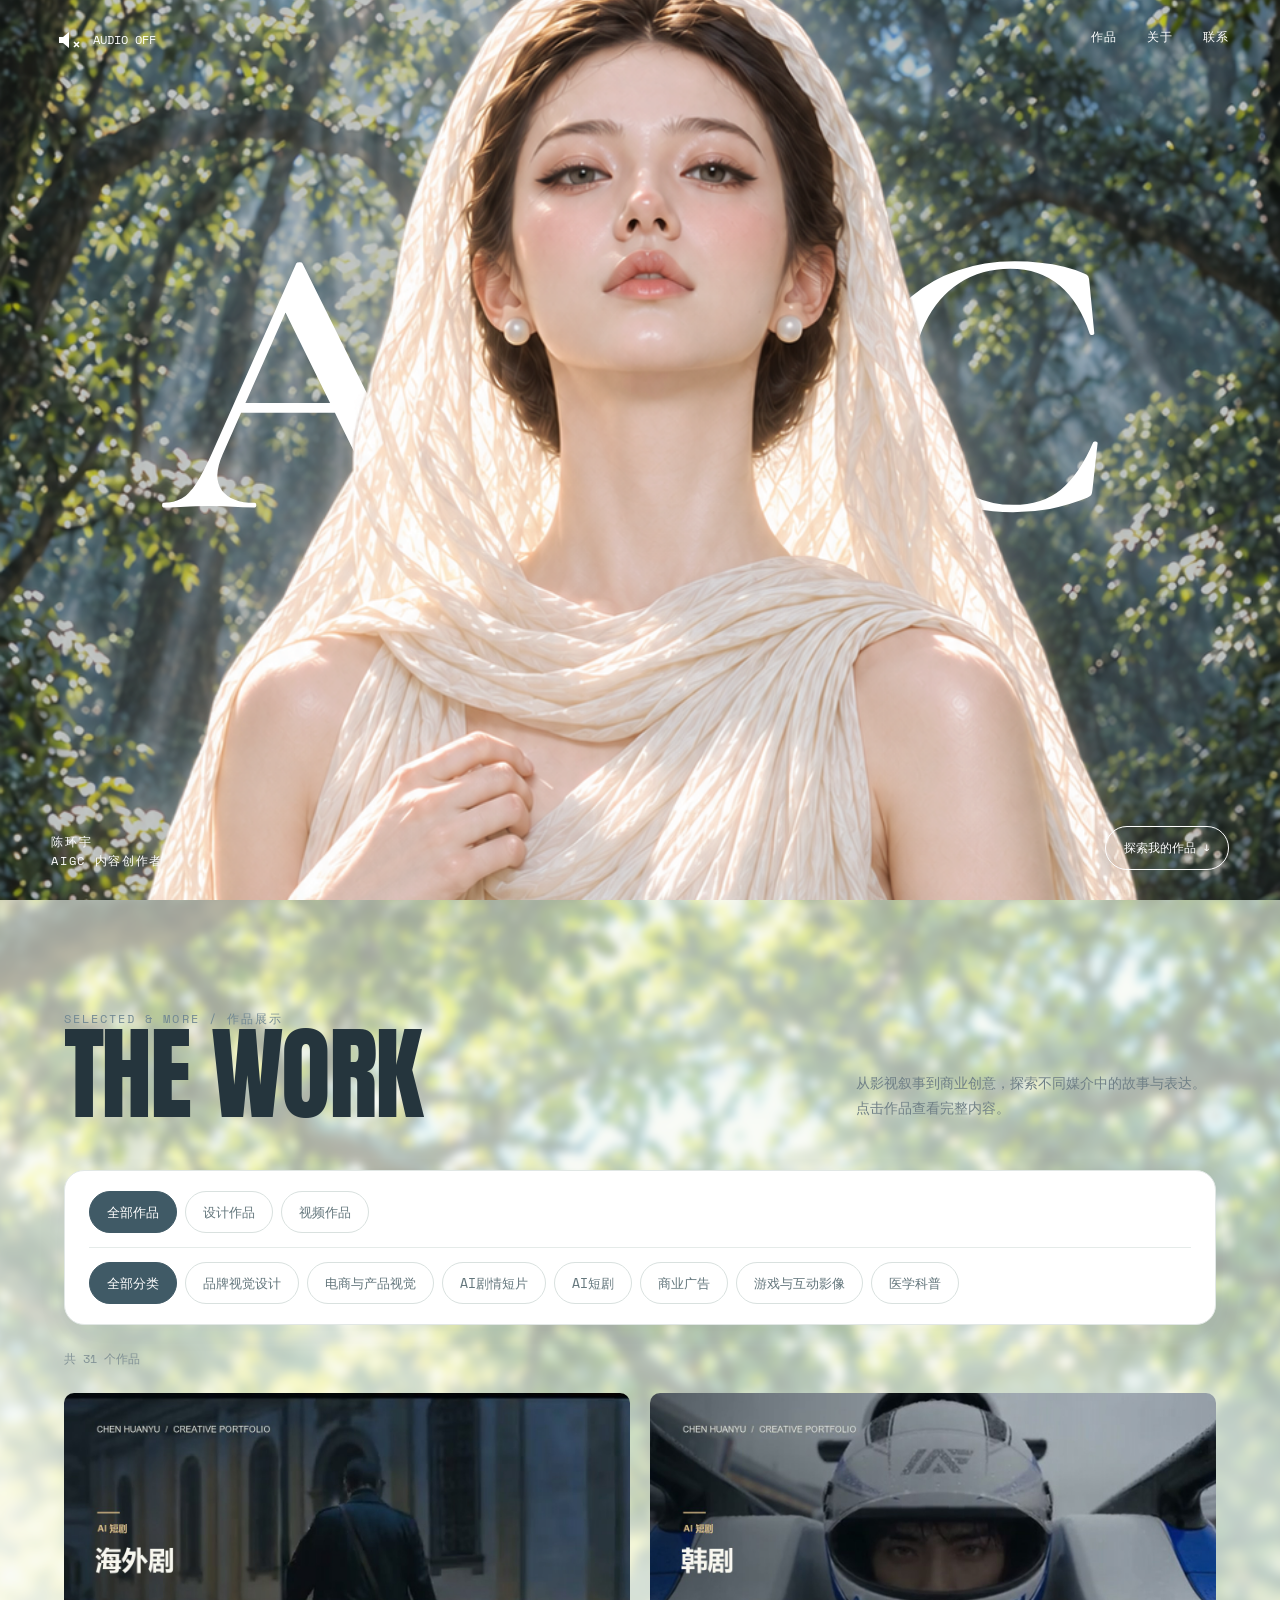
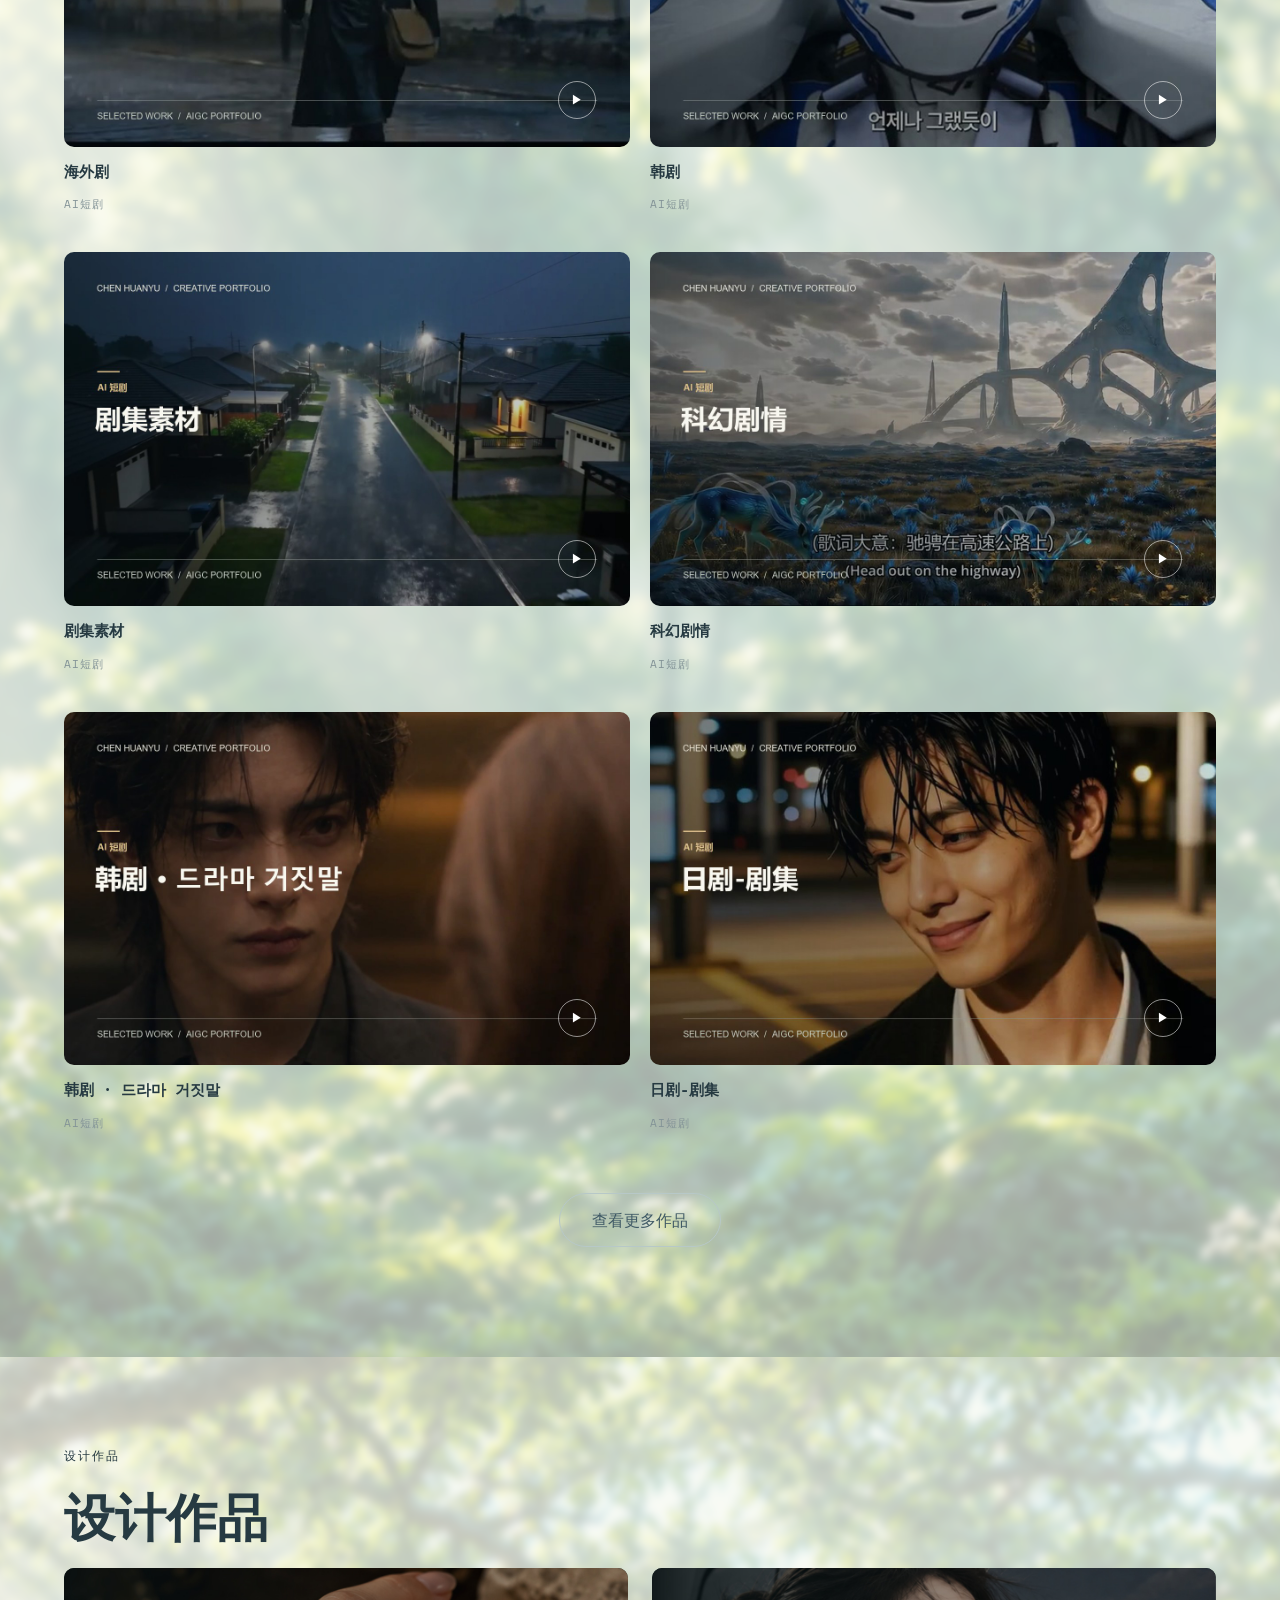
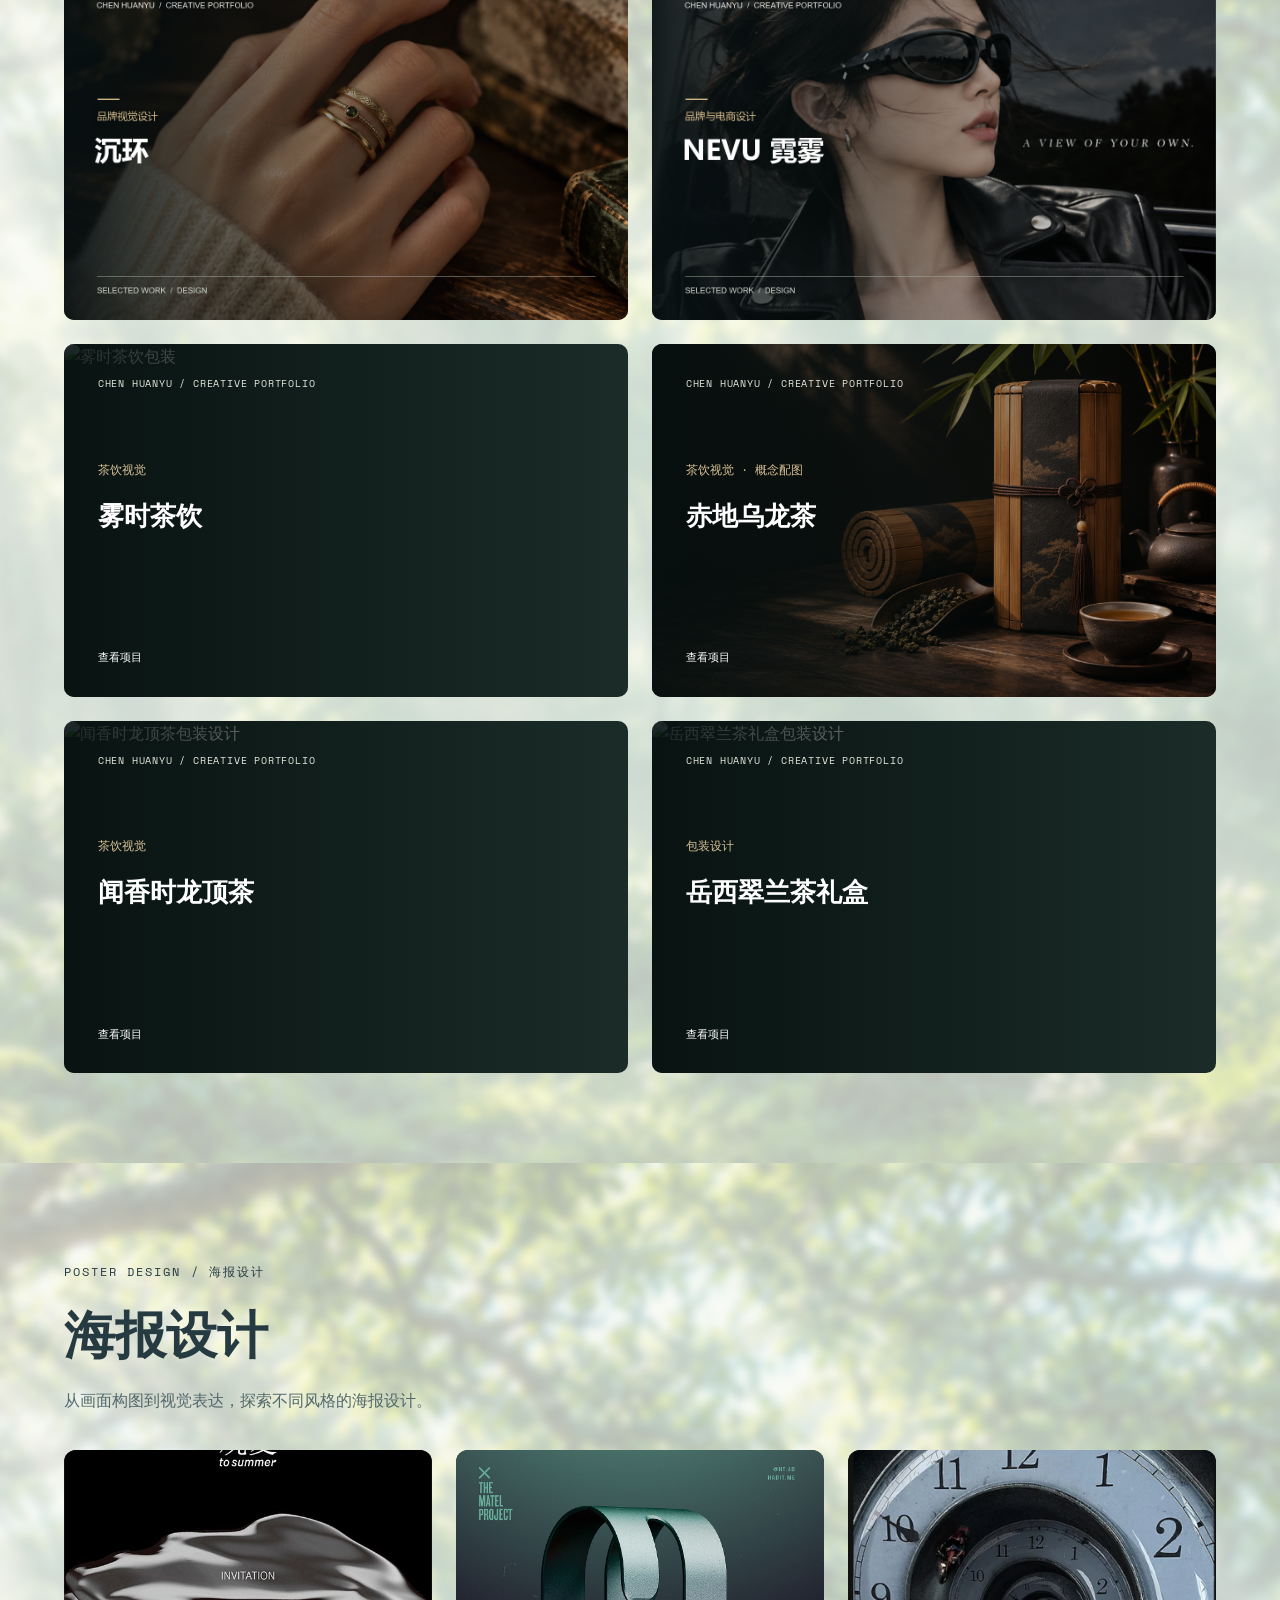
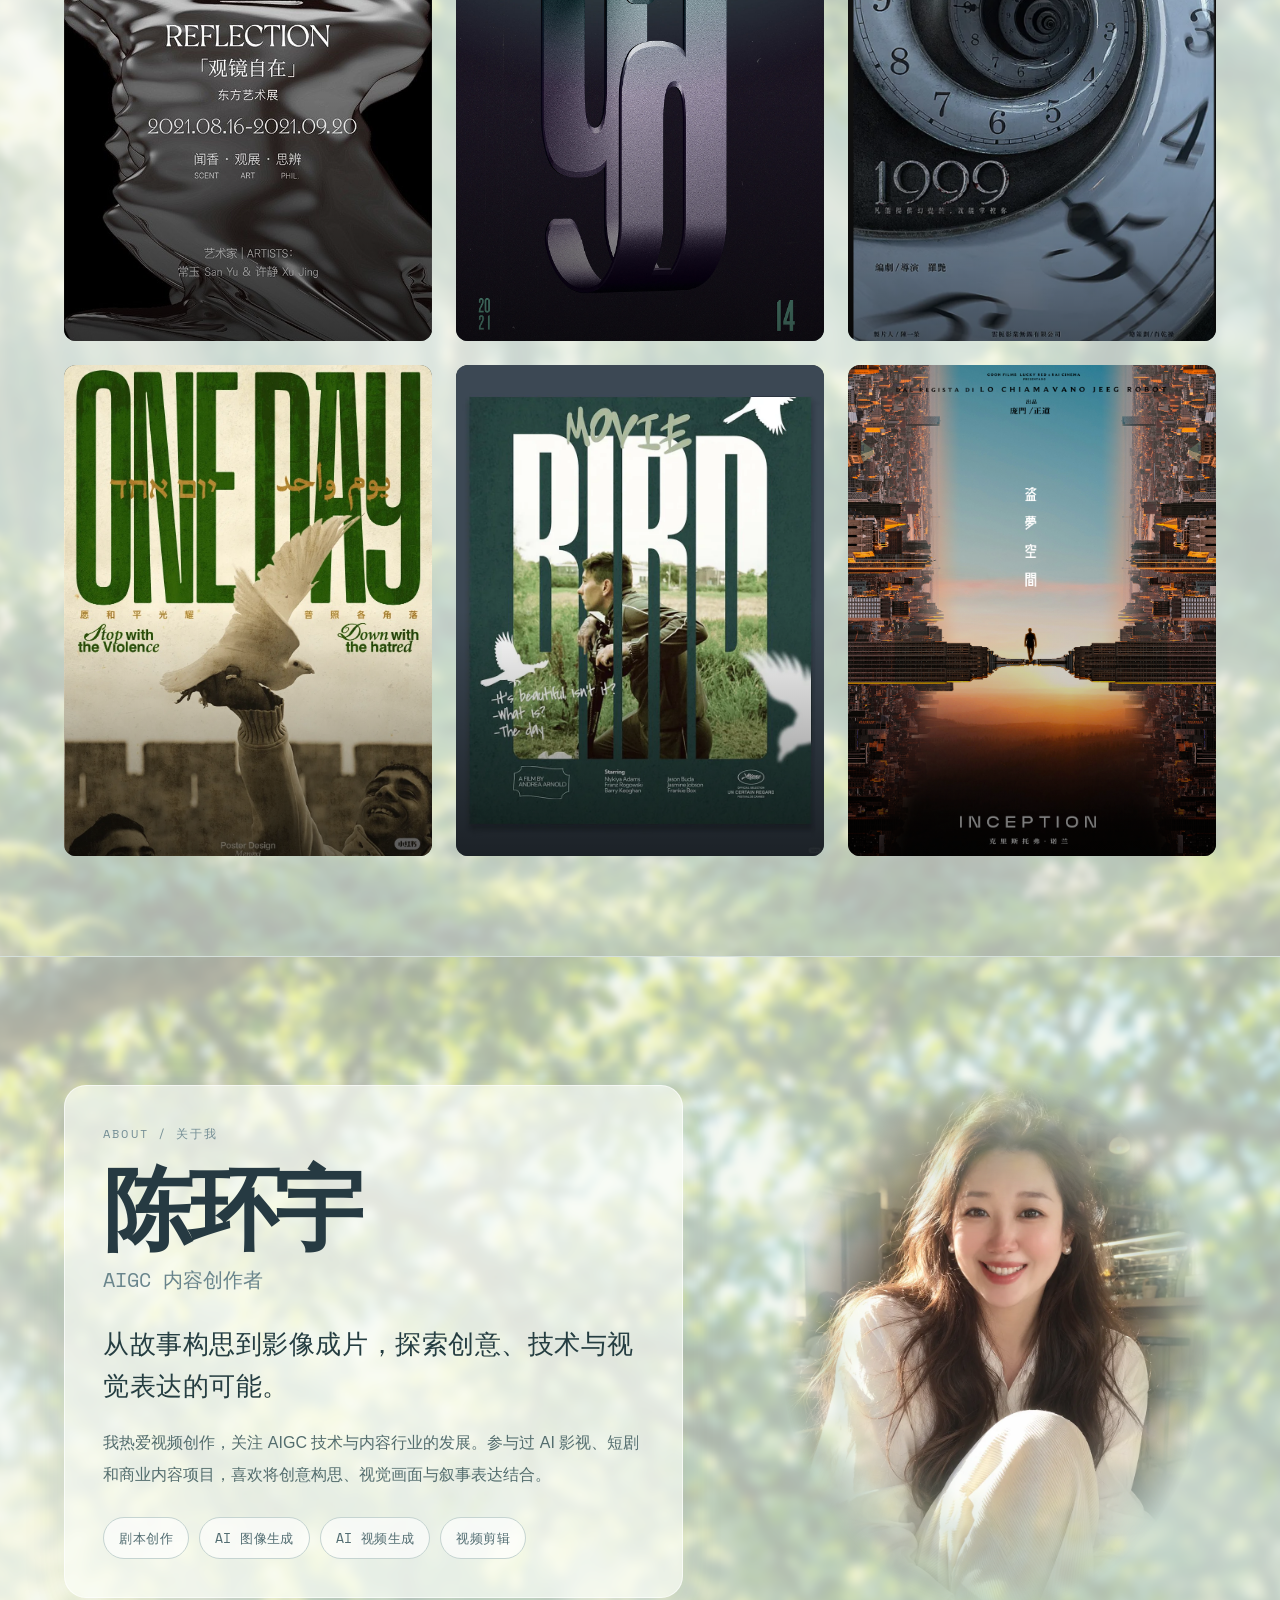
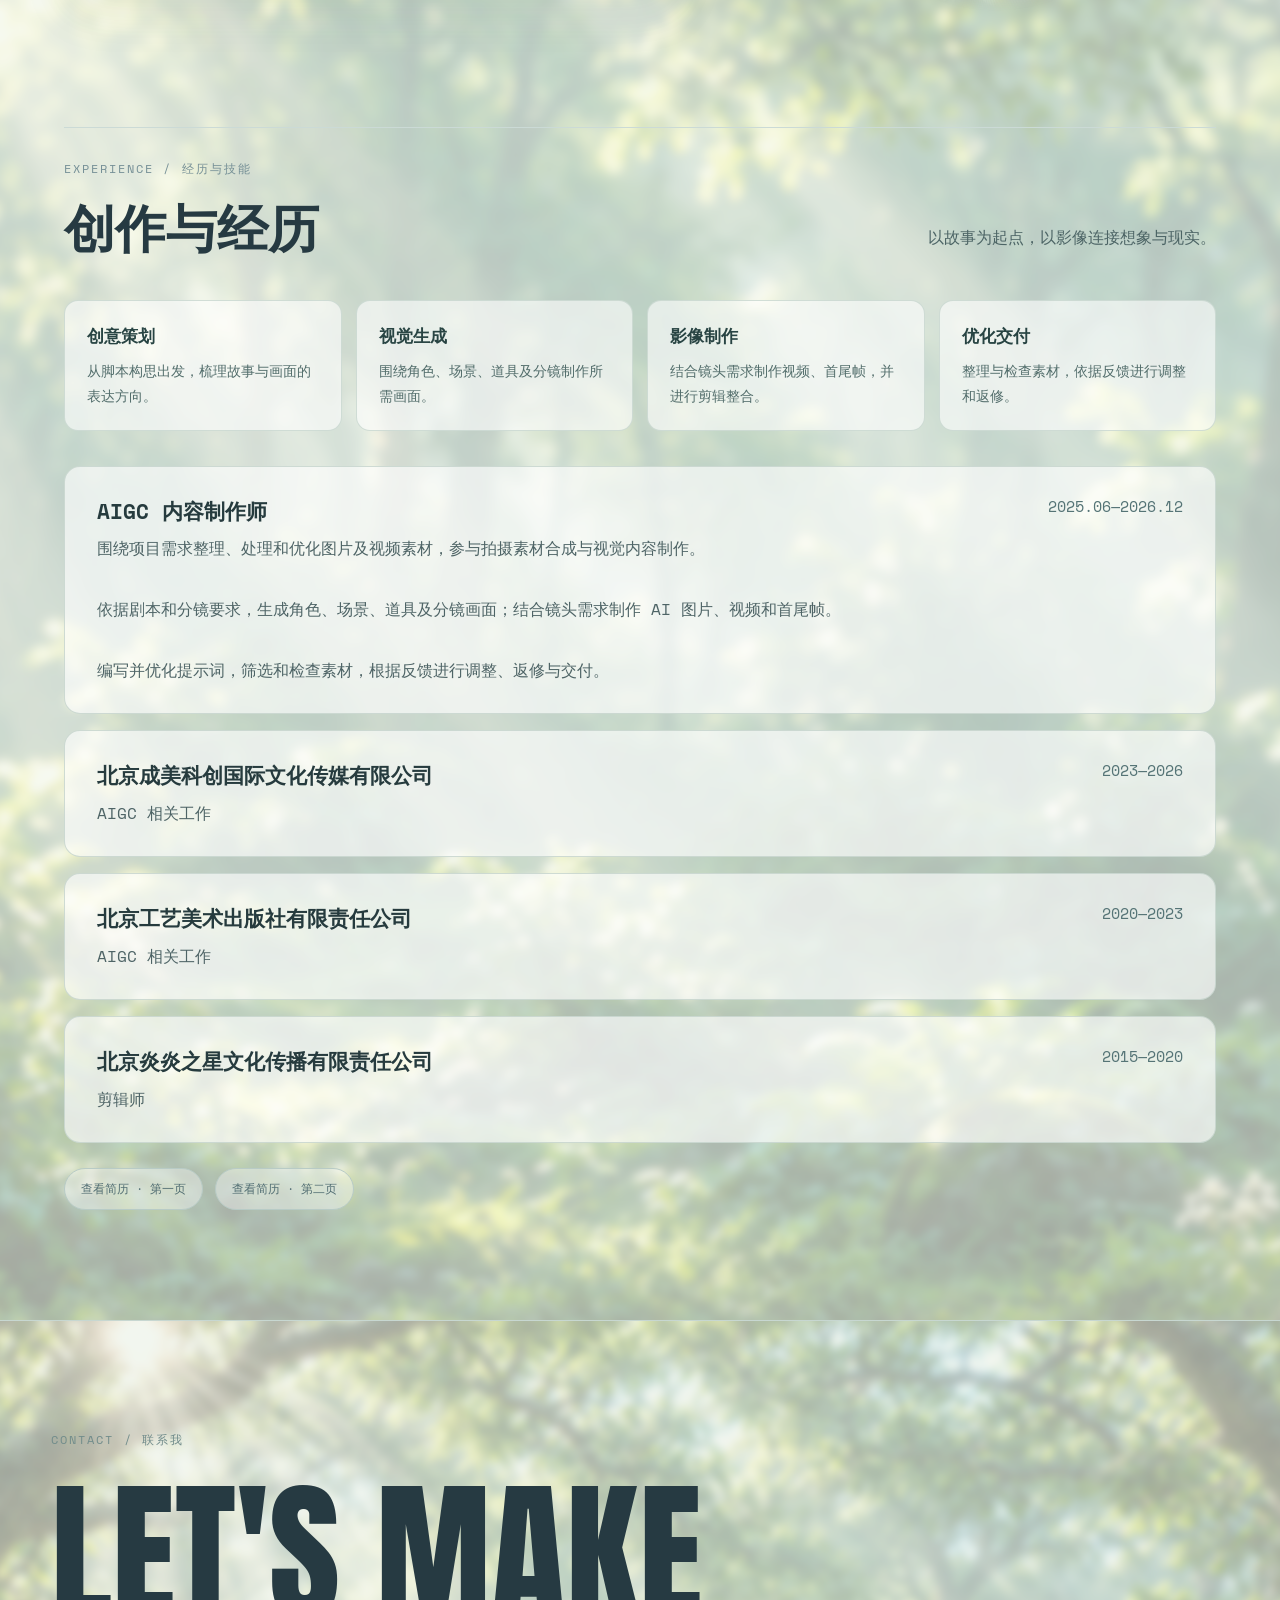
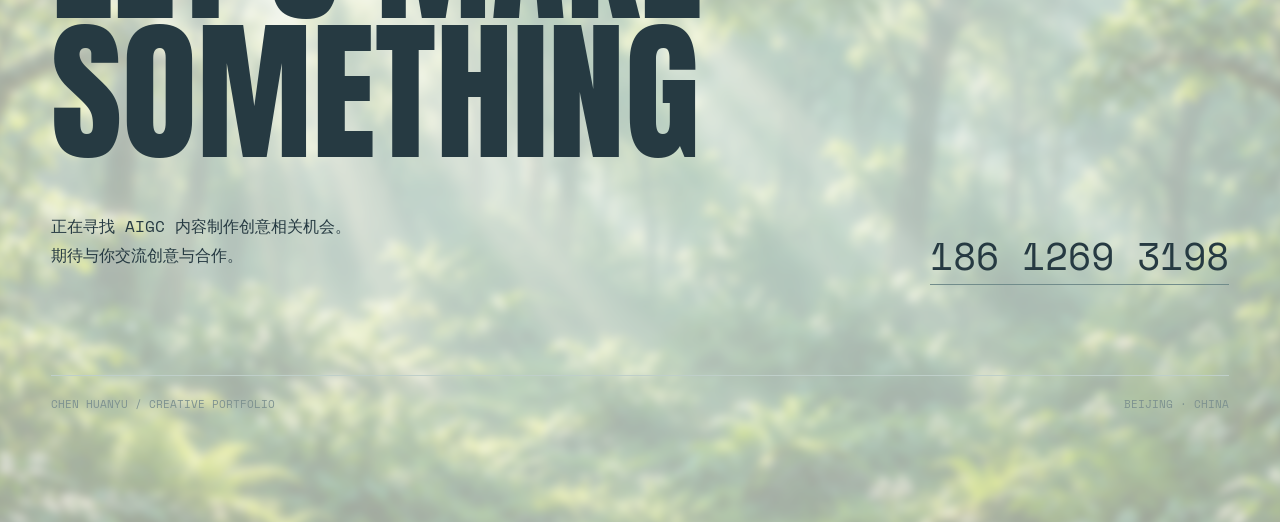
==== index.html @ ea01a71b "Publish portfolio" ====
<!doctype html><html lang="zh-CN"><head><meta charset="utf-8"><meta name="viewport" content="width=device-width, initial-scale=1"><title>陈环宇 — AIGC 创意作品集</title><meta name="description" content="陈环宇的 AIGC 内容创作作品集，涵盖 AI 影视、广告与创意影像。"><link rel="preconnect" href="https://fonts.googleapis.com"><link rel="preconnect" href="https://fonts.gstatic.com" crossorigin><link href="https://fonts.googleapis.com/css2?family=Anton&family=Space+Mono:wght@400;700&display=swap" rel="stylesheet"><style>
:root{--blue:#30251e;--pink:#ff0a8c;--white:#fff;--ink:#102a3b}*{box-sizing:border-box}html{scroll-behavior:smooth}body{margin:0;background:var(--blue);color:white;font-family:"Space Mono","Microsoft YaHei",sans-serif}a{color:inherit;text-decoration:none}button{font:inherit}nav{position:absolute;z-index:3;top:0;left:0;right:0;display:flex;justify-content:space-between;align-items:center;padding:28px 4vw;font-size:12px;letter-spacing:.08em}nav .links{display:flex;gap:30px}nav a:hover{text-decoration:underline}.hero{min-height:100svh;position:relative;overflow:hidden;display:flex;flex-direction:column;justify-content:center;padding:120px 4vw 80px}.hero:after{content:"";position:absolute;width:48vw;height:48vw;right:-9vw;top:12%;border-radius:50%;background:var(--pink);filter:blur(1px);transition:transform .3s ease;transform:translate(var(--mx,0px),var(--my,0px));pointer-events:none}.eyebrow,.label{font-size:12px;letter-spacing:.17em;text-transform:uppercase}.hero h1{font:400 clamp(85px,15.6vw,250px)/.84 Anton,Impact,sans-serif;letter-spacing:-.035em;margin:20px 0;position:relative;z-index:1}.hero h1 span{display:block}.hero-bottom{display:flex;justify-content:space-between;align-items:end;gap:30px;position:relative;z-index:1;margin-top:30px}.hero-bottom p{font-size:clamp(17px,2vw,25px);line-height:1.7;max-width:530px;margin:0}.outline{display:inline-block;border:1px solid white;border-radius:50px;padding:15px 22px;white-space:nowrap;font-size:13px}.outline:hover{background:white;color:var(--blue)}section{padding:110px 4vw}.section-top{display:flex;justify-content:space-between;align-items:start;gap:25px;border-top:1px solid currentColor;padding-top:20px}.section-top h2{font:400 clamp(60px,9vw,140px)/.9 Anton,Impact,sans-serif;margin:0;letter-spacing:-.025em}.section-top p{max-width:360px;line-height:1.8;margin:0;font-size:14px}.work{background:#f5f5ef;color:var(--ink)}.filters{display:flex;flex-wrap:wrap;gap:8px;margin:50px 0 28px}.filters button{border:1px solid #aab7b9;background:transparent;padding:10px 15px;border-radius:30px;cursor:pointer;color:inherit;font-size:13px}.filters button.active,.filters button:hover{background:var(--ink);color:white;border-color:var(--ink)}.grid{display:grid;grid-template-columns:repeat(3,minmax(0,1fr));gap:38px 16px}.card{cursor:pointer;min-width:0}.thumb{position:relative;overflow:hidden;background:#c8d9dc;aspect-ratio:4/3}.thumb video,.thumb img{width:100%;height:100%;object-fit:cover;display:block;transition:transform .5s}.card:hover .thumb video,.card:hover .thumb img{transform:scale(1.04)}.play{position:absolute;right:15px;bottom:15px;width:44px;height:44px;border-radius:50%;background:white;color:var(--ink);display:grid;place-items:center}.card h3{font-size:16px;font-weight:500;margin:13px 0 6px;overflow-wrap:anywhere}.card small{font-size:11px;letter-spacing:.09em;color:#607580}.about{background:var(--pink)}.about-body{display:grid;grid-template-columns:1fr 1fr;gap:10%;margin-top:70px}.about-body h3{font-size:clamp(26px,4vw,58px);line-height:1.35;margin:0;font-weight:500}.about-body p{line-height:2;margin:0 0 30px}.skills{border-top:1px solid #ffffff80}.skill{display:flex;justify-content:space-between;border-bottom:1px solid #ffffff80;padding:17px 0}.contact{background:var(--ink)}.contact h2{font:400 clamp(70px,12vw,180px)/.9 Anton,Impact,sans-serif;margin:35px 0}.contact-row{display:flex;justify-content:space-between;align-items:end;gap:30px}.contact p{line-height:1.8}.email{font-size:clamp(18px,3vw,38px);border-bottom:1px solid white}.footer{display:flex;justify-content:space-between;border-top:1px solid #ffffff55;margin-top:90px;padding-top:20px;font-size:11px}dialog{width:min(1000px,94vw);max-height:92vh;border:0;padding:0;background:#102a3b;color:white}dialog::backdrop{background:#061018df}.modal-head{display:flex;justify-content:space-between;gap:20px;padding:18px 22px;align-items:center}.modal-head h3{margin:0;font-size:16px}.close{background:none;color:white;border:1px solid white;border-radius:50%;width:36px;height:36px;cursor:pointer;font-size:20px}dialog video,dialog img{display:block;width:100%;max-height:75vh;object-fit:contain;background:#000}@media(max-width:700px){nav{padding:22px 5vw}nav .links{gap:14px;font-size:11px}.hero{padding:110px 5vw 60px}.hero:after{width:75vw;height:75vw;right:-25vw;top:20%}.hero h1{font-size:clamp(78px,19vw,135px)}.hero-bottom,.section-top,.contact-row{align-items:start;flex-direction:column}.hero-bottom p{font-size:17px}.hero-bottom{gap:25px}section{padding:75px 5vw}.grid{grid-template-columns:repeat(2,minmax(0,1fr));gap:28px 10px}.card h3{font-size:14px}.about-body{grid-template-columns:1fr;gap:40px;margin-top:45px}.section-top p{margin-top:20px}.footer{gap:20px;flex-wrap:wrap}}@media(prefers-reduced-motion:reduce){html{scroll-behavior:auto}*,*:before,*:after{transition:none!important}}
.hero{height:100svh;min-height:0;display:block;padding:0}.hero:after{display:none}.fox-stage{position:absolute;inset:0;overflow:hidden;touch-action:none;cursor:crosshair}.fox-stage canvas{position:absolute;inset:0;width:100%;height:100%;display:block}.sr-only{position:absolute;width:1px;height:1px;overflow:hidden;clip:rect(0 0 0 0);white-space:nowrap}.fox-ui{position:absolute;z-index:3;font-size:12px;line-height:1.6;letter-spacing:.14em;text-transform:uppercase}.fox-left{top:28px;left:4vw}.fox-bottom{bottom:30px;left:4vw}.sound{display:inline-flex;align-items:center;gap:10px;background:none;border:0;color:inherit;font:inherit;text-transform:uppercase;cursor:pointer}.sound svg{width:26px;height:22px}.sound .wave{display:none}.sound[aria-pressed="true"] .wave{display:block}.sound[aria-pressed="true"] .mute{display:none}.loader{position:absolute;inset:0;z-index:4;display:grid;place-items:center;background:#30251e;font-size:11px;letter-spacing:.3em;text-transform:uppercase;transition:opacity .8s,visibility .8s}.loader.done{opacity:0;visibility:hidden}.hero-next{position:absolute;z-index:5;right:4vw;bottom:30px;border:1px solid white;border-radius:30px;padding:12px 18px;font-size:12px}nav{left:auto;gap:35px;pointer-events:none}nav a{pointer-events:auto}nav>a{display:none}@media(max-width:700px){.fox-ui{font-size:10px}.fox-bottom{bottom:24px}.hero-next{bottom:24px}nav{padding:22px 5vw}}.portrait{width:min(100%,360px);aspect-ratio:1;object-fit:cover;display:block;margin-bottom:32px}.project-gallery{display:grid;gap:4px}.project-gallery img{width:100%;max-height:none;object-fit:contain;background:#fff}dialog:has(.project-gallery){overflow:auto}.project-gallery img{min-height:100px}.work{background:#f7f7f4;color:#182a36;padding:110px max(5vw,calc((100vw - 1320px)/2))}.work .section-top{align-items:end;border:0;padding:0}.work .section-top h2{font-size:clamp(64px,8vw,112px)}.work .section-top p{color:#62727b}.filters{margin:60px 0 38px;border-bottom:1px solid #d9e0e1;gap:6px}.filters button{border:0;border-radius:0;padding:15px 18px;background:none;color:#62727b}.filters button.active,.filters button:hover{background:none;color:#182a36;border-bottom:2px solid #182a36}.grid{grid-template-columns:repeat(2,minmax(0,1fr));gap:52px 24px}.thumb{aspect-ratio:16/10;background:#e6eded}.card h3{margin:18px 0 8px;font-size:18px;font-weight:600;line-height:1.5}.card small{font-size:12px;color:#75848a}.more-wrap{text-align:center;margin-top:60px}.more-button{background:transparent;border:1px solid #a2b1b5;border-radius:40px;padding:14px 32px;color:#182a36;cursor:pointer}.more-button:hover{background:#182a36;color:white}.more-button[hidden]{display:none}.about-body h3{font-size:clamp(24px,3vw,42px)}.portrait{width:min(100%,420px);aspect-ratio:4/5;object-position:center 30%;border-radius:2px}.about-body{align-items:start}.project-gallery{gap:16px;padding:16px}.modal-head{position:sticky;top:0;background:#102a3b;z-index:2}@media(max-width:700px){.work{padding:75px 5vw}.grid{grid-template-columns:1fr;gap:38px}.filters{margin:36px 0 28px}.filters button{padding:12px 10px;font-size:12px}.card h3{font-size:16px}.about-body{gap:35px}.portrait{width:100%;max-width:380px}}.about{position:relative;isolation:isolate;overflow:hidden;background:#33271f;color:#faf5ec;padding:110px max(5vw,calc((100vw - 1320px)/2))}.about:before{content:"";position:absolute;inset:0;z-index:-2;background-image:linear-gradient(90deg,rgba(39,30,25,.20) 0%,rgba(39,30,25,.28) 29%,rgba(39,30,25,.90) 57%,#30251e 100%),linear-gradient(0deg,#30251e,transparent 32%),url('assets/369e65880515d667.webp');background-position:center,center,left 25%;background-size:cover,cover,auto 100%;background-repeat:no-repeat}.about .section-top{border-color:#ffffff55}.about .section-top h2{font-size:clamp(60px,7vw,112px)}.about .section-top p{color:#e6d9c9}.about-body{grid-template-columns:minmax(0,1fr) minmax(0,1fr);gap:10%;margin-top:95px}.about-body h3{align-self:end;font-size:clamp(27px,3.1vw,45px);line-height:1.5;text-shadow:0 2px 18px #1e1712}.about-body h3 .portrait{display:none}.about-body>div{background:rgba(40,30,24,.36);padding:28px 32px}.about-body p{line-height:1.9}.about .skills,.about .skill{border-color:#ffffff45}.about .skill{gap:20px;line-height:1.6}.about .skill span:last-child{flex-shrink:0}.about .outline{margin:5px 4px 5px 0}.thumb:after{content:"";position:absolute;inset:0;background:linear-gradient(180deg,rgba(8,20,26,.05) 38%,rgba(8,20,26,.82) 100%);pointer-events:none}.thumb .cover-text{position:absolute;z-index:1;left:6%;right:6%;bottom:8%;color:white;display:flex;flex-direction:column;gap:8px;text-shadow:0 1px 8px #0008}.cover-text span{font-size:11px;letter-spacing:.15em}.cover-text strong{font-size:clamp(17px,2vw,27px);line-height:1.3;font-weight:600}.thumb .play{z-index:2;bottom:auto;top:15px;right:15px;width:38px;height:38px;font-size:12px}.card h3{font-size:16px}.card small{font-size:12px}@media(max-width:700px){.about{padding:75px 5vw}.about:before{background-image:linear-gradient(0deg,#30251e 22%,rgba(48,37,30,.85) 48%,rgba(48,37,30,.23) 100%),url('assets/369e65880515d667.webp');background-size:cover,100% auto;background-position:center,top center}.about .section-top{min-height:430px}.about-body{margin-top:0;gap:20px}.about-body>div{padding:20px 0;background:none}.about-body h3{font-size:26px}.about .skill span:last-child{font-size:11px}.cover-text strong{font-size:20px}}/* Keep the portrait unobstructed and place all copy alongside it. */
.about{background:#30251e}.about:before{background-image:linear-gradient(90deg,rgba(39,30,25,0) 0%,rgba(39,30,25,.05) 32%,rgba(39,30,25,.80) 52%,#30251e 68%),linear-gradient(0deg,#30251e,transparent 20%),url('assets/369e65880515d667.webp');background-position:center,center,left top;background-size:cover,cover,auto 100%}.about .section-top{margin-left:52%;display:block}.about .section-top p{margin-top:22px}.about-body{display:block;width:48%;margin:70px 0 0 52%}.about-body h3{text-shadow:none;margin:0 0 30px}.about-body>div{background:none;padding:0}.about .section-top h2{font-size:clamp(55px,6.4vw,100px)}@media(max-width:700px){.about{padding-top:0}.about:before{background-image:linear-gradient(0deg,#30251e 0%,#30251e 49%,rgba(48,37,30,.05) 73%,transparent 100%),url('assets/369e65880515d667.webp');background-size:cover,100% auto;background-position:center,center top}.about .section-top{margin-left:0;padding-top: min(105vw, 560px);min-height:0}.about-body{width:auto;margin:45px 0 0}.about-body>div{padding:0}.about-body h3{margin-bottom:24px}}/* Portrait has its own column; text never covers the face. */
@media(min-width:701px){.about:before{background-image:linear-gradient(90deg,transparent 0%,transparent 38%,#30251e 50%,#30251e 100%),url('assets/369e65880515d667.webp');background-size:100% 100%,48% auto;background-position:center,left top;background-repeat:no-repeat}.about .section-top{margin-left:54%}.about-body{width:46%;margin-left:54%}}
@media(max-width:700px){.about:before{background-image:linear-gradient(0deg,#30251e 0%,#30251e 45%,transparent 65%),url('assets/369e65880515d667.webp');background-size:100% 100%,100% auto;background-position:center,center top;background-repeat:no-repeat}.about .section-top{padding-top:min(115vw,650px)}}@media(min-width:701px){.about:before{-webkit-mask-image:linear-gradient(to bottom,#000 0,#000 max(0px,calc(58.5vw - 170px)),transparent 58.5vw);mask-image:linear-gradient(to bottom,#000 0,#000 max(0px,calc(58.5vw - 170px)),transparent 58.5vw)}}@media(max-width:700px){.about:before{-webkit-mask-image:linear-gradient(to bottom,#000 0,#000 max(0px,calc(122vw - 140px)),transparent 122vw);mask-image:linear-gradient(to bottom,#000 0,#000 max(0px,calc(122vw - 140px)),transparent 122vw)}}.filters-panel{background:#fff;border:1px solid #e0e5e8;border-radius:20px;padding:20px 24px;margin-top:50px}.filters-panel .filters{margin:0;gap:8px;display:flex;flex-wrap:wrap;border:0}.filters-panel .type-filters{border-bottom:1px solid #e4e8ea;padding-bottom:14px;margin-bottom:14px}.filters-panel .filters button{border:1px solid #dbe2e5;border-radius:40px;padding:10px 17px;color:#546a77;background:transparent}.filters-panel .filters button.active,.filters-panel .filters button:hover{background:#172c37;color:white;border-color:#172c37}.work-count{font-size:12px;color:#73848b;margin:25px 0}.grid{grid-template-columns:repeat(3,minmax(0,1fr));gap:38px 20px}.thumb{aspect-ratio:1.6;border-radius:10px;overflow:hidden;background:#152320}.thumb:after{background:linear-gradient(90deg,rgba(5,12,13,.94),rgba(5,12,13,.45) 55%,rgba(5,12,13,.18)),linear-gradient(0deg,rgba(5,12,13,.8),transparent 55%)}.thumb:before{content:'AIGC PORTFOLIO';position:absolute;z-index:2;top:8%;left:6%;color:#e4dbcc;letter-spacing:.18em;font-size:9px}.thumb .cover-text{left:6%;right:8%;bottom:auto;top:38%;gap:10px}.cover-text span{color:#d6b98e;letter-spacing:.14em;font-size:10px}.cover-text strong{font-size:clamp(16px,1.65vw,25px);line-height:1.25}.thumb .play{top:auto;bottom:8%;right:6%;background:transparent;color:white;border:1px solid #ffffff8a}.card h3{font-size:15px;margin-top:13px}.card small{font-size:11px}.thumb img,.thumb video{object-position:center} @media(max-width:900px){.grid{grid-template-columns:repeat(2,minmax(0,1fr))}}@media(max-width:600px){.grid{grid-template-columns:1fr}.filters-panel{padding:16px;margin-top:30px}.filters-panel .filters button{font-size:12px;padding:9px 12px}.cover-text strong{font-size:21px}}.about{isolation:isolate;padding:110px max(5vw,calc((100vw - 1320px)/2));background:#30251e;color:#f9f4ec}.about:before{display:none}.profile-intro{display:grid;grid-template-columns:minmax(0,1fr) minmax(300px,.75fr);gap:8%;align-items:center}.profile-copy{max-width:670px}.profile-copy .label,.detail-heading .label{color:#d6b991}.profile-copy h2{font:600 clamp(58px,7vw,104px)/1.1 'Microsoft YaHei',sans-serif;letter-spacing:-.05em;margin:22px 0 8px}.profile-copy h2 span{color:#d5b48c}.profile-role{font-size:20px;color:#d6b991;margin:0 0 40px}.profile-lead{font-size:clamp(21px,2.2vw,30px);line-height:1.6;margin:0 0 22px}.profile-description{font-size:15px;line-height:2;color:#d9cbc0;max-width:590px}.profile-tags{display:flex;flex-wrap:wrap;gap:8px;margin-top:30px}.profile-tags span{border:1px solid #ffffff4a;border-radius:30px;padding:9px 14px;font-size:12px;color:#eee3d7}.profile-photo{position:relative;max-width:440px;justify-self:end;width:100%;border-radius:8px;overflow:hidden;line-height:0}.profile-photo:after{content:'';position:absolute;inset:0;background:linear-gradient(to bottom,transparent 72%,rgba(48,37,30,.65));pointer-events:none}.profile-photo img{width:100%;aspect-ratio:4/5;object-fit:cover;object-position:center 30%;display:block}.profile-details{border-top:1px solid #ffffff38;margin-top:110px;padding-top:32px}.detail-heading{display:flex;justify-content:space-between;align-items:end;gap:20px}.detail-heading h3{font-size:32px;font-weight:500;margin:12px 0 0}.detail-heading p{color:#c9b8a9;font-size:13px}.detail-grid{display:grid;grid-template-columns:2fr 1fr;gap:55px;margin-top:35px}.experience-row{display:flex;justify-content:space-between;gap:20px;border-bottom:1px solid #ffffff35;padding:23px 0}.experience-row strong,.experience-row span{display:block;line-height:1.6}.experience-row strong{font-size:15px;font-weight:500}.experience-row span{font-size:13px;color:#c8b8a9;margin-top:5px}.experience-row time{font-size:12px;color:#d6b991;white-space:nowrap}.tool-card{background:#ffffff0c;border:1px solid #ffffff20;border-radius:12px;padding:26px}.tool-card p{line-height:1.9;color:#eaded2;font-size:14px}.resume-links{display:flex;flex-direction:column;gap:12px;margin-top:24px}.resume-links a{font-size:12px;text-decoration:underline;text-underline-offset:4px;color:#ead6bb}@media(max-width:700px){.about{padding:75px 5vw}.profile-intro{grid-template-columns:1fr;gap:35px}.profile-copy h2{font-size:58px}.profile-role{margin-bottom:24px}.profile-photo{justify-self:start;max-width:100%}.profile-photo img{aspect-ratio:4/4.2}.profile-details{margin-top:75px}.detail-heading{align-items:start;flex-direction:column}.detail-grid{grid-template-columns:1fr;gap:28px}.experience-row{align-items:start}.experience-row strong{font-size:14px}.tool-card{padding:22px}}.profile-photo{border-radius:0;overflow:visible;-webkit-mask-image:radial-gradient(ellipse 72% 70% at 50% 48%,#000 52%,transparent 100%);mask-image:radial-gradient(ellipse 72% 70% at 50% 48%,#000 52%,transparent 100%)}.profile-photo:after{display:none}body{background:#30251e;color:#f9f4ec}.work{background:#30251e;color:#f9f4ec}.work .section-top p{color:#d0c2b5}.work .label{color:#d6b991}.filters-panel{background:#3b2d25;border-color:#ffffff1c}.filters-panel .type-filters{border-color:#ffffff25}.filters-panel .filters button{border-color:#ffffff35;color:#eadfd3;background:transparent}.filters-panel .filters button.active,.filters-panel .filters button:hover{background:#eee2d4;color:#30251e;border-color:#eee2d4}.work-count,.card small{color:#c5b4a4}.card h3{color:#f9f4ec}.more-button{border-color:#ffffff60;color:#f9f4ec}.more-button:hover{background:#f9f4ec;color:#30251e}.contact{background:#30251e;border-top:1px solid #ffffff30}.contact .label{color:#d6b991}.footer{color:#c9b8a9}.about{border-top:1px solid #ffffff25}.hero-next:hover{background:#f9f4ec;color:#30251e}/* A warm, sunlit palette inspired by the portrait. */
body{background:#f7f0e5;color:#49372d}.hero,.fox-stage,.loader{background:#a96e45;color:#fffaf3}.hero-next:hover{background:#fff8ed;color:#70492f}.work{background:#f8f2e9;color:#49372d}.work .section-top p{color:#806d60}.work .label,.about .label,.contact .label{color:#a06c40}.filters-panel{background:#fffaf3;border-color:#eadbc8;box-shadow:0 12px 40px #84633d0a}.filters-panel .type-filters{border-color:#eadfd2}.filters-panel .filters button{border-color:#e4d3bf;color:#786454;background:transparent}.filters-panel .filters button.active,.filters-panel .filters button:hover{background:#80583d;color:#fffaf5;border-color:#80583d}.work-count,.card small{color:#8d7867}.card h3{color:#4a382e}.more-button{border-color:#c8b39b;color:#5d4738}.more-button:hover{background:#80583d;color:#fff}.about{background:#f1e6d6;color:#49372d;border-color:#deceba}.profile-copy .label,.detail-heading .label{color:#a16d41}.profile-copy h2 span{color:#c18c55}.profile-role{color:#a16d41}.profile-description{color:#776658}.profile-tags span{border-color:#d0bca6;color:#755b49;background:#fff8ed80}.profile-details{border-color:#d8c6b2}.detail-heading p,.experience-row span{color:#8b7766}.experience-row{border-color:#d8c6b2}.experience-row time{color:#a16d41}.tool-card{background:#fff9f0;border-color:#e4d5c2}.tool-card p{color:#6f5948}.resume-links a{color:#956437}.contact{background:#e8d9c5;color:#49372d;border-color:#d4c1ab}.contact .label{color:#a16d41}.contact .email{border-color:#7e6755}.footer{border-color:#c7b49d;color:#887361}.profile-photo{filter:drop-shadow(0 18px 35px #9c714325)}nav{color:#fffaf3}body{background:#f2f4f3;color:#25353d}.hero,.fox-stage,.loader{background:#637988;color:#fff}.hero-next:hover{background:#fff;color:#526b79}nav{color:#fff}.work{background:#f5f6f4;color:#25353d}.work .section-top p{color:#708087}.work .label,.about .label,.contact .label{color:#728993}.filters-panel{background:#fff;border-color:#e1e7e5;box-shadow:0 12px 40px #2b465008}.filters-panel .type-filters{border-color:#e5ebe9}.filters-panel .filters button{border-color:#d9e1df;color:#63767c;background:transparent}.filters-panel .filters button.active,.filters-panel .filters button:hover{background:#405a66;color:white;border-color:#405a66}.work-count,.card small{color:#839397}.card h3{color:#263a42}.more-button{border-color:#b7c8c8;color:#405a66}.more-button:hover{background:#405a66;color:#fff}.about{background:#e8eeec;color:#263a42;border-color:#d5e0dc}.profile-copy .label,.detail-heading .label{color:#758f96}.profile-copy h2 span{color:#8ca8a6}.profile-role{color:#69858c}.profile-description{color:#667c80}.profile-tags span{border-color:#c5d4d1;color:#526d72;background:#ffffff80}.profile-details{border-color:#cbdad6;margin-top:95px}.detail-heading p,.experience-row span{color:#788c8e}.experience-row{border-color:#ccdbd6}.experience-row time{color:#718e94}.detail-grid{display:block;margin-top:24px}.experience{max-width:100%}.experience-row{padding:22px 0}.tool-card{background:transparent;border:0;padding:0;margin-top:25px}.resume-links{flex-direction:row;flex-wrap:wrap;margin:0;gap:12px}.resume-links a{display:inline-block;border:1px solid #b8cbc6;border-radius:30px;text-decoration:none;padding:11px 16px;color:#526e73;background:#ffffff60}.resume-links a:hover{background:#405a66;color:white}.contact{background:#d9e3df;color:#263a42;border-color:#c7d7d1}.contact .label{color:#718c8b}.contact .email{border-color:#718c8b}.footer{border-color:#bfcfca;color:#7e9290}.profile-photo{filter:none;-webkit-mask-image:radial-gradient(ellipse 65% 66% at 50% 45%,#000 35%,transparent 100%);mask-image:radial-gradient(ellipse 65% 66% at 50% 45%,#000 35%,transparent 100%)}.profile-photo:after{display:none}@media(max-width:700px){.profile-details{margin-top:65px}.tool-card{padding:0}.profile-photo{width:100%}}.work,.about,.contact{position:relative;isolation:isolate;overflow:hidden;background:#eaf0e7}.work:before,.about:before,.contact:before{content:"";display:block;position:absolute;inset:-30px;z-index:-2;background:url('forest-background.png') center/cover no-repeat;filter:blur(18px);mask-image:none;-webkit-mask-image:none}.work:after,.about:after,.contact:after{content:"";position:absolute;inset:0;z-index:-1;background:rgba(247,250,242,.84);pointer-events:none}.about:after{background:rgba(242,247,237,.86)}.contact:after{background:rgba(236,243,232,.86)}.work:before,.about:before,.contact:before{filter:blur(5px)}.work:after{background:rgba(247,250,242,.60)}.about:after{background:rgba(242,247,237,.64)}.contact:after{background:rgba(236,243,232,.64)}.profile-photo{-webkit-mask-image:radial-gradient(ellipse 53% 56% at 50% 44%,#000 25%,rgba(0,0,0,.9) 40%,transparent 100%);mask-image:radial-gradient(ellipse 53% 56% at 50% 44%,#000 25%,rgba(0,0,0,.9) 40%,transparent 100%)}.grid{grid-template-columns:repeat(2,minmax(0,1fr))}@media(max-width:600px){.grid{grid-template-columns:1fr}}.profile-photo{-webkit-mask-image:radial-gradient(ellipse 49% 49% at 50% 50%,#000 37%,rgba(0,0,0,.92) 53%,transparent 100%);mask-image:radial-gradient(ellipse 49% 49% at 50% 50%,#000 37%,rgba(0,0,0,.92) 53%,transparent 100%)}.thumb.finished-cover:before,.thumb.finished-cover:after,.thumb.finished-cover .cover-text{display:none}.thumb.finished-cover img{object-fit:cover}.external-projects{position:relative;isolation:isolate;overflow:hidden;background:#eaf0e7;color:#263a42;padding:90px max(5vw,calc((100vw - 1320px)/2))}.external-projects:before{content:"";position:absolute;inset:-30px;z-index:-2;background:url('forest-background.png') center/cover;filter:blur(5px)}.external-projects:after{content:"";position:absolute;inset:0;z-index:-1;background:rgba(247,250,242,.72)}.external-projects h2{font-size:clamp(32px,4vw,52px);margin:14px 0}.external-projects p{color:#61767b;margin-bottom:35px}.external-grid{display:grid;grid-template-columns:repeat(2,minmax(0,1fr));gap:18px}.external-grid a{min-height:180px;padding:28px;display:flex;flex-direction:column;justify-content:space-between;background:#253b37;color:#f7f5e9;border-radius:10px}.external-grid a:hover{background:#3b5950}.external-grid span,.external-grid small{font-size:12px;color:#cdd9cb}.external-grid strong{font-size:24px;font-weight:500}@media(max-width:600px){.external-grid{grid-template-columns:1fr}.external-projects{padding:65px 5vw}}.design-feature{position:relative;display:block;min-height:220px;overflow:hidden;border:0;border-radius:10px;cursor:pointer;background:#20342f;color:white;text-align:left;padding:0}.design-feature img{width:100%;height:100%;min-height:220px;object-fit:cover;display:block}.design-feature span{position:absolute;left:22px;bottom:20px;font-size:18px;font-weight:600;text-shadow:0 1px 8px #000}.design-feature:after{content:"";position:absolute;inset:50% 0 0;background:linear-gradient(transparent,#0008);pointer-events:none}.design-feature span{z-index:1}.external-grid a{position:relative;overflow:hidden}.external-grid a>img{position:absolute;inset:0 0 0 auto;width:47%;height:100%;object-fit:cover;opacity:.84}.external-grid a>span,.external-grid a>strong,.external-grid a>small{position:relative;z-index:1;max-width:55%}.external-grid a:has(img):after{content:"";position:absolute;inset:0;background:linear-gradient(90deg,#253b37 38%,transparent 100%);pointer-events:none}.external-grid{gap:24px}.external-grid .design-feature,.external-grid a{position:relative;display:block;min-height:0;aspect-ratio:1.6;overflow:hidden;border:0;border-radius:10px;background:#1e302c;color:white;text-align:left;padding:0}.external-grid .design-feature img,.external-grid a>img{position:absolute;inset:0;width:100%;height:100%;object-fit:cover;opacity:1}.external-grid .design-feature span{position:absolute;width:1px;height:1px;overflow:hidden;clip:rect(0 0 0 0)}.external-grid .design-feature:after{display:none}.external-grid a:after,.external-grid a:has(img):after{content:"";position:absolute;inset:0;background:linear-gradient(90deg,rgba(6,16,15,.9),rgba(6,16,15,.48) 55%,rgba(6,16,15,.12));pointer-events:none}.external-grid a>span,.external-grid a>strong,.external-grid a>small{position:absolute;z-index:1;left:6%;max-width:80%;color:#fff}.external-grid a>span{top:33%;font-size:12px;color:#dac196}.external-grid a>strong{top:43%;font-size:clamp(18px,2vw,28px);font-weight:600}.external-grid a>small{bottom:9%;font-size:11px}.external-grid a:before{content:"CHEN HUANYU / CREATIVE PORTFOLIO";position:absolute;z-index:1;top:9%;left:6%;color:#e5e9de;font-size:10px;letter-spacing:.08em}@media(max-width:600px){.external-grid a>strong{font-size:20px}}.profile-copy h2 span{display:none}.design-feature[data-project="海报设计精选"] span{position:absolute;clip:auto;width:auto;height:auto;overflow:visible;left:22px;bottom:20px;z-index:2;font-size:18px}.design-feature[data-project="海报设计精选"] img{object-position:center 30%}.poster-section{position:relative;isolation:isolate;overflow:hidden;padding:100px max(5vw,calc((100vw - 1320px)/2));background:#eaf0e7;color:#263a42}.poster-section:before{content:"";position:absolute;inset:-30px;z-index:-2;background:url('forest-background.png') center/cover;filter:blur(5px)}.poster-section:after{content:"";position:absolute;inset:0;z-index:-1;background:rgba(247,250,242,.68)}.poster-section h2{font-size:clamp(36px,4vw,56px);margin:15px 0}.poster-section p{font-size:16px;line-height:1.8;color:#52686b;margin:0 0 35px}.poster-preview{display:grid;grid-template-columns:repeat(3,minmax(0,1fr));gap:18px;align-items:stretch}.poster-preview>img,.poster-preview>button{width:100%;aspect-ratio:3/4;object-fit:cover;border-radius:10px}.poster-preview .design-feature img{height:100%;object-fit:cover}.poster-preview .design-feature span{clip:auto;width:auto;height:auto;position:absolute;bottom:20px;left:20px;font-size:16px}.profile-details{margin-top:110px}.detail-heading h3{font-size:clamp(36px,4vw,54px);font-weight:600}.detail-heading p{font-size:16px;color:#4c6465}.experience-row{background:rgba(255,255,255,.64);border:1px solid rgba(195,211,203,.8);border-radius:16px;padding:28px 32px;margin-bottom:16px;gap:30px}.experience-row strong{font-size:21px;font-weight:600;color:#263b3e}.experience-row span{font-size:16px;line-height:1.9;color:#4e6466;max-width:850px}.experience-row time{font-size:15px;color:#557476}.detail-grid{margin-top:35px}@media(max-width:700px){.poster-section{padding:70px 5vw}.poster-preview{grid-template-columns:1fr 1fr}.poster-preview>img:last-child{display:none}.experience-row{padding:22px 20px;flex-direction:column;gap:12px}.experience-row strong{font-size:18px}.experience-row span{font-size:15px}.experience-row time{order:-1}}.profile-intro{gap:6%;align-items:center}.profile-copy{background:rgba(250,252,246,.67);border:1px solid rgba(255,255,255,.62);border-radius:22px;padding:clamp(26px,3vw,48px);box-shadow:0 16px 50px rgba(50,70,55,.07)}.profile-copy h2{margin:18px 0 6px}.profile-role{margin:0 0 28px}.profile-lead{font-size:clamp(21px,2vw,28px);line-height:1.65;letter-spacing:.02em;margin-bottom:20px;color:#243d41}.profile-description{font-family:"Microsoft YaHei",sans-serif;color:#536d6e;font-size:16px;line-height:2;max-width:40em}.profile-tags{gap:10px;margin-top:26px}.profile-tags span{font-size:13px;letter-spacing:.03em;padding:10px 15px;background:rgba(255,255,255,.65)}.poster-preview{grid-template-columns:repeat(3,minmax(0,1fr));gap:24px}.poster-preview .design-feature{aspect-ratio:3/4;background:rgba(255,255,255,.35);border-radius:12px;overflow:hidden}.poster-preview .design-feature img{width:100%;height:100%;object-fit:contain;background:rgba(20,32,30,.86);transition:transform .4s}.poster-preview .design-feature:hover img{transform:scale(1.025)}.poster-preview .design-feature span{font-size:13px;padding:8px 12px;background:rgba(15,25,23,.7);border-radius:30px;opacity:0;transition:opacity .2s}.poster-preview .design-feature:hover span,.poster-preview .design-feature:focus-visible span{opacity:1}.process-summary{display:grid;grid-template-columns:repeat(4,minmax(0,1fr));gap:14px;margin:35px 0 25px}.process-summary div{background:rgba(255,255,255,.6);border:1px solid rgba(195,211,203,.75);border-radius:14px;padding:22px}.process-summary strong,.process-summary span{display:block}.process-summary strong{font-size:17px;color:#284443;margin-bottom:10px}.process-summary span{font-size:14px;line-height:1.8;color:#526d6b}@media(max-width:900px){.process-summary{grid-template-columns:repeat(2,minmax(0,1fr))}}@media(max-width:700px){.profile-copy{padding:25px}.poster-preview{grid-template-columns:repeat(2,minmax(0,1fr));gap:12px}.poster-preview .design-feature{min-height:0}.poster-preview .design-feature span{opacity:1;font-size:11px}.process-summary{gap:10px}.process-summary div{padding:17px}.process-summary strong{font-size:16px}}.poster-preview .design-feature img{object-fit:cover}.poster-preview .design-feature{min-height:0}dialog:has(.poster-full){width:100vw;max-width:100vw;height:100vh;max-height:100vh;background:#101716}dialog .poster-full{height:calc(100vh - 70px);width:100%;max-height:none;object-fit:contain}</style><link href="https://fonts.googleapis.com/css2?family=Cormorant+Garamond:wght@500;600&display=swap" rel="stylesheet"></head><body><nav><a href="#top">CHEN HUANYU<br>CREATIVE PORTFOLIO</a><div class="links"><a href="#work">作品</a><a href="#about">关于</a><a href="#contact">联系</a></div></nav><main><header class="hero" id="top"><div id="hero" class="fox-stage"><h1 class="sr-only">陈环宇 · AIGC 创意作品集</h1><canvas id="view" role="img" aria-label="阳光森林中的人物，鼠标划过时画面呈现另一种色彩"></canvas><div class="fox-ui fox-left"><button class="sound" id="sound" type="button" aria-pressed="false"><svg viewBox="0 0 26 22" fill="none" aria-hidden="true"><path d="M2 8h4l6-5v16l-6-5H2z" fill="currentColor"/><g class="mute" stroke="currentColor" stroke-width="1.6"><path d="M17 13l5 5M22 13l-5 5"/></g><g class="wave" stroke="currentColor" stroke-width="1.6"><path d="M16 7.5a5 5 0 0 1 0 7"/><path d="M19 4.5a9 9 0 0 1 0 13"/></g></svg><span id="soundLabel">Audio off</span></button></div><div class="fox-ui fox-bottom">陈环宇<br>AIGC 内容创作者</div><div class="loader" id="loader">Opening</div></div><a class="hero-next" href="#work">探索我的作品 ↓</a></header><section class="work" id="work"><div class="section-top"><div><div class="label">SELECTED &amp; MORE / 作品展示</div><h2>THE WORK</h2></div><p>从影视叙事到商业创意，探索不同媒介中的故事与表达。点击作品查看完整内容。</p></div><div class="filters-panel"><div class="filters type-filters" role="group" aria-label="作品类型"><button class="active" data-type="all">全部作品</button><button data-type="design">设计作品</button><button data-type="video">视频作品</button></div><div class="filters category-filters" role="group" aria-label="作品分类"></div></div><p class="work-count" id="workCount"></p><div class="grid" id="grid"></div><div class="more-wrap"><button id="more" class="more-button" type="button">查看更多作品</button></div></section><section class="external-projects" id="tea-projects"><div class="external-inner"><div class="label">设计作品</div><h2>设计作品</h2><div class="external-grid"><button class="design-feature" data-project="沉环 · 品牌视觉设计" type="button"><img src="project-covers/879b1b5a3da9.jpg" alt=""><span>沉环 · 品牌视觉设计</span></button><button class="design-feature" data-project="NEVU 霓雾 · 品牌与电商设计" type="button"><img src="project-covers/73710dd93c59.jpg" alt=""><span>NEVU 霓雾 · 品牌与电商设计</span></button><a href="https://www.behance.net/gallery/235328289/-LOGO" target="_blank" rel="noopener noreferrer"><img src="https://k.sinaimg.cn/n/sinakd20120/400/w1280h720/20240717/9cd5-692b46c4fddeaeaf66e59dcf5a5cb3e4.jpg/w700d1q75cms.jpg" alt="雾时茶饮包装" loading="lazy"><span>茶饮视觉</span><strong>雾时茶饮</strong><small>查看项目</small></a><a href="https://www.behance.net/gallery/240734943/_" target="_blank" rel="noopener noreferrer"><img src="tea-concept.png" alt="赤地乌龙茶概念配图" loading="lazy"><span>茶饮视觉 · 概念配图</span><strong>赤地乌龙茶</strong><small>查看项目</small></a><a href="https://www.behance.net/gallery/148298533/_" target="_blank" rel="noopener noreferrer"><img src="https://mir-s3-cdn-cf.behance.net/project_modules/1400_webp/00aa1b148298533.62d2f3f0892cf.png" alt="闻香时龙顶茶包装设计" loading="lazy"><span>茶饮视觉</span><strong>闻香时龙顶茶</strong><small>查看项目</small></a><a href="https://www.behance.net/gallery/175755973/-Tea-gift-box-packaging-design" target="_blank" rel="noopener noreferrer"><img src="https://mir-s3-cdn-cf.behance.net/project_modules/max_1200/343264175755973.64b8f812a79d5.jpg" alt="岳西翠兰茶礼盒包装设计" loading="lazy"><span>包装设计</span><strong>岳西翠兰茶礼盒</strong><small>查看项目</small></a></div></div></section><section class="poster-section"><div class="label">POSTER DESIGN / 海报设计</div><h2>海报设计</h2><p>从画面构图到视觉表达，探索不同风格的海报设计。</p><div class="poster-preview"><button class="design-feature" data-project="海报设计精选" type="button"><img src="posters/poster1.jpg" alt="海报作品一"><span>查看海报设计精选</span></button><button class="design-feature" data-project="海报设计精选" type="button"><img src="posters/poster2.jpg" alt="海报作品二"><span>查看海报设计精选</span></button><button class="design-feature" data-project="海报设计精选" type="button"><img src="posters/poster3.jpg" alt="海报作品三"><span>查看海报设计精选</span></button><button class="design-feature" data-project="海报设计精选" type="button"><img src="posters/poster4.png" alt="海报作品四"><span>查看海报设计精选</span></button><button class="design-feature" data-project="海报设计精选" type="button"><img src="posters/poster5.png" alt="海报作品五"><span>查看海报设计精选</span></button><button class="design-feature" data-project="海报设计精选" type="button"><img src="posters/poster6.png" alt="海报作品六"><span>查看海报设计精选</span></button></div></section><section class="about" id="about"><div class="profile-intro"><div class="profile-copy"><div class="label">ABOUT / 关于我</div><h2>陈环宇</h2><p class="profile-role">AIGC 内容创作者</p><p class="profile-lead">从故事构思到影像成片，探索创意、技术与视觉表达的可能。</p><p class="profile-description">我热爱视频创作，关注 AIGC 技术与内容行业的发展。参与过 AI 影视、短剧和商业内容项目，喜欢将创意构思、视觉画面与叙事表达结合。</p><div class="profile-tags"><span>剧本创作</span><span>AI 图像生成</span><span>AI 视频生成</span><span>视频剪辑</span></div></div><div class="profile-photo"><img src="assets/369e65880515d667.webp" alt="陈环宇个人写真" loading="lazy"></div></div><div class="profile-details"><div class="detail-heading"><div><div class="label">EXPERIENCE / 经历与技能</div><h3>创作与经历</h3></div><p>以故事为起点，以影像连接想象与现实。</p></div><div class="process-summary"><div><strong>创意策划</strong><span>从脚本构思出发，梳理故事与画面的表达方向。</span></div><div><strong>视觉生成</strong><span>围绕角色、场景、道具及分镜制作所需画面。</span></div><div><strong>影像制作</strong><span>结合镜头需求制作视频、首尾帧，并进行剪辑整合。</span></div><div><strong>优化交付</strong><span>整理与检查素材，依据反馈进行调整和返修。</span></div></div><div class="detail-grid"><div class="experience"><div class="experience-row"><div><strong>AIGC 内容制作师</strong><span>围绕项目需求整理、处理和优化图片及视频素材，参与拍摄素材合成与视觉内容制作。<br><br>依据剧本和分镜要求，生成角色、场景、道具及分镜画面；结合镜头需求制作 AI 图片、视频和首尾帧。<br><br>编写并优化提示词，筛选和检查素材，根据反馈进行调整、返修与交付。</span></div><time>2025.06—2026.12</time></div><div class="experience-row"><div><strong>北京成美科创国际文化传媒有限公司</strong><span>AIGC 相关工作</span></div><time>2023—2026</time></div><div class="experience-row"><div><strong>北京工艺美术出版社有限责任公司</strong><span>AIGC 相关工作</span></div><time>2020—2023</time></div><div class="experience-row"><div><strong>北京炎炎之星文化传播有限责任公司</strong><span>剪辑师</span></div><time>2015—2020</time></div></div><aside class="tool-card"><div class="resume-links"><a href="assets/d0cd027a8c58f975.webp" target="_blank">查看简历 · 第一页</a><a href="assets/00a33c70d6a53a76.webp" target="_blank">查看简历 · 第二页</a></div></aside></div></div></section><section class="contact" id="contact"><div class="label">CONTACT / 联系我</div><h2>LET'S MAKE<br>SOMETHING</h2><div class="contact-row"><p>正在寻找 AIGC 内容制作创意相关机会。<br>期待与你交流创意与合作。</p><a class="email" href="tel:18612693198">186 1269 3198</a></div><div class="footer"><span>CHEN HUANYU / CREATIVE PORTFOLIO</span><span>BEIJING · CHINA</span></div></section></main><dialog id="modal"><div class="modal-head"><h3 id="modalTitle"></h3><button class="close" aria-label="关闭">×</button></div><div id="media"></div></dialog><script>(()=>{"use strict";const works=[
  {
    "title": "ChatGPT Image 2026年11月17日 18 58 28",
    "category": "visual",
    "src": "assets/d0cd027a8c58f975.webp",
    "image": true
  },
  {
    "title": "ChatGPT Image 2026年11月17日 19 23 00",
    "category": "visual",
    "src": "assets/00a33c70d6a53a76.webp",
    "image": true
  },
  {
    "title": "海外剧 22分21秒",
    "category": "film",
    "src": "../作品集/01_剧集_待确认/横屏_海外剧_22分21秒.mp4",
    "image": false
  },
  {
    "title": "韩剧 8分12秒",
    "category": "film",
    "src": "../作品集/01_剧集_待确认/横屏_韩剧_8分12秒_待确认.mp4",
    "image": false
  },
  {
    "title": "剧集素材 23分52秒 ",
    "category": "film",
    "src": "../作品集/01_剧集_待确认/横屏_剧集素材_23分52秒_.mp4",
    "image": false
  },
  {
    "title": "科幻剧情14分09秒",
    "category": "film",
    "src": "../作品集/01_剧集_待确认/横屏_科幻剧情候选_14分09秒.mp4",
    "image": false
  },
  {
    "title": "韩剧-AI 드라마] 거짓말 Been 닿는 거리 EP.2",
    "category": "film",
    "src": "../作品集/01_剧集_待确认/横屏-韩剧-AI 드라마] 거짓말 Been 닿는 거리 EP.2.mp4",
    "image": false
  },
  {
    "title": "日剧-剧集",
    "category": "film",
    "src": "../作品集/01_剧集_待确认/日剧-竖屏-剧集-确定.mp4",
    "image": false
  },
  {
    "title": "黑手党公主回归 41分15秒",
    "category": "film",
    "src": "../作品集/01_剧集_待确认/竖屏_黑手党公主回归_41分15秒_待确认.mp4",
    "image": false
  },
  {
    "title": "日剧 婚姻届を出し日剧 たら、彼にはまだ「妻」がいた。",
    "category": "film",
    "src": "../作品集/01_剧集_待确认/竖屏_日剧_婚姻届を出し竖屏_日剧_たら、彼にはまだ「妻」がいた。.mp4",
    "image": false
  },
  {
    "title": "失踪女孩到黑手党公主 16分58秒",
    "category": "film",
    "src": "../作品集/01_剧集_待确认/竖屏_失踪女孩到黑手党公主_16分58秒.mp4",
    "image": false
  },
  {
    "title": "Bet on Love-泰剧",
    "category": "film",
    "src": "../作品集/01_剧集_待确认/Bet on Love-竖版-泰剧.mp4",
    "image": false
  },
  {
    "title": "互动界面剧情 13分53秒",
    "category": "film",
    "src": "../作品集/02_短片_待确认/横屏_互动界面剧情_13分53秒.mp4",
    "image": false
  },
  {
    "title": "台湾AI悬疑微电影 开口 43分29秒",
    "category": "film",
    "src": "../作品集/02_短片_待确认/横屏_台湾AI悬疑微电影_开口_43分29秒_待确认.mp4",
    "image": false
  },
  {
    "title": "出海 -短剧",
    "category": "film",
    "src": "../作品集/02_短片_待确认/竖版-出海 -短剧-确定.mp4",
    "image": false
  },
  {
    "title": "The Girl From the Sea 美人鱼的奇幻爱情故事  出海",
    "category": "film",
    "src": "../作品集/02_短片_待确认/The Girl From the Sea 横屏_美人鱼的奇幻爱情故事_ 出海-确定.mp4",
    "image": false
  },
  {
    "title": "电动车广告 30秒",
    "category": "ad",
    "src": "../作品集/03_TVC广告_待确认/横屏_电动车广告_30秒_待确认.mp4",
    "image": false
  },
  {
    "title": "汽车广告26秒",
    "category": "ad",
    "src": "../作品集/03_TVC广告_待确认/横屏_汽车广告候选_26秒.mp4",
    "image": false
  },
  {
    "title": "生物科技广告51秒",
    "category": "ad",
    "src": "../作品集/03_TVC广告_待确认/横屏_生物科技广告候选_51秒.mp4",
    "image": false
  },
  {
    "title": "香水广告25秒",
    "category": "ad",
    "src": "../作品集/03_TVC广告_待确认/横屏_香水广告候选_25秒.mp4",
    "image": false
  },
  {
    "title": "广告 耳机广告",
    "category": "ad",
    "src": "../作品集/03_TVC广告_待确认/竖屏_广告_耳机广告-确定.mp4",
    "image": false
  },
  {
    "title": "竖屏录屏 梦幻场景 45秒",
    "category": "ad",
    "src": "../作品集/03_TVC广告_待确认/竖屏录屏_梦幻场景_45秒_待确认.mp4",
    "image": false
  },
  {
    "title": "益生菌广告",
    "category": "ad",
    "src": "../作品集/03_TVC广告_待确认/益生菌广告-确定.webm",
    "image": false
  },
  {
    "title": "悦悦戒指-广告",
    "category": "ad",
    "src": "../作品集/03_TVC广告_待确认/悦悦戒指-竖屏-广告-确定.webm",
    "image": false
  },
  {
    "title": "颈纹霜 广告",
    "category": "marketing",
    "src": "../作品集/04_带货种草/颈纹霜 广告.MP4",
    "image": false
  },
  {
    "title": "带货水 23秒",
    "category": "marketing",
    "src": "../作品集/04_带货种草/竖屏_带货水_23秒_待确认.MP4",
    "image": false
  },
  {
    "title": "带货洗发水 57秒",
    "category": "marketing",
    "src": "../作品集/04_带货种草/竖屏_带货洗发水_57秒.MP4",
    "image": false
  },
  {
    "title": "游戏广告 55秒",
    "category": "marketing",
    "src": "../作品集/05_游戏推广_待确认/竖屏_游戏广告_55秒_待确认.MP4",
    "image": false
  },
  {
    "title": "录屏 29秒 内容待确认",
    "category": "marketing",
    "src": "../作品集/06_影视互动_待确认/竖屏_录屏_29秒_内容待确认.MP4",
    "image": false
  },
  {
    "title": "医学情景科普 1分33秒",
    "category": "marketing",
    "src": "../作品集/07_医学参考/横屏_医学情景科普_1分33秒.mp4",
    "image": false
  },
  {
    "title": "心脏医学画面 5分13秒",
    "category": "marketing",
    "src": "../作品集/07_医学参考/竖屏_心脏医学画面_5分13秒.mp4",
    "image": false
  }
]
;works.push(...[{"title":"耳机产品 · 电商视觉","category":"visual","src":"assets/4b69e626699b08a4.webp","image":true,"gallery":["assets/4b69e626699b08a4.webp","assets/178a35ddbcc24af2.webp","assets/5f78bc827c17d0a7.webp","assets/3413505db84e5959.webp","assets/9a4ec0fe8b367ea4.webp","assets/284fdcc0c4e02d21.webp","assets/4cd225c1255e05e3.webp","assets/1b3fd639cafffceb.webp","assets/1769c45094df7aa5.webp","assets/e5a148b50c0419b7.webp","assets/4060ccacda90a0bd.webp","assets/e1214d7819ec7b05.webp","assets/3113475901775143.webp","assets/802ff09370bef577.webp","assets/7149f794cfc15373.webp","assets/08b5441ecb1dc445.webp","assets/279b25e27ce2e0a4.webp","assets/f9447c8957f0b1cd.webp","assets/55818f83081400ad.webp","assets/efea422fb5652bd9.webp","assets/f4b9ac0e5b061d14.webp","assets/2eefa65b686826e9.webp","assets/161e3dd1995b2b8e.webp","assets/d38c97ee7f4de671.webp","assets/2bbdce8881bb657c.webp","assets/20cee4f24c37c788.webp","assets/2aa9999f01273eae.webp","assets/12d8a02e06b83ac6.webp","assets/c2ef046650ba7dba.webp","assets/c1c3de27ba967240.webp","assets/f83973af2a02abc7.webp","assets/a7ae23b857df50dc.webp","assets/bb2e51c37cc7e559.webp","assets/47f70fc996637cb1.webp","assets/cd8396bca796085b.webp","assets/006759c22724f607.webp","assets/cc9f31a942585944.webp","assets/4d7bf7d32c242cd7.webp","assets/b943077bc7435b65.webp","assets/3d054df666f087af.webp","assets/ca4aa7aee8204524.webp","assets/8fa14e4e27ae6a9f.webp","assets/64c1dcac12886f30.webp","assets/d90284fc841ebac3.webp","assets/80d3b25eb2f0fe32.webp","assets/15bc7b368b368283.webp","assets/95f6d0138da9a5d5.webp","assets/386c686ff21b19d1.webp","assets/0daca68086d677b4.webp","assets/179e02cbd013110c.webp"]},{"title":"薄荷糖 · 电商视觉","category":"visual","src":"assets/32f03db629aaf7c6.webp","image":true,"gallery":["assets/32f03db629aaf7c6.webp","assets/9cc499ac20a41294.webp","assets/2f434eba2b872164.webp","assets/06d7d3b38890a2e3.webp","assets/0841cf46e5764987.webp","assets/97c93ec255f5105e.webp","assets/737c9c376bfa0908.webp","assets/1bd1ee2d58dcd0dc.webp","assets/ddcfa0834c939d53.webp","assets/86bade44cd8ae425.webp","assets/8f9ecc9d9f599699.webp","assets/216ded8ea5b10330.webp","assets/0611730222da716a.webp","assets/8bdb21a9be463fa6.webp","assets/73e1486153a7615e.webp","assets/acad478d0dc3ed2f.webp","assets/87adcdf75b4a4744.webp","assets/f6fc70e2d8255989.webp","assets/f65efb73a3154735.webp","assets/f1b6dda466adfa94.webp","assets/068a64546ce1339e.webp","assets/051a25d8f41b5985.webp","assets/e7a22c3fbfee367f.webp","assets/f46d52fcb5869c5d.webp","assets/6e0394d022823847.webp","assets/a483b99cbc705140.webp","assets/ab22736b09e342bc.webp","assets/e2293a959ffaa1ac.webp","assets/d3aceb2e636fd2e4.webp","assets/d83ab29d84fb3422.webp","assets/0bce422f137f345a.webp","assets/3abb059ff1a7cbca.webp","assets/d56cd9769fe7a9b4.webp","assets/bc1c8aff07e6c455.webp","assets/98d8dc42a6829eb9.webp","assets/ba2b6c0916f05933.webp","assets/cde6680129a24346.webp","assets/3b676ad0c8cc1819.webp","assets/c59d92e992d8641c.webp","assets/467f4072470ad290.webp","assets/bca7ba2f2f07e1ca.webp","assets/d25dcbe455946b78.webp","assets/0237dc3d8de21d4f.webp","assets/8dd74fefdd076c72.webp","assets/5d6bc38e050515f0.webp","assets/21f28c2278b8ac92.webp","assets/2774585c192c7a92.webp","assets/7264e0136108dcaf.webp","assets/e708789ab5a65211.webp","assets/2c4baa486c35bcdd.webp","assets/97ef3189c8590ad6.webp","assets/57b05fcb03e307d9.webp","assets/89c24aa7b4935be9.webp","assets/7d806c9f58ab4e43.webp","assets/64d13e0e382f0c8c.webp","assets/fc42e2133c5a980e.webp"]},{"title":"沉环 · 品牌视觉设计","category":"visual","src":"assets/879b1b5a3da90023.webp","image":true,"gallery":["assets/879b1b5a3da90023.webp","assets/24f1ebfeba89faff.webp","assets/49bdde42f01029f0.webp","assets/4e1d55f740ce7b6c.webp","assets/2e45819eb1136295.webp","assets/fea631dd6fe609aa.webp","assets/0c054a007ad98491.webp","assets/18f4b683b672251d.webp","assets/e43874ec470617ba.webp","assets/4ab042ee4475f057.webp","assets/5be09cd8e41e35d0.webp","assets/3708f396a769a81a.webp","assets/19a5f72460df9114.webp","assets/7e3e092a99b3c04f.webp","assets/b913862b53ae4c4f.webp","assets/56723352bcbe45f5.webp","assets/a5352d9180e204f5.webp","assets/c49b0d79a3fe6ac5.webp","assets/f531bc15934ffec5.webp","assets/3bd3104559963d4f.webp","assets/6c9881da63920d23.webp","assets/ad6aabe9c8560259.webp","assets/8687d4aec94bf5ad.webp","assets/881ab3602c1482f1.webp","assets/d08d8eb8bb803ab4.webp","assets/02ae8af7fb1588ed.webp","assets/35eb4335d5a60f42.webp","assets/a571abf67f019b8c.webp","assets/cc84216fd2b8027d.webp","assets/7e1ff2c75e580e0a.webp","assets/97628b8bef6e3461.webp","assets/81509de0efaef46d.webp","assets/136765bcfc024cc3.webp","assets/d186b8768d229856.webp","assets/cb459c511a5a073b.webp","assets/0f40931decd4db97.webp","assets/8340cf925e6b3408.webp","assets/bd6a46242924219c.webp","assets/56a6b5411cbee81c.webp","assets/228a3e0a5ec995ce.webp","assets/720f12b93866ecf6.webp","assets/bd96766e5f23c26d.webp","assets/96e331020b0f8fed.webp","assets/1472c7b0bcfe024e.webp","assets/601a0ae562c1ec04.webp","assets/fb9aed665e47ae12.webp","assets/dd3b43dc0eb2f3a7.webp","assets/1c6785bf8f598efe.webp","assets/013bda3e5e9ad74f.webp","assets/209b966b39a91640.webp","assets/8b911627130fcc4c.webp","assets/eb0aabe84630555c.webp","assets/12437e0f30980a17.webp","assets/c099c0d67b27c354.webp","assets/7edce156b82f9468.webp","assets/940f0f4b42ecd4fe.webp","assets/cca917fd51c6c0a6.webp","assets/ee22e123d9ecf89e.webp","assets/b6e21293a2d591f6.webp","assets/f950f38f915f6d15.webp","assets/a831f497d25a6c50.webp","assets/30b65520caaa2267.webp","assets/d034e37f4f592573.webp","assets/4be9b5334366c2f1.webp","assets/5b5020aa878a5826.webp","assets/7e9e615e0947ae59.webp","assets/2d48bf28361791b1.webp","assets/68937bfda44d7d71.webp","assets/928650006826bb4b.webp","assets/77c01047867281e8.webp","assets/7148a5dd303889ab.webp","assets/9efb80edb038dce7.webp","assets/58f74f17a2ff140c.webp","assets/d3726709c4b2b1f3.webp","assets/5fe4b3964a69d67d.webp","assets/faabfdcf243ac406.webp"]},{"title":"NEVU 霓雾 · 品牌与电商设计","category":"visual","src":"assets/73710dd93c592c32.webp","image":true,"gallery":["assets/73710dd93c592c32.webp","assets/7c73c131fb567681.webp","assets/8d0fcb24b95718a1.webp","assets/703a21209c40da42.webp","assets/64e34dcb0b7d5a8a.webp","assets/3ed0ef5d6aa0d4a7.webp","assets/0c762787a2e99201.webp","assets/d5a8fa2ac4075ee2.webp","assets/6603dd6976baded6.webp","assets/c09e163e92b83a8f.webp","assets/17a54dbbcb4af7f8.webp","assets/a48e6214cbef4b44.webp","assets/925836fbaac047bb.webp","assets/42ecc067cecdd0fe.webp","assets/8939746de6ddc0d9.webp","assets/55367db0798f0267.webp","assets/a07c2ce41eecf09a.webp","assets/837fe9a105964321.webp","assets/d82ef1e6d23027fd.webp","assets/7f17715d71aa2507.webp","assets/7775ad5eb0262edf.webp","assets/8044124f7e92eb95.webp","assets/b6f8d07bc96ca0ff.webp","assets/92f1cb5416d2c842.webp","assets/00573d5c566dc159.webp","assets/494690bb3a05644b.webp","assets/e559c22f9097376d.webp","assets/e677acb090e521e7.webp","assets/2421559bdffc7a32.webp","assets/69ec9cde448c16d9.webp","assets/ea60e51137980126.webp","assets/3e4c9443b36b20ef.webp","assets/81f54272e1d9eb4f.webp","assets/610b6ffb0ebc5a3b.webp","assets/da0786adf7f6ed30.webp","assets/5f9f746e148feead.webp","assets/3ab2f265bb10d511.webp","assets/0230e3f672079d0e.webp","assets/834a3bb828c2b55b.webp","assets/16a29a958d5dfa52.webp","assets/ab4bf4f9e8d6ba9f.webp","assets/6004e53f2cd441c8.webp","assets/e18511e803cd28fd.webp","assets/6b0e39b6ad062ffc.webp","assets/349553c2b2696657.webp","assets/b8b62de99f390f18.webp","assets/6069354bb2c1054a.webp","assets/a4d9fa1ba655acdf.webp","assets/44289bdc8bd0de07.webp","assets/7617692949a7fd84.webp","assets/d147057b1168afde.webp","assets/cfa7a5b36fa3214b.webp","assets/eb2e666ddc926e84.webp","assets/97621951f60e7d60.webp","assets/7c15822db396acd9.webp","assets/13c763124be34967.webp","assets/fb56f568521c0240.webp","assets/46a07699769fdd96.webp","assets/bcba538ecff4cd63.webp","assets/5de0bd940b5d93b5.webp","assets/03eb8e8c26c16659.webp","assets/c8568bdba4a4909d.webp","assets/85dd39c319cfa3f2.webp","assets/b578a4a273c67517.webp","assets/d2871e9e5ea6e965.webp","assets/04d587b83d75a7f6.webp","assets/fd18fceacc092b7e.webp","assets/621eeade22b83f0e.webp","assets/c44f208b1eb2fa8f.webp","assets/44ce2b7f33713e57.webp","assets/ad38144e29e941b5.webp","assets/d64fd4edc951ac1f.webp","assets/047a854e1b9861d1.webp","assets/0b55b7e47a55bac9.webp","assets/1309b92a302710a5.webp","assets/03d453a7c249b9b5.webp"]}]);works.push({title:"海报设计精选",category:"visual",src:"posters/poster1.jpg",image:true,gallery:["posters/poster1.jpg","posters/poster2.jpg","posters/poster3.jpg","posters/poster4.png","posters/poster5.png","posters/poster6.png"]});const names={film:'AI 影视与短剧',ad:'品牌与产品广告',marketing:'营销与互动内容',visual:'设计作品'};const mediaMap={
  "../作品集/01_剧集_待确认/横屏_海外剧_22分21秒.mp4": {
    "video": "web-media/52f607b22020.mp4",
    "cover": "covers/52f607b22020.jpg"
  },
  "../作品集/01_剧集_待确认/横屏_韩剧_8分12秒_待确认.mp4": {
    "video": "web-media/e4b4f7df8853.mp4",
    "cover": "covers/e4b4f7df8853.jpg"
  },
  "../作品集/01_剧集_待确认/横屏_剧集素材_23分52秒_.mp4": {
    "video": "web-media/dc11136776f3.mp4",
    "cover": "covers/dc11136776f3.jpg"
  },
  "../作品集/01_剧集_待确认/横屏_科幻剧情候选_14分09秒.mp4": {
    "video": "web-media/fef126bb7969.mp4",
    "cover": "covers/fef126bb7969.jpg"
  },
  "../作品集/01_剧集_待确认/横屏-韩剧-AI 드라마] 거짓말 Been 닿는 거리 EP.2.mp4": {
    "video": "web-media/1271702d5cf0.mp4",
    "cover": "covers/1271702d5cf0.jpg"
  },
  "../作品集/01_剧集_待确认/日剧-竖屏-剧集-确定.mp4": {
    "video": "web-media/c73c784cb5b0.mp4",
    "cover": "covers/c73c784cb5b0.jpg"
  },
  "../作品集/01_剧集_待确认/竖屏_黑手党公主回归_41分15秒_待确认.mp4": {
    "video": "web-media/6fe9afa53ae8.mp4",
    "cover": "covers/6fe9afa53ae8.jpg"
  },
  "../作品集/01_剧集_待确认/竖屏_日剧_婚姻届を出し竖屏_日剧_たら、彼にはまだ「妻」がいた。.mp4": {
    "video": "web-media/112e34437ea3.mp4",
    "cover": "covers/112e34437ea3.jpg"
  },
  "../作品集/01_剧集_待确认/竖屏_失踪女孩到黑手党公主_16分58秒.mp4": {
    "video": "web-media/e628a971e2f7.mp4",
    "cover": "covers/e628a971e2f7.jpg"
  },
  "../作品集/01_剧集_待确认/Bet on Love-竖版-泰剧.mp4": {
    "video": "web-media/28b5035e70f2.mp4",
    "cover": "covers/28b5035e70f2.jpg"
  },
  "../作品集/02_短片_待确认/横屏_互动界面剧情_13分53秒.mp4": {
    "video": "web-media/4018ccb650cf.mp4",
    "cover": "covers/4018ccb650cf.jpg"
  },
  "../作品集/02_短片_待确认/横屏_台湾AI悬疑微电影_开口_43分29秒_待确认.mp4": {
    "video": "web-media/3a4ae8b9c775.mp4",
    "cover": "covers/3a4ae8b9c775.jpg"
  },
  "../作品集/02_短片_待确认/竖版-出海 -短剧-确定.mp4": {
    "video": "web-media/226808754e9d.mp4",
    "cover": "covers/226808754e9d.jpg"
  },
  "../作品集/02_短片_待确认/The Girl From the Sea 横屏_美人鱼的奇幻爱情故事_ 出海-确定.mp4": {
    "video": "web-media/89ae550c3dca.mp4",
    "cover": "covers/89ae550c3dca.jpg"
  },
  "../作品集/03_TVC广告_待确认/横屏_电动车广告_30秒_待确认.mp4": {
    "video": "web-media/2c32f5b16dad.mp4",
    "cover": "covers/2c32f5b16dad.jpg"
  },
  "../作品集/03_TVC广告_待确认/横屏_汽车广告候选_26秒.mp4": {
    "video": "web-media/fe57915a09c8.mp4",
    "cover": "covers/fe57915a09c8.jpg"
  },
  "../作品集/03_TVC广告_待确认/横屏_生物科技广告候选_51秒.mp4": {
    "video": "web-media/df9de14ef919.mp4",
    "cover": "covers/df9de14ef919.jpg"
  },
  "../作品集/03_TVC广告_待确认/横屏_香水广告候选_25秒.mp4": {
    "video": "web-media/f7be42154e86.mp4",
    "cover": "covers/f7be42154e86.jpg"
  },
  "../作品集/03_TVC广告_待确认/竖屏_广告_耳机广告-确定.mp4": {
    "video": "web-media/287ba6907c66.mp4",
    "cover": "covers/287ba6907c66.jpg"
  },
  "../作品集/03_TVC广告_待确认/竖屏录屏_梦幻场景_45秒_待确认.mp4": {
    "video": "web-media/2c11833b597e.mp4",
    "cover": "covers/2c11833b597e.jpg"
  },
  "../作品集/03_TVC广告_待确认/益生菌广告-确定.webm": {
    "video": "web-media/79d527acebac.mp4",
    "cover": "covers/79d527acebac.jpg"
  },
  "../作品集/03_TVC广告_待确认/悦悦戒指-竖屏-广告-确定.webm": {
    "video": "web-media/6aa1bb323282.mp4",
    "cover": "covers/6aa1bb323282.jpg"
  },
  "../作品集/04_带货种草/颈纹霜 广告.MP4": {
    "video": "web-media/91bbc2bf5229.mp4",
    "cover": "covers/91bbc2bf5229.jpg"
  },
  "../作品集/04_带货种草/竖屏_带货水_23秒_待确认.MP4": {
    "video": "web-media/b5a9dbf55af8.mp4",
    "cover": "covers/b5a9dbf55af8.jpg"
  },
  "../作品集/04_带货种草/竖屏_带货洗发水_57秒.MP4": {
    "video": "web-media/fb2492496b09.mp4",
    "cover": "covers/fb2492496b09.jpg"
  },
  "../作品集/05_游戏推广_待确认/竖屏_游戏广告_55秒_待确认.MP4": {
    "video": "web-media/94d06cfef811.mp4",
    "cover": "covers/94d06cfef811.jpg"
  },
  "../作品集/06_影视互动_待确认/竖屏_录屏_29秒_内容待确认.MP4": {
    "video": "web-media/762f0e8f5036.mp4",
    "cover": "covers/762f0e8f5036.jpg"
  },
  "../作品集/07_医学参考/横屏_医学情景科普_1分33秒.mp4": {
    "video": "web-media/c576aa743124.mp4",
    "cover": "covers/c576aa743124.jpg"
  },
  "../作品集/07_医学参考/竖屏_心脏医学画面_5分13秒.mp4": {
    "video": "web-media/f071882e5d09.mp4",
    "cover": "covers/f071882e5d09.jpg"
  }
};const posterMap={
  "../作品集/01_剧集_待确认/横屏_海外剧_22分21秒.mp4": "project-covers/f254888794c7.jpg",
  "../作品集/01_剧集_待确认/横屏_韩剧_8分12秒_待确认.mp4": "project-covers/ff50cc04b7d4.jpg",
  "../作品集/01_剧集_待确认/横屏_剧集素材_23分52秒_.mp4": "project-covers/41182297d95f.jpg",
  "../作品集/01_剧集_待确认/横屏_科幻剧情候选_14分09秒.mp4": "project-covers/e2d32b7ac31a.jpg",
  "../作品集/01_剧集_待确认/横屏-韩剧-AI 드라마] 거짓말 Been 닿는 거리 EP.2.mp4": "project-covers/6819617315fa.jpg",
  "../作品集/01_剧集_待确认/日剧-竖屏-剧集-确定.mp4": "project-covers/27851f5aa186.jpg",
  "../作品集/01_剧集_待确认/竖屏_黑手党公主回归_41分15秒_待确认.mp4": "project-covers/ec0a76d023f4.jpg",
  "../作品集/01_剧集_待确认/竖屏_日剧_婚姻届を出し竖屏_日剧_たら、彼にはまだ「妻」がいた。.mp4": "project-covers/ff67b6c2646a.jpg",
  "../作品集/01_剧集_待确认/竖屏_失踪女孩到黑手党公主_16分58秒.mp4": "project-covers/7e0a39795fe0.jpg",
  "../作品集/01_剧集_待确认/Bet on Love-竖版-泰剧.mp4": "project-covers/32577af19b55.jpg",
  "../作品集/02_短片_待确认/横屏_互动界面剧情_13分53秒.mp4": "project-covers/1e7096411068.jpg",
  "../作品集/02_短片_待确认/横屏_台湾AI悬疑微电影_开口_43分29秒_待确认.mp4": "project-covers/64c3bb80bc9d.jpg",
  "../作品集/02_短片_待确认/竖版-出海 -短剧-确定.mp4": "project-covers/4bbac9f2f0b5.jpg",
  "../作品集/02_短片_待确认/The Girl From the Sea 横屏_美人鱼的奇幻爱情故事_ 出海-确定.mp4": "project-covers/870ca8b51783.jpg",
  "../作品集/03_TVC广告_待确认/横屏_电动车广告_30秒_待确认.mp4": "project-covers/e07e61b8ac9f.jpg",
  "../作品集/03_TVC广告_待确认/横屏_汽车广告候选_26秒.mp4": "project-covers/426952619ec4.jpg",
  "../作品集/03_TVC广告_待确认/横屏_生物科技广告候选_51秒.mp4": "project-covers/90f1cb5db1b3.jpg",
  "../作品集/03_TVC广告_待确认/横屏_香水广告候选_25秒.mp4": "project-covers/11eb9b496c8c.jpg",
  "../作品集/03_TVC广告_待确认/竖屏_广告_耳机广告-确定.mp4": "project-covers/6dff3493f9a6.jpg",
  "../作品集/03_TVC广告_待确认/竖屏录屏_梦幻场景_45秒_待确认.mp4": "project-covers/de56a70f9798.jpg",
  "../作品集/03_TVC广告_待确认/益生菌广告-确定.webm": "project-covers/b291d740c55a.jpg",
  "../作品集/03_TVC广告_待确认/悦悦戒指-竖屏-广告-确定.webm": "project-covers/46895988323a.jpg",
  "../作品集/04_带货种草/颈纹霜 广告.MP4": "project-covers/de7b58d59429.jpg",
  "../作品集/04_带货种草/竖屏_带货水_23秒_待确认.MP4": "project-covers/0ca9e7791db4.jpg",
  "../作品集/04_带货种草/竖屏_带货洗发水_57秒.MP4": "project-covers/28cbfdcf92bc.jpg",
  "../作品集/05_游戏推广_待确认/竖屏_游戏广告_55秒_待确认.MP4": "project-covers/30bf68531c60.jpg",
  "../作品集/06_影视互动_待确认/竖屏_录屏_29秒_内容待确认.MP4": "project-covers/ae9b3dd9532b.jpg",
  "../作品集/07_医学参考/横屏_医学情景科普_1分33秒.mp4": "project-covers/2606bb115ba2.jpg",
  "../作品集/07_医学参考/竖屏_心脏医学画面_5分13秒.mp4": "project-covers/d5007fb0c0d3.jpg",
  "assets/4b69e626699b08a4.webp": "project-covers/4b69e626699b.jpg",
  "assets/32f03db629aaf7c6.webp": "project-covers/32f03db629aa.jpg",
  "assets/879b1b5a3da90023.webp": "project-covers/879b1b5a3da9.jpg",
  "assets/73710dd93c592c32.webp": "project-covers/73710dd93c59.jpg"
};works.forEach(w=>{const prepared=mediaMap[w.src];if(prepared){w.playSrc=prepared.video;w.cover=prepared.cover}if(posterMap[w.src])w.cover=posterMap[w.src];if(w.title.includes('드라마'))w.title='韩剧 · 드라마 거짓말';w.title=w.title.replace(/\s*\d+分\d+秒|\s*\d+分|\s*\d+秒/g,'').trim();w.type=w.gallery?'design':'video';w.sub=w.gallery?(/品牌/.test(w.title)?'品牌视觉设计':'电商与产品视觉'):/01_剧集/.test(w.src)?'AI短剧':/02_短片/.test(w.src)?'AI剧情短片':/03_TVC|04_带货/.test(w.src)?'商业广告':/05_游戏|06_影视/.test(w.src)?'游戏与互动影像':'医学科普';});const categoryList=['品牌视觉设计','电商与产品视觉','AI剧情短片','AI短剧','商业广告','游戏与互动影像','医学科普'];let selectedType='all';const filterBar=document.querySelector('.category-filters');function buildFilters(){filterBar.replaceChildren();const values=['all',...categoryList.filter(c=>works.some(w=>w.sub===c&&(selectedType==='all'||w.type===selectedType)))];values.forEach(c=>{const b=document.createElement('button');b.type='button';b.dataset.category=c;b.textContent=c==='all'?'全部分类':c;b.classList.toggle('active',c==='all');b.onclick=()=>{filterBar.querySelectorAll('button').forEach(x=>x.classList.remove('active'));b.classList.add('active');limit=6;render(c)};filterBar.append(b)})}const grid=document.querySelector('#grid'),modal=document.querySelector('#modal'),media=document.querySelector('#media');let limit=6,currentFilter='all';function render(filter){currentFilter=filter;grid.replaceChildren();const filtered=works.filter(w=>!['沉环 · 品牌视觉设计','NEVU 霓雾 · 品牌与电商设计','海报设计精选'].includes(w.title)&&(!w.image||w.gallery)&&(selectedType==='all'||w.type===selectedType)&&(filter==='all'||w.sub===filter));const later=w=>/黑手党公主回归|婚姻届を出し/.test(w.src)?1:0;filtered.sort((a,b)=>later(a)-later(b));document.querySelector('#more').hidden=filtered.length<=limit;document.querySelector('#workCount').textContent='共 '+filtered.length+' 个作品';filtered.slice(0,limit).forEach(w=>{const card=document.createElement('article');card.className='card';card.tabIndex=0;card.setAttribute('role','button');card.setAttribute('aria-label','查看作品：'+w.title);const thumb=document.createElement('div');thumb.className='thumb'+(w.cover&&w.cover.startsWith('project-covers/')?' finished-cover':'');const img=document.createElement(w.image||w.cover?'img':'video');img.src=w.cover||w.src;if(w.image||w.cover){img.alt='';img.loading='lazy'}else{img.preload='metadata';img.muted=true;img.playsInline=true;img.src=w.src+'#t=1'}thumb.append(img);if(!w.image){const play=document.createElement('span');play.className='play';play.textContent='▶';thumb.append(play)}const title=document.createElement('h3');title.textContent=w.title;const label=document.createElement('small');label.textContent=w.sub;const coverText=document.createElement('div');coverText.className='cover-text';const coverLabel=document.createElement('span');coverLabel.textContent=w.sub;const coverTitle=document.createElement('strong');coverTitle.textContent=w.title;coverText.append(coverLabel,coverTitle);thumb.append(coverText);card.append(thumb,title,label);const open=()=>{document.querySelector('#modalTitle').textContent=w.title;if(w.gallery){const gallery=document.createElement('div');gallery.className='project-gallery';w.gallery.forEach((src,i)=>{const img=document.createElement('img');img.src=src;img.alt=w.title+' '+(i+1);img.loading='lazy';gallery.append(img)});media.replaceChildren(gallery)}else{const item=document.createElement(w.image?'img':'video');item.src=w.playSrc||w.src;if(w.image)item.alt=w.title;else{item.controls=true;item.autoplay=true;item.playsInline=true}media.replaceChildren(item)}modal.showModal()};card.addEventListener('click',open);card.addEventListener('keydown',e=>{if(e.key==='Enter'||e.key===' '){e.preventDefault();open()}});grid.append(card)})}document.querySelectorAll('[data-type]').forEach(b=>b.addEventListener('click',()=>{document.querySelectorAll('[data-type]').forEach(x=>x.classList.remove('active'));b.classList.add('active');selectedType=b.dataset.type;limit=6;buildFilters();render('all')}));buildFilters();document.querySelectorAll('.design-feature').forEach(btn=>btn.addEventListener('click',()=>{const w=works.find(x=>x.title===btn.dataset.project);if(!w)return;if(w.title==='海报设计精选'){const img=document.createElement('img');img.src=btn.querySelector('img').src;img.alt=btn.querySelector('img').alt;img.className='poster-full';document.querySelector('#modalTitle').textContent='海报设计';media.replaceChildren(img);modal.showModal();return}document.querySelector('#modalTitle').textContent=w.title;const gallery=document.createElement('div');gallery.className='project-gallery';w.gallery.forEach((src,i)=>{const img=document.createElement('img');img.src=src;img.alt=w.title+' '+(i+1);img.loading='lazy';gallery.append(img)});media.replaceChildren(gallery);modal.showModal()}));document.querySelector('#more').onclick=()=>{limit+=8;render(currentFilter)};document.querySelector('.close').onclick=()=>modal.close();modal.addEventListener('close',()=>media.replaceChildren());modal.addEventListener('click',e=>{if(e.target===modal)modal.close()});const hero=document.querySelector('.hero');hero.addEventListener('pointermove',e=>{if(e.pointerType==='mouse'){hero.style.setProperty('--mx',(e.clientX/innerWidth-.5)*40+'px');hero.style.setProperty('--my',(e.clientY/innerHeight-.5)*40+'px')}});hero.addEventListener('pointerleave',()=>{hero.style.setProperty('--mx','0px');hero.style.setProperty('--my','0px')});render('all')})();</script><script>(() => { "use strict";
const hero=document.getElementById('hero'),view=document.getElementById('view'),ctx=view.getContext('2d'),loader=document.getElementById('loader'),sound=document.getElementById('sound'); sound.onclick=()=>{const on=sound.getAttribute('aria-pressed')!=='true';sound.setAttribute('aria-pressed',on);document.getElementById('soundLabel').textContent=on?'Audio on':'Audio off'};
const make=()=>document.createElement('canvas'),back=make(),staticA=make(),textA=make(),textB=make(),mask=make(),glow=make(); let w,h,W,H,dpr,s,ix,iy,fs,portrait,cs,R,mw,mh,field,mi,gi,particles=[],active=[],slices=[],max=0,frontImg,backImg,darkImg,darkPerson,lastTime=0; const p={x:0,y:0,px:0,py:0,vx:0,vy:0,active:false,last:null};
function load(url){return new Promise((resolve,reject)=>{const im=new Image();im.decoding='async';im.onload=()=>resolve(im);im.onerror=reject;im.src=url})} function randFactory(){let a=7;return()=>{a|=0;a=a+0x6D2B79F5|0;let t=Math.imul(a^a>>>15,1|a);t=t+Math.imul(t^t>>>7,61|t)^t;return((t^t>>>14)>>>0)/4294967296}} let rand=randFactory();
function resize(){w=hero.clientWidth||innerWidth;h=hero.clientHeight||innerHeight;if(!w||!h){setTimeout(resize,100);return} dpr=Math.min(devicePixelRatio||1,2);const budget=w<760?2.4e6:3.4e6;if(w*h*dpr*dpr>budget)dpr=Math.sqrt(budget/(w*h));W=Math.round(w*dpr);H=Math.round(h*dpr);[view,back,staticA,textA,textB].forEach(c=>{c.width=W;c.height=H});portrait=h>w*1.1;const c=staticA.getContext('2d');c.font='600 100px Cormorant Garamond';const wg=c.measureText('AIGC').width/100;s=portrait?Math.min(w*1.18,h*.64):Math.min(h*1.02,w*.62);ix=(w-s)/2;iy=portrait?h-s:h-s*.98;fs=Math.min(w*.82/wg,h*(portrait?.22:.43));c.font=`600 ${fs*dpr}px Cormorant Garamond`;c.fillStyle='#fff';c.textBaseline='alphabetic';function word(t,x,y,align){c.textAlign=align;const m=c.measureText(t);c.fillText(t,x*dpr,y*dpr+(m.actualBoundingBoxAscent-m.actualBoundingBoxDescent)/2)}word('AIGC',w/2,h*(portrait?.36:.43),'center');cs=Math.max(3,Math.round(fs*dpr/46));R=fs*dpr*(portrait?.5:.42);particles=[];active=[];slices=[];rand=randFactory();const data=c.getImageData(0,0,W,H).data;for(let y=cs/2;y<H;y+=cs)for(let x=cs/2;x<W;x+=cs){if(data[(Math.floor(y)*W+Math.floor(x))*4+3]>110)particles.push({x,y,ox:0,oy:0,vx:0,vy:0,d:0,r:rand(),on:false})}mw=Math.ceil(w/5);mh=Math.ceil(h/5);mask.width=glow.width=mw;mask.height=glow.height=mh;field=new Float32Array(mw*mh);mi=mask.getContext('2d').createImageData(mw,mh);gi=glow.getContext('2d').createImageData(mw,mh);for(let i=0;i<field.length;i++){mi.data[i*4]=mi.data[i*4+1]=mi.data[i*4+2]=255;gi.data[i*4]=gi.data[i*4+1]=gi.data[i*4+2]=255}p.last=null}
function smooth(a,b,v){v=Math.max(0,Math.min(1,(v-a)/(b-a)));return v*v*(3-2*v)}
function updateMask(k,speed){if(p.active){const r=Math.min(w,h)*(portrait?.20:.14)*(1+Math.min(speed,40)/40*.55),last=p.last||{x:p.x,y:p.y},n=Math.min(40,Math.max(1,Math.ceil(Math.hypot(p.x-last.x,p.y-last.y)/(r*.22))));for(let j=1;j<=n;j++){const fx=(last.x+(p.x-last.x)*j/n)/5,fy=(last.y+(p.y-last.y)*j/n)/5,fr=r/5;for(let y=Math.max(0,Math.floor(fy-fr*1.4));y<Math.min(mh,Math.ceil(fy+fr*1.4));y++)for(let x=Math.max(0,Math.floor(fx-fr*1.4));x<Math.min(mw,Math.ceil(fx+fr*1.4));x++){const g=Math.exp(-((x-fx)**2+(y-fy)**2)/(fr*fr*.42));if(g>=.01){const i=y*mw+x;field[i]+=g*.28*(1.05-field[i])}}}p.last={x:p.x,y:p.y}}else p.last=null;max=0;for(let i=0;i<field.length;i++){const v=field[i]=Math.max(0,field[i]*Math.pow(.958,k)-.0035*k);max=Math.max(max,v);mi.data[i*4+3]=smooth(.10,.42,v)*255;gi.data[i*4+3]=smooth(.02,.12,v)*(1-smooth(.12,.38,v))*230}mask.getContext('2d').putImageData(mi,0,0);glow.getContext('2d').putImageData(gi,0,0)}
function updateParticles(dt,k,speed){const moving=p.active&&speed>.25,sp=Math.min(speed,35)/35,nvx=p.vx/(speed||1),nvy=p.vy/(speed||1),x=p.x*dpr,y=p.y*dpr;active=[];for(const q of particles){if(moving){const dx=q.x-x,dy=q.y-y,dist=Math.hypot(dx,dy);if(dist<R){const f=1-dist/R,imp=f*dpr*(.35+sp*1.4),t=(q.r-.5)*2;q.d=Math.min(1,Math.max(q.d,f*(.9+sp)));q.vx+=dx/(dist||1)*imp*2.2+nvx*imp*3.2+imp*.8+t*imp*2.4;q.vy+=dy/(dist||1)*imp*2.2+nvy*imp*3.2-imp*.6+(rand()-.5)*imp*3;q.on=true}}if(q.on){q.vx+=(rand()-.5)*q.d*.5*dpr*k;q.vy+=((rand()-.5)*.5-.05)*q.d*dpr*k;const spring=.075*(1-q.d)**2*k,damp=.9**k;q.vx=(q.vx-q.ox*spring)*damp;q.vy=(q.vy-q.oy*spring)*damp;q.ox+=q.vx*k;q.oy+=q.vy*k;q.d=Math.max(0,q.d-dt/.85);if(!q.d&&Math.abs(q.ox)<.35&&Math.abs(q.oy)<.35&&Math.abs(q.vx)<.08&&Math.abs(q.vy)<.08){q.on=false;q.ox=q.oy=q.vx=q.vy=0}else active.push(q)}}if(moving&&speed>6&&rand()<.6&&particles.some(q=>Math.abs(q.x-x)<R&&Math.abs(q.y-y)<R)){for(let i=0;i<(rand()<.5?1:2);i++)slices.push({y:y+(rand()-.5)*R*1.6,h:cs*(.5+rand()*3),x:x-R*1.4,w:R*2.8,shift:Math.sign(p.vx)*cs*(2+rand()*12),life:.08+rand()*.22})}slices=slices.filter(a=>(a.life-=dt)>0)}
function renderText(canvas,color){const c=canvas.getContext('2d');c.clearRect(0,0,W,H);c.drawImage(staticA,0,0);for(const q of active)c.clearRect(q.x-cs/2,q.y-cs/2,cs,cs);c.fillStyle=color;for(const q of active){if(q.d>.7&&q.r>.82)continue;const z=cs*(1-q.d*(.55-.45*q.r)),stretch=1+Math.min(Math.abs(q.vx)/dpr*.35,3.5)*(q.d+.15);c.globalAlpha=1-q.d*.5;c.fillRect(q.x+q.ox-z/2-(q.vx<0?z*(stretch-1):0),q.y+q.oy-z/2,z*stretch,z)}c.globalAlpha=1;for(const a of slices){c.clearRect(a.x,a.y,a.w,a.h);c.drawImage(staticA,a.x,a.y,a.w,a.h,a.x+a.shift,a.y,a.w,a.h)}}
function compose(t){function scene(c,alternate){const scale=Math.max(W/frontImg.width,H/frontImg.height),iw=frontImg.width*scale,ih=frontImg.height*scale;c.save();c.drawImage(alternate?darkImg:frontImg,(W-iw)/2,(H-ih)*.42,iw,ih);c.restore();c.fillStyle=alternate?'rgba(30,42,66,.18)':'rgba(15,28,24,.26)';c.fillRect(0,0,W,H)}function person(c,dark=false){const scale=Math.max(W/frontImg.width,H/frontImg.height),iw=frontImg.width*scale,ih=frontImg.height*scale;c.drawImage(dark?darkPerson:backImg,(W-iw)/2,(H-ih)*.42,iw,ih)}scene(ctx,false);ctx.drawImage(textA,0,0);person(ctx);if(max>.06){const b=back.getContext('2d');b.globalCompositeOperation='source-over';scene(b,true);b.drawImage(textB,0,0);person(b,true);b.globalCompositeOperation='destination-in';b.drawImage(mask,0,0,W,H);b.globalCompositeOperation='source-over';ctx.drawImage(back,0,0);ctx.save();ctx.globalCompositeOperation='screen';ctx.globalAlpha=.35;ctx.drawImage(glow,0,0,W,H);ctx.restore()}}
function frame(ms){const dt=Math.min(.05,(ms-(lastTime||ms-16.67))/1000),k=dt*60;lastTime=ms;p.vx+=((p.x-p.px)/k-p.vx)*.5;p.vy+=((p.y-p.py)/k-p.vy)*.5;p.px=p.x;p.py=p.y;const speed=Math.hypot(p.vx,p.vy);updateMask(k,speed);updateParticles(dt,k,speed);renderText(textA,'#fff');if(max>.06)renderText(textB,'#fff4f9');compose(ms/1000);requestAnimationFrame(frame)}function input(e,reset){const rect=hero.getBoundingClientRect();p.x=e.clientX-rect.left;p.y=e.clientY-rect.top;if(reset||!p.active){p.px=p.x;p.py=p.y;p.vx=p.vy=0;p.last=null}p.active=true}hero.addEventListener('pointermove',e=>input(e,false),{passive:true});hero.addEventListener('pointerdown',e=>input(e,true),{passive:true});hero.addEventListener('pointerleave',()=>p.active=false,{passive:true});hero.addEventListener('pointerup',e=>{if(e.pointerType!=='mouse')p.active=false},{passive:true});hero.addEventListener('pointercancel',()=>p.active=false,{passive:true});let timer;window.addEventListener('resize',()=>{clearTimeout(timer);timer=setTimeout(resize,120)});Promise.all([load('hero-forest.png'),load('hero-person.png'),load('hero-dark.png'),load('hero-dark-person.png'),document.fonts.load('600 100px Cormorant Garamond')]).then(([a,b,c,d])=>{frontImg=a;backImg=b;darkImg=c;darkPerson=d;resize();loader.classList.add('done');requestAnimationFrame(frame)}).catch(()=>{loader.textContent='Unable to fetch media'});
})();</script></body></html>
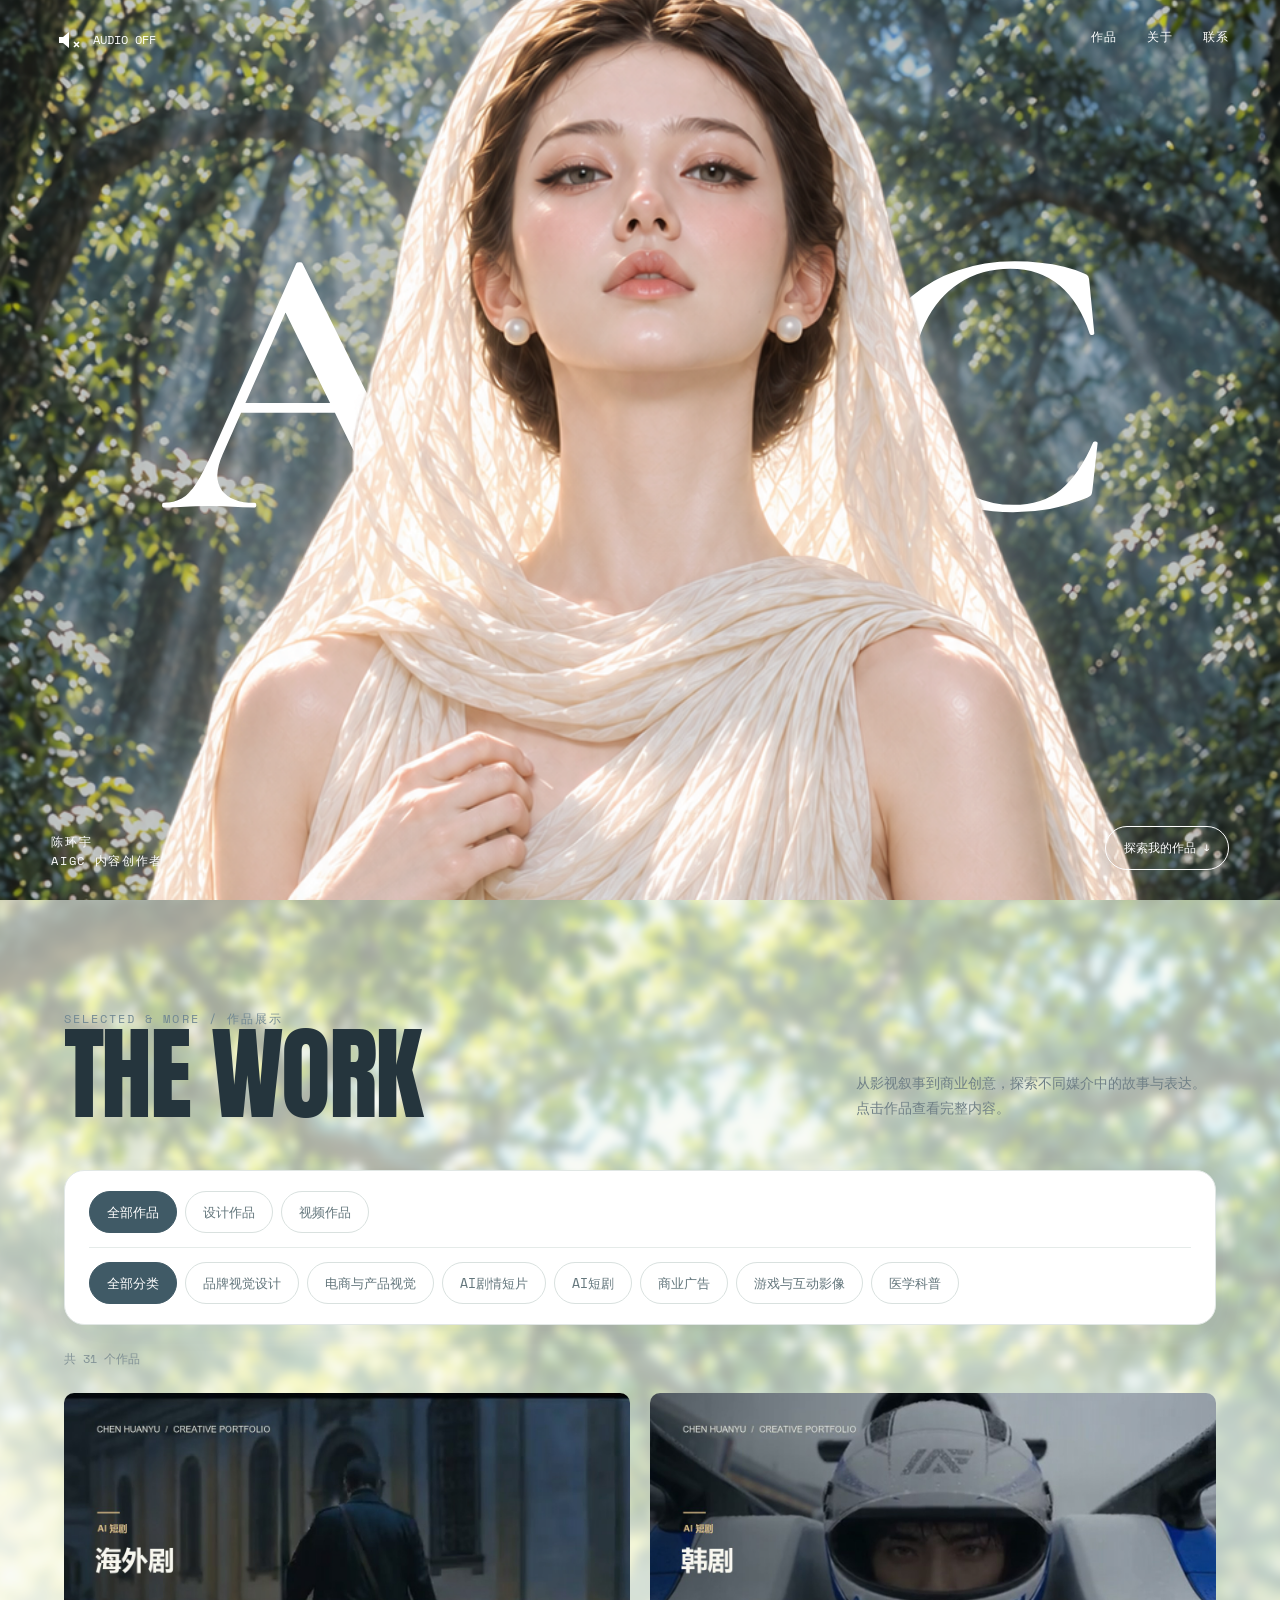
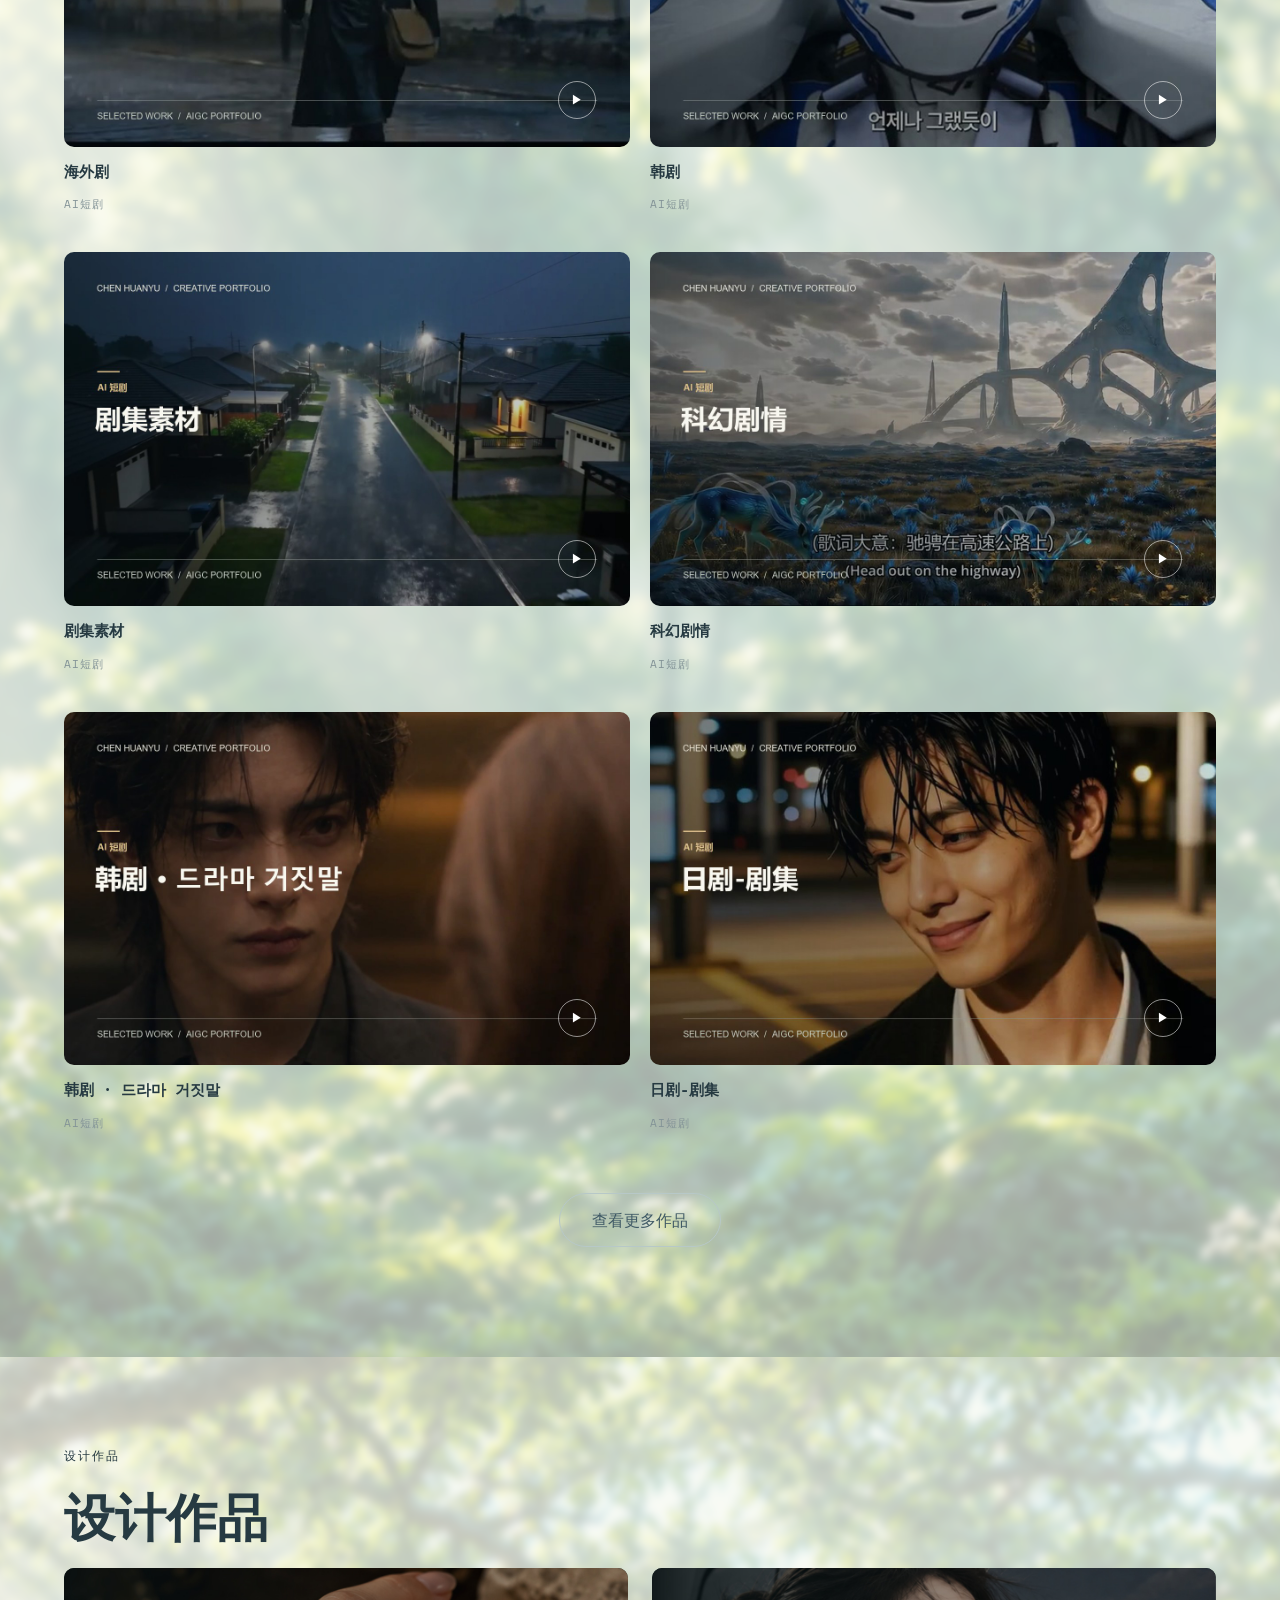
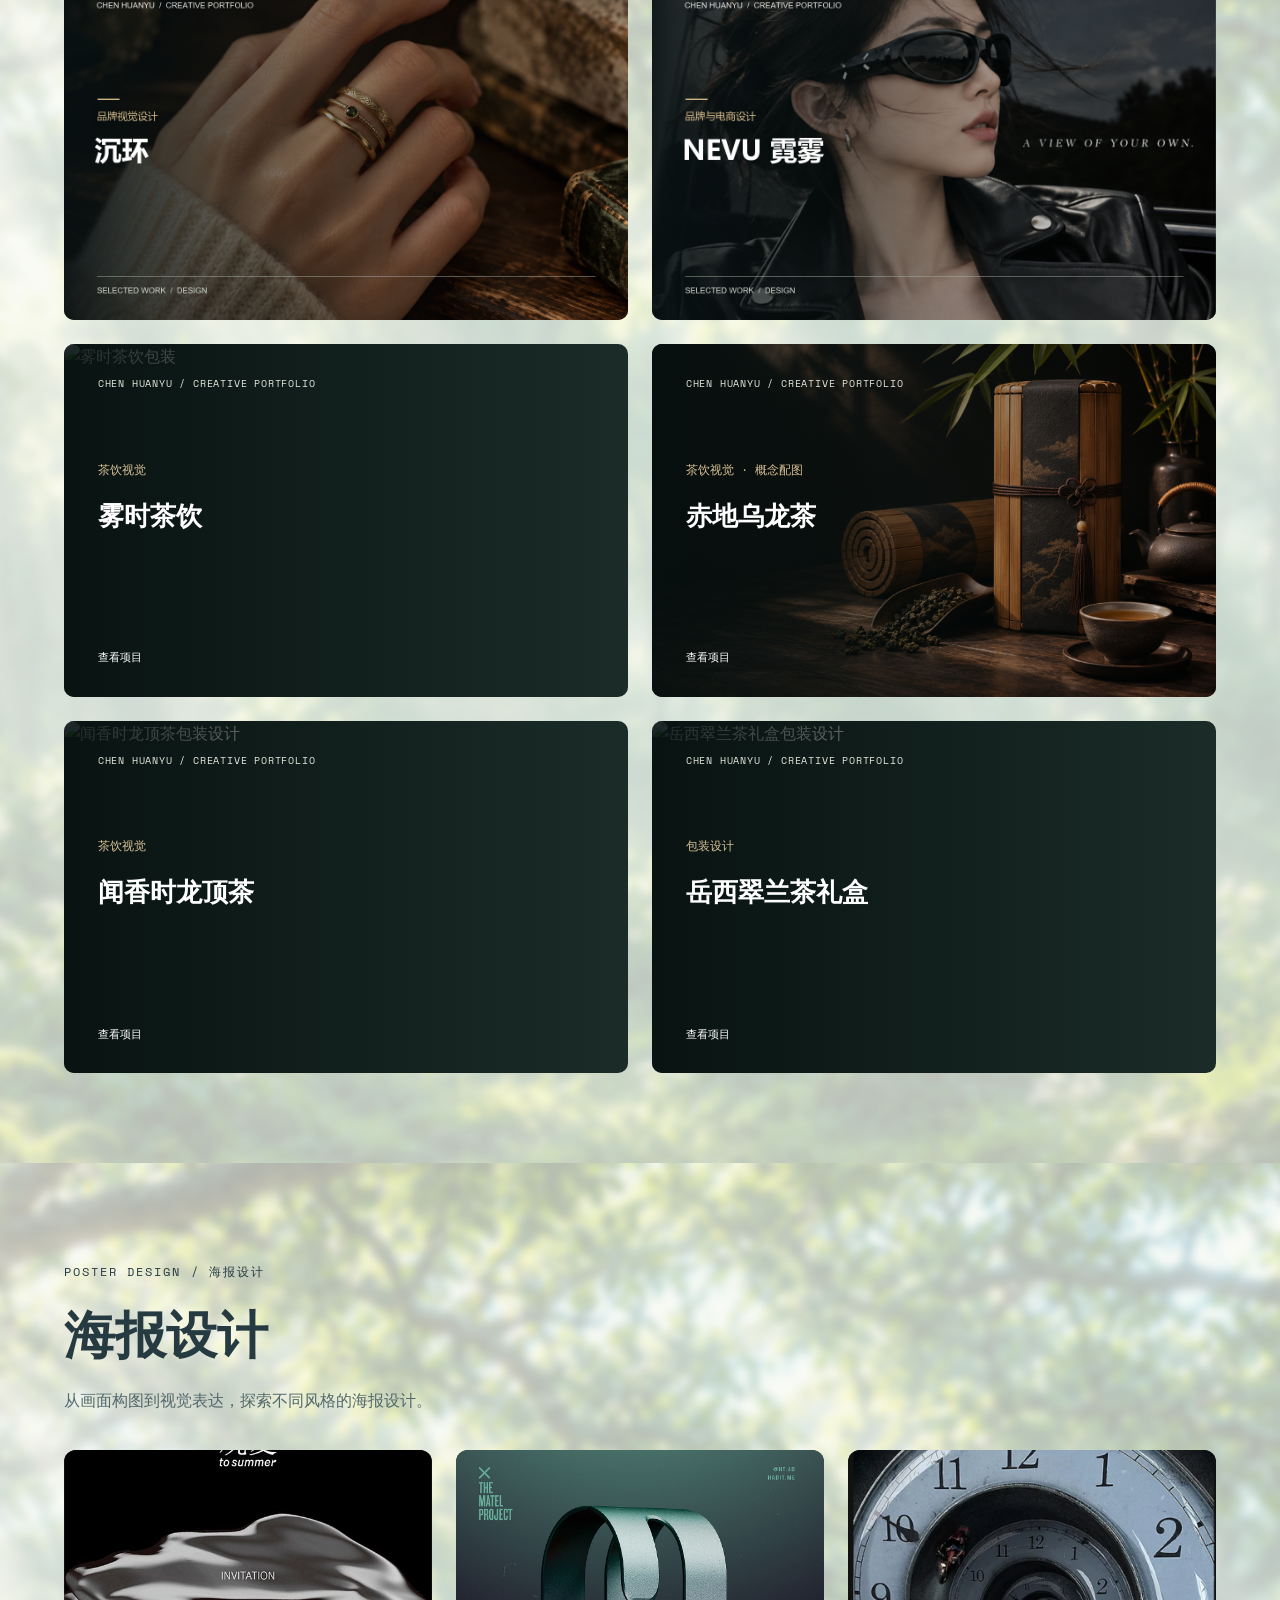
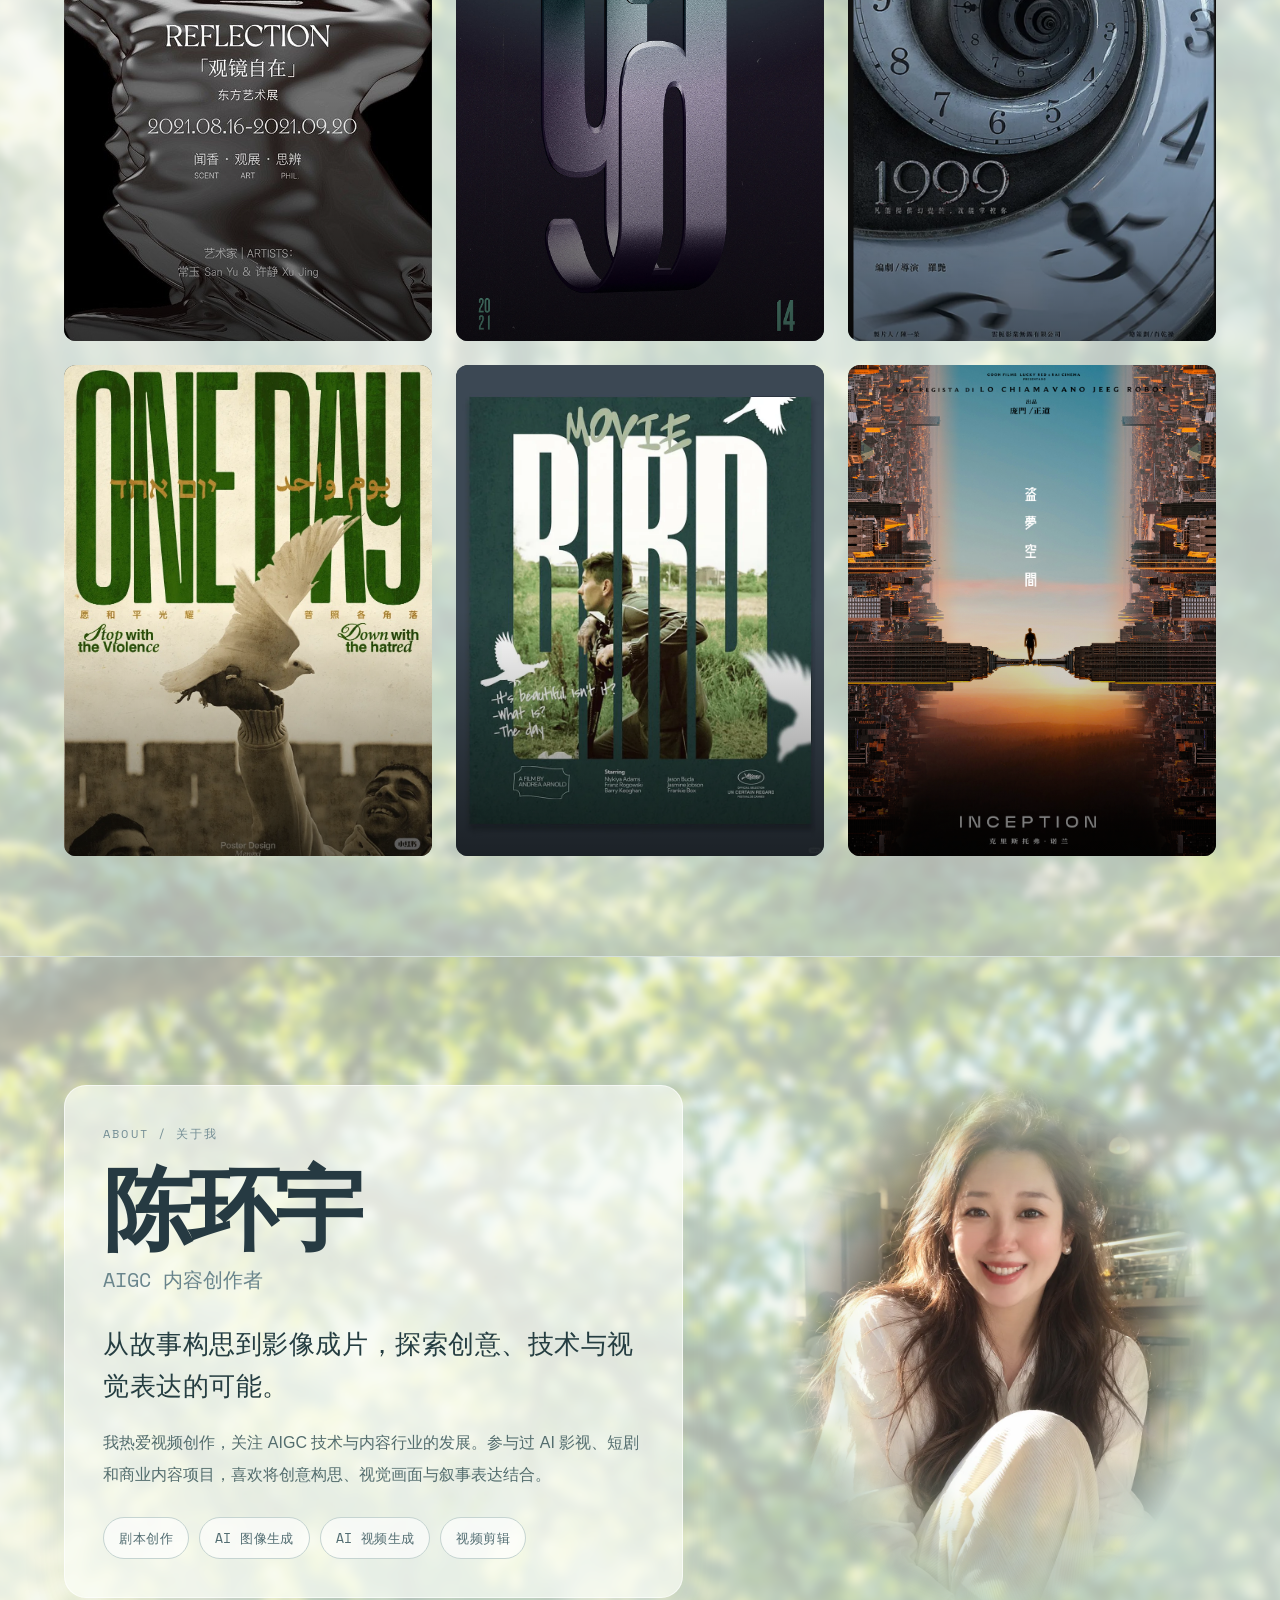
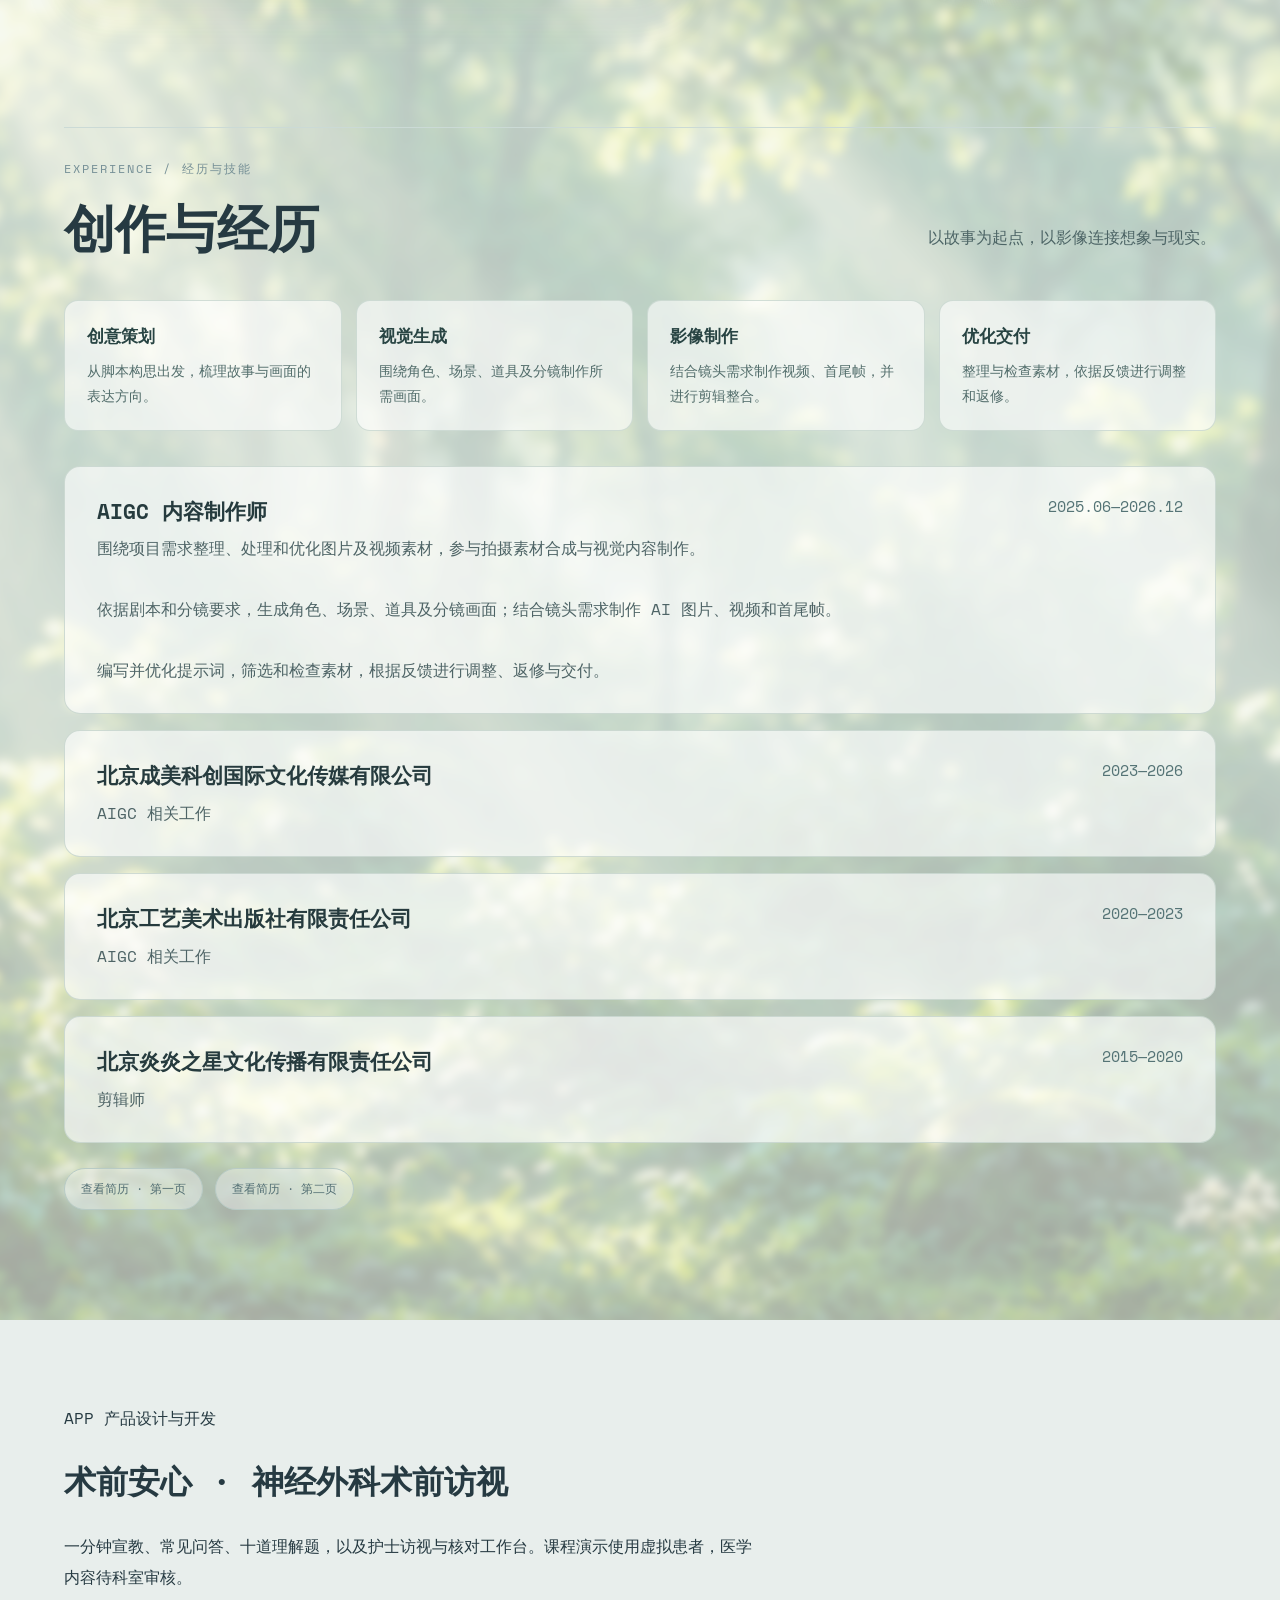
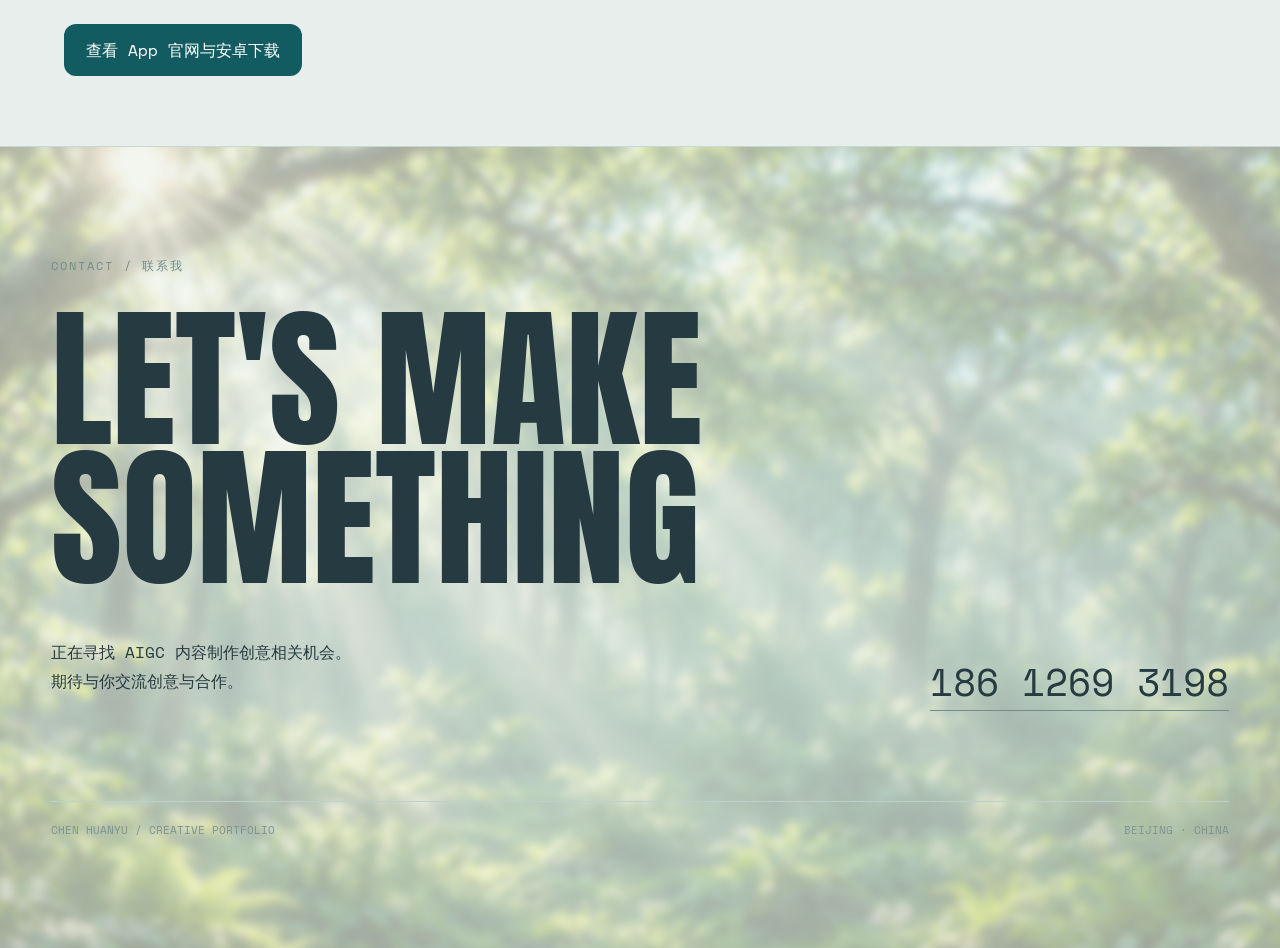
==== commit ac393da3: "Add previsit care demo, Android package and portfolio entry" ====
--- a/index.html
+++ b/index.html
@@ -4,7 +4,7 @@
 .about{background:#30251e}.about:before{background-image:linear-gradient(90deg,rgba(39,30,25,0) 0%,rgba(39,30,25,.05) 32%,rgba(39,30,25,.80) 52%,#30251e 68%),linear-gradient(0deg,#30251e,transparent 20%),url('assets/369e65880515d667.webp');background-position:center,center,left top;background-size:cover,cover,auto 100%}.about .section-top{margin-left:52%;display:block}.about .section-top p{margin-top:22px}.about-body{display:block;width:48%;margin:70px 0 0 52%}.about-body h3{text-shadow:none;margin:0 0 30px}.about-body>div{background:none;padding:0}.about .section-top h2{font-size:clamp(55px,6.4vw,100px)}@media(max-width:700px){.about{padding-top:0}.about:before{background-image:linear-gradient(0deg,#30251e 0%,#30251e 49%,rgba(48,37,30,.05) 73%,transparent 100%),url('assets/369e65880515d667.webp');background-size:cover,100% auto;background-position:center,center top}.about .section-top{margin-left:0;padding-top: min(105vw, 560px);min-height:0}.about-body{width:auto;margin:45px 0 0}.about-body>div{padding:0}.about-body h3{margin-bottom:24px}}/* Portrait has its own column; text never covers the face. */
 @media(min-width:701px){.about:before{background-image:linear-gradient(90deg,transparent 0%,transparent 38%,#30251e 50%,#30251e 100%),url('assets/369e65880515d667.webp');background-size:100% 100%,48% auto;background-position:center,left top;background-repeat:no-repeat}.about .section-top{margin-left:54%}.about-body{width:46%;margin-left:54%}}
 @media(max-width:700px){.about:before{background-image:linear-gradient(0deg,#30251e 0%,#30251e 45%,transparent 65%),url('assets/369e65880515d667.webp');background-size:100% 100%,100% auto;background-position:center,center top;background-repeat:no-repeat}.about .section-top{padding-top:min(115vw,650px)}}@media(min-width:701px){.about:before{-webkit-mask-image:linear-gradient(to bottom,#000 0,#000 max(0px,calc(58.5vw - 170px)),transparent 58.5vw);mask-image:linear-gradient(to bottom,#000 0,#000 max(0px,calc(58.5vw - 170px)),transparent 58.5vw)}}@media(max-width:700px){.about:before{-webkit-mask-image:linear-gradient(to bottom,#000 0,#000 max(0px,calc(122vw - 140px)),transparent 122vw);mask-image:linear-gradient(to bottom,#000 0,#000 max(0px,calc(122vw - 140px)),transparent 122vw)}}.filters-panel{background:#fff;border:1px solid #e0e5e8;border-radius:20px;padding:20px 24px;margin-top:50px}.filters-panel .filters{margin:0;gap:8px;display:flex;flex-wrap:wrap;border:0}.filters-panel .type-filters{border-bottom:1px solid #e4e8ea;padding-bottom:14px;margin-bottom:14px}.filters-panel .filters button{border:1px solid #dbe2e5;border-radius:40px;padding:10px 17px;color:#546a77;background:transparent}.filters-panel .filters button.active,.filters-panel .filters button:hover{background:#172c37;color:white;border-color:#172c37}.work-count{font-size:12px;color:#73848b;margin:25px 0}.grid{grid-template-columns:repeat(3,minmax(0,1fr));gap:38px 20px}.thumb{aspect-ratio:1.6;border-radius:10px;overflow:hidden;background:#152320}.thumb:after{background:linear-gradient(90deg,rgba(5,12,13,.94),rgba(5,12,13,.45) 55%,rgba(5,12,13,.18)),linear-gradient(0deg,rgba(5,12,13,.8),transparent 55%)}.thumb:before{content:'AIGC PORTFOLIO';position:absolute;z-index:2;top:8%;left:6%;color:#e4dbcc;letter-spacing:.18em;font-size:9px}.thumb .cover-text{left:6%;right:8%;bottom:auto;top:38%;gap:10px}.cover-text span{color:#d6b98e;letter-spacing:.14em;font-size:10px}.cover-text strong{font-size:clamp(16px,1.65vw,25px);line-height:1.25}.thumb .play{top:auto;bottom:8%;right:6%;background:transparent;color:white;border:1px solid #ffffff8a}.card h3{font-size:15px;margin-top:13px}.card small{font-size:11px}.thumb img,.thumb video{object-position:center} @media(max-width:900px){.grid{grid-template-columns:repeat(2,minmax(0,1fr))}}@media(max-width:600px){.grid{grid-template-columns:1fr}.filters-panel{padding:16px;margin-top:30px}.filters-panel .filters button{font-size:12px;padding:9px 12px}.cover-text strong{font-size:21px}}.about{isolation:isolate;padding:110px max(5vw,calc((100vw - 1320px)/2));background:#30251e;color:#f9f4ec}.about:before{display:none}.profile-intro{display:grid;grid-template-columns:minmax(0,1fr) minmax(300px,.75fr);gap:8%;align-items:center}.profile-copy{max-width:670px}.profile-copy .label,.detail-heading .label{color:#d6b991}.profile-copy h2{font:600 clamp(58px,7vw,104px)/1.1 'Microsoft YaHei',sans-serif;letter-spacing:-.05em;margin:22px 0 8px}.profile-copy h2 span{color:#d5b48c}.profile-role{font-size:20px;color:#d6b991;margin:0 0 40px}.profile-lead{font-size:clamp(21px,2.2vw,30px);line-height:1.6;margin:0 0 22px}.profile-description{font-size:15px;line-height:2;color:#d9cbc0;max-width:590px}.profile-tags{display:flex;flex-wrap:wrap;gap:8px;margin-top:30px}.profile-tags span{border:1px solid #ffffff4a;border-radius:30px;padding:9px 14px;font-size:12px;color:#eee3d7}.profile-photo{position:relative;max-width:440px;justify-self:end;width:100%;border-radius:8px;overflow:hidden;line-height:0}.profile-photo:after{content:'';position:absolute;inset:0;background:linear-gradient(to bottom,transparent 72%,rgba(48,37,30,.65));pointer-events:none}.profile-photo img{width:100%;aspect-ratio:4/5;object-fit:cover;object-position:center 30%;display:block}.profile-details{border-top:1px solid #ffffff38;margin-top:110px;padding-top:32px}.detail-heading{display:flex;justify-content:space-between;align-items:end;gap:20px}.detail-heading h3{font-size:32px;font-weight:500;margin:12px 0 0}.detail-heading p{color:#c9b8a9;font-size:13px}.detail-grid{display:grid;grid-template-columns:2fr 1fr;gap:55px;margin-top:35px}.experience-row{display:flex;justify-content:space-between;gap:20px;border-bottom:1px solid #ffffff35;padding:23px 0}.experience-row strong,.experience-row span{display:block;line-height:1.6}.experience-row strong{font-size:15px;font-weight:500}.experience-row span{font-size:13px;color:#c8b8a9;margin-top:5px}.experience-row time{font-size:12px;color:#d6b991;white-space:nowrap}.tool-card{background:#ffffff0c;border:1px solid #ffffff20;border-radius:12px;padding:26px}.tool-card p{line-height:1.9;color:#eaded2;font-size:14px}.resume-links{display:flex;flex-direction:column;gap:12px;margin-top:24px}.resume-links a{font-size:12px;text-decoration:underline;text-underline-offset:4px;color:#ead6bb}@media(max-width:700px){.about{padding:75px 5vw}.profile-intro{grid-template-columns:1fr;gap:35px}.profile-copy h2{font-size:58px}.profile-role{margin-bottom:24px}.profile-photo{justify-self:start;max-width:100%}.profile-photo img{aspect-ratio:4/4.2}.profile-details{margin-top:75px}.detail-heading{align-items:start;flex-direction:column}.detail-grid{grid-template-columns:1fr;gap:28px}.experience-row{align-items:start}.experience-row strong{font-size:14px}.tool-card{padding:22px}}.profile-photo{border-radius:0;overflow:visible;-webkit-mask-image:radial-gradient(ellipse 72% 70% at 50% 48%,#000 52%,transparent 100%);mask-image:radial-gradient(ellipse 72% 70% at 50% 48%,#000 52%,transparent 100%)}.profile-photo:after{display:none}body{background:#30251e;color:#f9f4ec}.work{background:#30251e;color:#f9f4ec}.work .section-top p{color:#d0c2b5}.work .label{color:#d6b991}.filters-panel{background:#3b2d25;border-color:#ffffff1c}.filters-panel .type-filters{border-color:#ffffff25}.filters-panel .filters button{border-color:#ffffff35;color:#eadfd3;background:transparent}.filters-panel .filters button.active,.filters-panel .filters button:hover{background:#eee2d4;color:#30251e;border-color:#eee2d4}.work-count,.card small{color:#c5b4a4}.card h3{color:#f9f4ec}.more-button{border-color:#ffffff60;color:#f9f4ec}.more-button:hover{background:#f9f4ec;color:#30251e}.contact{background:#30251e;border-top:1px solid #ffffff30}.contact .label{color:#d6b991}.footer{color:#c9b8a9}.about{border-top:1px solid #ffffff25}.hero-next:hover{background:#f9f4ec;color:#30251e}/* A warm, sunlit palette inspired by the portrait. */
-body{background:#f7f0e5;color:#49372d}.hero,.fox-stage,.loader{background:#a96e45;color:#fffaf3}.hero-next:hover{background:#fff8ed;color:#70492f}.work{background:#f8f2e9;color:#49372d}.work .section-top p{color:#806d60}.work .label,.about .label,.contact .label{color:#a06c40}.filters-panel{background:#fffaf3;border-color:#eadbc8;box-shadow:0 12px 40px #84633d0a}.filters-panel .type-filters{border-color:#eadfd2}.filters-panel .filters button{border-color:#e4d3bf;color:#786454;background:transparent}.filters-panel .filters button.active,.filters-panel .filters button:hover{background:#80583d;color:#fffaf5;border-color:#80583d}.work-count,.card small{color:#8d7867}.card h3{color:#4a382e}.more-button{border-color:#c8b39b;color:#5d4738}.more-button:hover{background:#80583d;color:#fff}.about{background:#f1e6d6;color:#49372d;border-color:#deceba}.profile-copy .label,.detail-heading .label{color:#a16d41}.profile-copy h2 span{color:#c18c55}.profile-role{color:#a16d41}.profile-description{color:#776658}.profile-tags span{border-color:#d0bca6;color:#755b49;background:#fff8ed80}.profile-details{border-color:#d8c6b2}.detail-heading p,.experience-row span{color:#8b7766}.experience-row{border-color:#d8c6b2}.experience-row time{color:#a16d41}.tool-card{background:#fff9f0;border-color:#e4d5c2}.tool-card p{color:#6f5948}.resume-links a{color:#956437}.contact{background:#e8d9c5;color:#49372d;border-color:#d4c1ab}.contact .label{color:#a16d41}.contact .email{border-color:#7e6755}.footer{border-color:#c7b49d;color:#887361}.profile-photo{filter:drop-shadow(0 18px 35px #9c714325)}nav{color:#fffaf3}body{background:#f2f4f3;color:#25353d}.hero,.fox-stage,.loader{background:#637988;color:#fff}.hero-next:hover{background:#fff;color:#526b79}nav{color:#fff}.work{background:#f5f6f4;color:#25353d}.work .section-top p{color:#708087}.work .label,.about .label,.contact .label{color:#728993}.filters-panel{background:#fff;border-color:#e1e7e5;box-shadow:0 12px 40px #2b465008}.filters-panel .type-filters{border-color:#e5ebe9}.filters-panel .filters button{border-color:#d9e1df;color:#63767c;background:transparent}.filters-panel .filters button.active,.filters-panel .filters button:hover{background:#405a66;color:white;border-color:#405a66}.work-count,.card small{color:#839397}.card h3{color:#263a42}.more-button{border-color:#b7c8c8;color:#405a66}.more-button:hover{background:#405a66;color:#fff}.about{background:#e8eeec;color:#263a42;border-color:#d5e0dc}.profile-copy .label,.detail-heading .label{color:#758f96}.profile-copy h2 span{color:#8ca8a6}.profile-role{color:#69858c}.profile-description{color:#667c80}.profile-tags span{border-color:#c5d4d1;color:#526d72;background:#ffffff80}.profile-details{border-color:#cbdad6;margin-top:95px}.detail-heading p,.experience-row span{color:#788c8e}.experience-row{border-color:#ccdbd6}.experience-row time{color:#718e94}.detail-grid{display:block;margin-top:24px}.experience{max-width:100%}.experience-row{padding:22px 0}.tool-card{background:transparent;border:0;padding:0;margin-top:25px}.resume-links{flex-direction:row;flex-wrap:wrap;margin:0;gap:12px}.resume-links a{display:inline-block;border:1px solid #b8cbc6;border-radius:30px;text-decoration:none;padding:11px 16px;color:#526e73;background:#ffffff60}.resume-links a:hover{background:#405a66;color:white}.contact{background:#d9e3df;color:#263a42;border-color:#c7d7d1}.contact .label{color:#718c8b}.contact .email{border-color:#718c8b}.footer{border-color:#bfcfca;color:#7e9290}.profile-photo{filter:none;-webkit-mask-image:radial-gradient(ellipse 65% 66% at 50% 45%,#000 35%,transparent 100%);mask-image:radial-gradient(ellipse 65% 66% at 50% 45%,#000 35%,transparent 100%)}.profile-photo:after{display:none}@media(max-width:700px){.profile-details{margin-top:65px}.tool-card{padding:0}.profile-photo{width:100%}}.work,.about,.contact{position:relative;isolation:isolate;overflow:hidden;background:#eaf0e7}.work:before,.about:before,.contact:before{content:"";display:block;position:absolute;inset:-30px;z-index:-2;background:url('forest-background.png') center/cover no-repeat;filter:blur(18px);mask-image:none;-webkit-mask-image:none}.work:after,.about:after,.contact:after{content:"";position:absolute;inset:0;z-index:-1;background:rgba(247,250,242,.84);pointer-events:none}.about:after{background:rgba(242,247,237,.86)}.contact:after{background:rgba(236,243,232,.86)}.work:before,.about:before,.contact:before{filter:blur(5px)}.work:after{background:rgba(247,250,242,.60)}.about:after{background:rgba(242,247,237,.64)}.contact:after{background:rgba(236,243,232,.64)}.profile-photo{-webkit-mask-image:radial-gradient(ellipse 53% 56% at 50% 44%,#000 25%,rgba(0,0,0,.9) 40%,transparent 100%);mask-image:radial-gradient(ellipse 53% 56% at 50% 44%,#000 25%,rgba(0,0,0,.9) 40%,transparent 100%)}.grid{grid-template-columns:repeat(2,minmax(0,1fr))}@media(max-width:600px){.grid{grid-template-columns:1fr}}.profile-photo{-webkit-mask-image:radial-gradient(ellipse 49% 49% at 50% 50%,#000 37%,rgba(0,0,0,.92) 53%,transparent 100%);mask-image:radial-gradient(ellipse 49% 49% at 50% 50%,#000 37%,rgba(0,0,0,.92) 53%,transparent 100%)}.thumb.finished-cover:before,.thumb.finished-cover:after,.thumb.finished-cover .cover-text{display:none}.thumb.finished-cover img{object-fit:cover}.external-projects{position:relative;isolation:isolate;overflow:hidden;background:#eaf0e7;color:#263a42;padding:90px max(5vw,calc((100vw - 1320px)/2))}.external-projects:before{content:"";position:absolute;inset:-30px;z-index:-2;background:url('forest-background.png') center/cover;filter:blur(5px)}.external-projects:after{content:"";position:absolute;inset:0;z-index:-1;background:rgba(247,250,242,.72)}.external-projects h2{font-size:clamp(32px,4vw,52px);margin:14px 0}.external-projects p{color:#61767b;margin-bottom:35px}.external-grid{display:grid;grid-template-columns:repeat(2,minmax(0,1fr));gap:18px}.external-grid a{min-height:180px;padding:28px;display:flex;flex-direction:column;justify-content:space-between;background:#253b37;color:#f7f5e9;border-radius:10px}.external-grid a:hover{background:#3b5950}.external-grid span,.external-grid small{font-size:12px;color:#cdd9cb}.external-grid strong{font-size:24px;font-weight:500}@media(max-width:600px){.external-grid{grid-template-columns:1fr}.external-projects{padding:65px 5vw}}.design-feature{position:relative;display:block;min-height:220px;overflow:hidden;border:0;border-radius:10px;cursor:pointer;background:#20342f;color:white;text-align:left;padding:0}.design-feature img{width:100%;height:100%;min-height:220px;object-fit:cover;display:block}.design-feature span{position:absolute;left:22px;bottom:20px;font-size:18px;font-weight:600;text-shadow:0 1px 8px #000}.design-feature:after{content:"";position:absolute;inset:50% 0 0;background:linear-gradient(transparent,#0008);pointer-events:none}.design-feature span{z-index:1}.external-grid a{position:relative;overflow:hidden}.external-grid a>img{position:absolute;inset:0 0 0 auto;width:47%;height:100%;object-fit:cover;opacity:.84}.external-grid a>span,.external-grid a>strong,.external-grid a>small{position:relative;z-index:1;max-width:55%}.external-grid a:has(img):after{content:"";position:absolute;inset:0;background:linear-gradient(90deg,#253b37 38%,transparent 100%);pointer-events:none}.external-grid{gap:24px}.external-grid .design-feature,.external-grid a{position:relative;display:block;min-height:0;aspect-ratio:1.6;overflow:hidden;border:0;border-radius:10px;background:#1e302c;color:white;text-align:left;padding:0}.external-grid .design-feature img,.external-grid a>img{position:absolute;inset:0;width:100%;height:100%;object-fit:cover;opacity:1}.external-grid .design-feature span{position:absolute;width:1px;height:1px;overflow:hidden;clip:rect(0 0 0 0)}.external-grid .design-feature:after{display:none}.external-grid a:after,.external-grid a:has(img):after{content:"";position:absolute;inset:0;background:linear-gradient(90deg,rgba(6,16,15,.9),rgba(6,16,15,.48) 55%,rgba(6,16,15,.12));pointer-events:none}.external-grid a>span,.external-grid a>strong,.external-grid a>small{position:absolute;z-index:1;left:6%;max-width:80%;color:#fff}.external-grid a>span{top:33%;font-size:12px;color:#dac196}.external-grid a>strong{top:43%;font-size:clamp(18px,2vw,28px);font-weight:600}.external-grid a>small{bottom:9%;font-size:11px}.external-grid a:before{content:"CHEN HUANYU / CREATIVE PORTFOLIO";position:absolute;z-index:1;top:9%;left:6%;color:#e5e9de;font-size:10px;letter-spacing:.08em}@media(max-width:600px){.external-grid a>strong{font-size:20px}}.profile-copy h2 span{display:none}.design-feature[data-project="海报设计精选"] span{position:absolute;clip:auto;width:auto;height:auto;overflow:visible;left:22px;bottom:20px;z-index:2;font-size:18px}.design-feature[data-project="海报设计精选"] img{object-position:center 30%}.poster-section{position:relative;isolation:isolate;overflow:hidden;padding:100px max(5vw,calc((100vw - 1320px)/2));background:#eaf0e7;color:#263a42}.poster-section:before{content:"";position:absolute;inset:-30px;z-index:-2;background:url('forest-background.png') center/cover;filter:blur(5px)}.poster-section:after{content:"";position:absolute;inset:0;z-index:-1;background:rgba(247,250,242,.68)}.poster-section h2{font-size:clamp(36px,4vw,56px);margin:15px 0}.poster-section p{font-size:16px;line-height:1.8;color:#52686b;margin:0 0 35px}.poster-preview{display:grid;grid-template-columns:repeat(3,minmax(0,1fr));gap:18px;align-items:stretch}.poster-preview>img,.poster-preview>button{width:100%;aspect-ratio:3/4;object-fit:cover;border-radius:10px}.poster-preview .design-feature img{height:100%;object-fit:cover}.poster-preview .design-feature span{clip:auto;width:auto;height:auto;position:absolute;bottom:20px;left:20px;font-size:16px}.profile-details{margin-top:110px}.detail-heading h3{font-size:clamp(36px,4vw,54px);font-weight:600}.detail-heading p{font-size:16px;color:#4c6465}.experience-row{background:rgba(255,255,255,.64);border:1px solid rgba(195,211,203,.8);border-radius:16px;padding:28px 32px;margin-bottom:16px;gap:30px}.experience-row strong{font-size:21px;font-weight:600;color:#263b3e}.experience-row span{font-size:16px;line-height:1.9;color:#4e6466;max-width:850px}.experience-row time{font-size:15px;color:#557476}.detail-grid{margin-top:35px}@media(max-width:700px){.poster-section{padding:70px 5vw}.poster-preview{grid-template-columns:1fr 1fr}.poster-preview>img:last-child{display:none}.experience-row{padding:22px 20px;flex-direction:column;gap:12px}.experience-row strong{font-size:18px}.experience-row span{font-size:15px}.experience-row time{order:-1}}.profile-intro{gap:6%;align-items:center}.profile-copy{background:rgba(250,252,246,.67);border:1px solid rgba(255,255,255,.62);border-radius:22px;padding:clamp(26px,3vw,48px);box-shadow:0 16px 50px rgba(50,70,55,.07)}.profile-copy h2{margin:18px 0 6px}.profile-role{margin:0 0 28px}.profile-lead{font-size:clamp(21px,2vw,28px);line-height:1.65;letter-spacing:.02em;margin-bottom:20px;color:#243d41}.profile-description{font-family:"Microsoft YaHei",sans-serif;color:#536d6e;font-size:16px;line-height:2;max-width:40em}.profile-tags{gap:10px;margin-top:26px}.profile-tags span{font-size:13px;letter-spacing:.03em;padding:10px 15px;background:rgba(255,255,255,.65)}.poster-preview{grid-template-columns:repeat(3,minmax(0,1fr));gap:24px}.poster-preview .design-feature{aspect-ratio:3/4;background:rgba(255,255,255,.35);border-radius:12px;overflow:hidden}.poster-preview .design-feature img{width:100%;height:100%;object-fit:contain;background:rgba(20,32,30,.86);transition:transform .4s}.poster-preview .design-feature:hover img{transform:scale(1.025)}.poster-preview .design-feature span{font-size:13px;padding:8px 12px;background:rgba(15,25,23,.7);border-radius:30px;opacity:0;transition:opacity .2s}.poster-preview .design-feature:hover span,.poster-preview .design-feature:focus-visible span{opacity:1}.process-summary{display:grid;grid-template-columns:repeat(4,minmax(0,1fr));gap:14px;margin:35px 0 25px}.process-summary div{background:rgba(255,255,255,.6);border:1px solid rgba(195,211,203,.75);border-radius:14px;padding:22px}.process-summary strong,.process-summary span{display:block}.process-summary strong{font-size:17px;color:#284443;margin-bottom:10px}.process-summary span{font-size:14px;line-height:1.8;color:#526d6b}@media(max-width:900px){.process-summary{grid-template-columns:repeat(2,minmax(0,1fr))}}@media(max-width:700px){.profile-copy{padding:25px}.poster-preview{grid-template-columns:repeat(2,minmax(0,1fr));gap:12px}.poster-preview .design-feature{min-height:0}.poster-preview .design-feature span{opacity:1;font-size:11px}.process-summary{gap:10px}.process-summary div{padding:17px}.process-summary strong{font-size:16px}}.poster-preview .design-feature img{object-fit:cover}.poster-preview .design-feature{min-height:0}dialog:has(.poster-full){width:100vw;max-width:100vw;height:100vh;max-height:100vh;background:#101716}dialog .poster-full{height:calc(100vh - 70px);width:100%;max-height:none;object-fit:contain}</style><link href="https://fonts.googleapis.com/css2?family=Cormorant+Garamond:wght@500;600&display=swap" rel="stylesheet"></head><body><nav><a href="#top">CHEN HUANYU<br>CREATIVE PORTFOLIO</a><div class="links"><a href="#work">作品</a><a href="#about">关于</a><a href="#contact">联系</a></div></nav><main><header class="hero" id="top"><div id="hero" class="fox-stage"><h1 class="sr-only">陈环宇 · AIGC 创意作品集</h1><canvas id="view" role="img" aria-label="阳光森林中的人物，鼠标划过时画面呈现另一种色彩"></canvas><div class="fox-ui fox-left"><button class="sound" id="sound" type="button" aria-pressed="false"><svg viewBox="0 0 26 22" fill="none" aria-hidden="true"><path d="M2 8h4l6-5v16l-6-5H2z" fill="currentColor"/><g class="mute" stroke="currentColor" stroke-width="1.6"><path d="M17 13l5 5M22 13l-5 5"/></g><g class="wave" stroke="currentColor" stroke-width="1.6"><path d="M16 7.5a5 5 0 0 1 0 7"/><path d="M19 4.5a9 9 0 0 1 0 13"/></g></svg><span id="soundLabel">Audio off</span></button></div><div class="fox-ui fox-bottom">陈环宇<br>AIGC 内容创作者</div><div class="loader" id="loader">Opening</div></div><a class="hero-next" href="#work">探索我的作品 ↓</a></header><section class="work" id="work"><div class="section-top"><div><div class="label">SELECTED &amp; MORE / 作品展示</div><h2>THE WORK</h2></div><p>从影视叙事到商业创意，探索不同媒介中的故事与表达。点击作品查看完整内容。</p></div><div class="filters-panel"><div class="filters type-filters" role="group" aria-label="作品类型"><button class="active" data-type="all">全部作品</button><button data-type="design">设计作品</button><button data-type="video">视频作品</button></div><div class="filters category-filters" role="group" aria-label="作品分类"></div></div><p class="work-count" id="workCount"></p><div class="grid" id="grid"></div><div class="more-wrap"><button id="more" class="more-button" type="button">查看更多作品</button></div></section><section class="external-projects" id="tea-projects"><div class="external-inner"><div class="label">设计作品</div><h2>设计作品</h2><div class="external-grid"><button class="design-feature" data-project="沉环 · 品牌视觉设计" type="button"><img src="project-covers/879b1b5a3da9.jpg" alt=""><span>沉环 · 品牌视觉设计</span></button><button class="design-feature" data-project="NEVU 霓雾 · 品牌与电商设计" type="button"><img src="project-covers/73710dd93c59.jpg" alt=""><span>NEVU 霓雾 · 品牌与电商设计</span></button><a href="https://www.behance.net/gallery/235328289/-LOGO" target="_blank" rel="noopener noreferrer"><img src="https://k.sinaimg.cn/n/sinakd20120/400/w1280h720/20240717/9cd5-692b46c4fddeaeaf66e59dcf5a5cb3e4.jpg/w700d1q75cms.jpg" alt="雾时茶饮包装" loading="lazy"><span>茶饮视觉</span><strong>雾时茶饮</strong><small>查看项目</small></a><a href="https://www.behance.net/gallery/240734943/_" target="_blank" rel="noopener noreferrer"><img src="tea-concept.png" alt="赤地乌龙茶概念配图" loading="lazy"><span>茶饮视觉 · 概念配图</span><strong>赤地乌龙茶</strong><small>查看项目</small></a><a href="https://www.behance.net/gallery/148298533/_" target="_blank" rel="noopener noreferrer"><img src="https://mir-s3-cdn-cf.behance.net/project_modules/1400_webp/00aa1b148298533.62d2f3f0892cf.png" alt="闻香时龙顶茶包装设计" loading="lazy"><span>茶饮视觉</span><strong>闻香时龙顶茶</strong><small>查看项目</small></a><a href="https://www.behance.net/gallery/175755973/-Tea-gift-box-packaging-design" target="_blank" rel="noopener noreferrer"><img src="https://mir-s3-cdn-cf.behance.net/project_modules/max_1200/343264175755973.64b8f812a79d5.jpg" alt="岳西翠兰茶礼盒包装设计" loading="lazy"><span>包装设计</span><strong>岳西翠兰茶礼盒</strong><small>查看项目</small></a></div></div></section><section class="poster-section"><div class="label">POSTER DESIGN / 海报设计</div><h2>海报设计</h2><p>从画面构图到视觉表达，探索不同风格的海报设计。</p><div class="poster-preview"><button class="design-feature" data-project="海报设计精选" type="button"><img src="posters/poster1.jpg" alt="海报作品一"><span>查看海报设计精选</span></button><button class="design-feature" data-project="海报设计精选" type="button"><img src="posters/poster2.jpg" alt="海报作品二"><span>查看海报设计精选</span></button><button class="design-feature" data-project="海报设计精选" type="button"><img src="posters/poster3.jpg" alt="海报作品三"><span>查看海报设计精选</span></button><button class="design-feature" data-project="海报设计精选" type="button"><img src="posters/poster4.png" alt="海报作品四"><span>查看海报设计精选</span></button><button class="design-feature" data-project="海报设计精选" type="button"><img src="posters/poster5.png" alt="海报作品五"><span>查看海报设计精选</span></button><button class="design-feature" data-project="海报设计精选" type="button"><img src="posters/poster6.png" alt="海报作品六"><span>查看海报设计精选</span></button></div></section><section class="about" id="about"><div class="profile-intro"><div class="profile-copy"><div class="label">ABOUT / 关于我</div><h2>陈环宇</h2><p class="profile-role">AIGC 内容创作者</p><p class="profile-lead">从故事构思到影像成片，探索创意、技术与视觉表达的可能。</p><p class="profile-description">我热爱视频创作，关注 AIGC 技术与内容行业的发展。参与过 AI 影视、短剧和商业内容项目，喜欢将创意构思、视觉画面与叙事表达结合。</p><div class="profile-tags"><span>剧本创作</span><span>AI 图像生成</span><span>AI 视频生成</span><span>视频剪辑</span></div></div><div class="profile-photo"><img src="assets/369e65880515d667.webp" alt="陈环宇个人写真" loading="lazy"></div></div><div class="profile-details"><div class="detail-heading"><div><div class="label">EXPERIENCE / 经历与技能</div><h3>创作与经历</h3></div><p>以故事为起点，以影像连接想象与现实。</p></div><div class="process-summary"><div><strong>创意策划</strong><span>从脚本构思出发，梳理故事与画面的表达方向。</span></div><div><strong>视觉生成</strong><span>围绕角色、场景、道具及分镜制作所需画面。</span></div><div><strong>影像制作</strong><span>结合镜头需求制作视频、首尾帧，并进行剪辑整合。</span></div><div><strong>优化交付</strong><span>整理与检查素材，依据反馈进行调整和返修。</span></div></div><div class="detail-grid"><div class="experience"><div class="experience-row"><div><strong>AIGC 内容制作师</strong><span>围绕项目需求整理、处理和优化图片及视频素材，参与拍摄素材合成与视觉内容制作。<br><br>依据剧本和分镜要求，生成角色、场景、道具及分镜画面；结合镜头需求制作 AI 图片、视频和首尾帧。<br><br>编写并优化提示词，筛选和检查素材，根据反馈进行调整、返修与交付。</span></div><time>2025.06—2026.12</time></div><div class="experience-row"><div><strong>北京成美科创国际文化传媒有限公司</strong><span>AIGC 相关工作</span></div><time>2023—2026</time></div><div class="experience-row"><div><strong>北京工艺美术出版社有限责任公司</strong><span>AIGC 相关工作</span></div><time>2020—2023</time></div><div class="experience-row"><div><strong>北京炎炎之星文化传播有限责任公司</strong><span>剪辑师</span></div><time>2015—2020</time></div></div><aside class="tool-card"><div class="resume-links"><a href="assets/d0cd027a8c58f975.webp" target="_blank">查看简历 · 第一页</a><a href="assets/00a33c70d6a53a76.webp" target="_blank">查看简历 · 第二页</a></div></aside></div></div></section><section class="contact" id="contact"><div class="label">CONTACT / 联系我</div><h2>LET'S MAKE<br>SOMETHING</h2><div class="contact-row"><p>正在寻找 AIGC 内容制作创意相关机会。<br>期待与你交流创意与合作。</p><a class="email" href="tel:18612693198">186 1269 3198</a></div><div class="footer"><span>CHEN HUANYU / CREATIVE PORTFOLIO</span><span>BEIJING · CHINA</span></div></section></main><dialog id="modal"><div class="modal-head"><h3 id="modalTitle"></h3><button class="close" aria-label="关闭">×</button></div><div id="media"></div></dialog><script>(()=>{"use strict";const works=[
+body{background:#f7f0e5;color:#49372d}.hero,.fox-stage,.loader{background:#a96e45;color:#fffaf3}.hero-next:hover{background:#fff8ed;color:#70492f}.work{background:#f8f2e9;color:#49372d}.work .section-top p{color:#806d60}.work .label,.about .label,.contact .label{color:#a06c40}.filters-panel{background:#fffaf3;border-color:#eadbc8;box-shadow:0 12px 40px #84633d0a}.filters-panel .type-filters{border-color:#eadfd2}.filters-panel .filters button{border-color:#e4d3bf;color:#786454;background:transparent}.filters-panel .filters button.active,.filters-panel .filters button:hover{background:#80583d;color:#fffaf5;border-color:#80583d}.work-count,.card small{color:#8d7867}.card h3{color:#4a382e}.more-button{border-color:#c8b39b;color:#5d4738}.more-button:hover{background:#80583d;color:#fff}.about{background:#f1e6d6;color:#49372d;border-color:#deceba}.profile-copy .label,.detail-heading .label{color:#a16d41}.profile-copy h2 span{color:#c18c55}.profile-role{color:#a16d41}.profile-description{color:#776658}.profile-tags span{border-color:#d0bca6;color:#755b49;background:#fff8ed80}.profile-details{border-color:#d8c6b2}.detail-heading p,.experience-row span{color:#8b7766}.experience-row{border-color:#d8c6b2}.experience-row time{color:#a16d41}.tool-card{background:#fff9f0;border-color:#e4d5c2}.tool-card p{color:#6f5948}.resume-links a{color:#956437}.contact{background:#e8d9c5;color:#49372d;border-color:#d4c1ab}.contact .label{color:#a16d41}.contact .email{border-color:#7e6755}.footer{border-color:#c7b49d;color:#887361}.profile-photo{filter:drop-shadow(0 18px 35px #9c714325)}nav{color:#fffaf3}body{background:#f2f4f3;color:#25353d}.hero,.fox-stage,.loader{background:#637988;color:#fff}.hero-next:hover{background:#fff;color:#526b79}nav{color:#fff}.work{background:#f5f6f4;color:#25353d}.work .section-top p{color:#708087}.work .label,.about .label,.contact .label{color:#728993}.filters-panel{background:#fff;border-color:#e1e7e5;box-shadow:0 12px 40px #2b465008}.filters-panel .type-filters{border-color:#e5ebe9}.filters-panel .filters button{border-color:#d9e1df;color:#63767c;background:transparent}.filters-panel .filters button.active,.filters-panel .filters button:hover{background:#405a66;color:white;border-color:#405a66}.work-count,.card small{color:#839397}.card h3{color:#263a42}.more-button{border-color:#b7c8c8;color:#405a66}.more-button:hover{background:#405a66;color:#fff}.about{background:#e8eeec;color:#263a42;border-color:#d5e0dc}.profile-copy .label,.detail-heading .label{color:#758f96}.profile-copy h2 span{color:#8ca8a6}.profile-role{color:#69858c}.profile-description{color:#667c80}.profile-tags span{border-color:#c5d4d1;color:#526d72;background:#ffffff80}.profile-details{border-color:#cbdad6;margin-top:95px}.detail-heading p,.experience-row span{color:#788c8e}.experience-row{border-color:#ccdbd6}.experience-row time{color:#718e94}.detail-grid{display:block;margin-top:24px}.experience{max-width:100%}.experience-row{padding:22px 0}.tool-card{background:transparent;border:0;padding:0;margin-top:25px}.resume-links{flex-direction:row;flex-wrap:wrap;margin:0;gap:12px}.resume-links a{display:inline-block;border:1px solid #b8cbc6;border-radius:30px;text-decoration:none;padding:11px 16px;color:#526e73;background:#ffffff60}.resume-links a:hover{background:#405a66;color:white}.contact{background:#d9e3df;color:#263a42;border-color:#c7d7d1}.contact .label{color:#718c8b}.contact .email{border-color:#718c8b}.footer{border-color:#bfcfca;color:#7e9290}.profile-photo{filter:none;-webkit-mask-image:radial-gradient(ellipse 65% 66% at 50% 45%,#000 35%,transparent 100%);mask-image:radial-gradient(ellipse 65% 66% at 50% 45%,#000 35%,transparent 100%)}.profile-photo:after{display:none}@media(max-width:700px){.profile-details{margin-top:65px}.tool-card{padding:0}.profile-photo{width:100%}}.work,.about,.contact{position:relative;isolation:isolate;overflow:hidden;background:#eaf0e7}.work:before,.about:before,.contact:before{content:"";display:block;position:absolute;inset:-30px;z-index:-2;background:url('forest-background.png') center/cover no-repeat;filter:blur(18px);mask-image:none;-webkit-mask-image:none}.work:after,.about:after,.contact:after{content:"";position:absolute;inset:0;z-index:-1;background:rgba(247,250,242,.84);pointer-events:none}.about:after{background:rgba(242,247,237,.86)}.contact:after{background:rgba(236,243,232,.86)}.work:before,.about:before,.contact:before{filter:blur(5px)}.work:after{background:rgba(247,250,242,.60)}.about:after{background:rgba(242,247,237,.64)}.contact:after{background:rgba(236,243,232,.64)}.profile-photo{-webkit-mask-image:radial-gradient(ellipse 53% 56% at 50% 44%,#000 25%,rgba(0,0,0,.9) 40%,transparent 100%);mask-image:radial-gradient(ellipse 53% 56% at 50% 44%,#000 25%,rgba(0,0,0,.9) 40%,transparent 100%)}.grid{grid-template-columns:repeat(2,minmax(0,1fr))}@media(max-width:600px){.grid{grid-template-columns:1fr}}.profile-photo{-webkit-mask-image:radial-gradient(ellipse 49% 49% at 50% 50%,#000 37%,rgba(0,0,0,.92) 53%,transparent 100%);mask-image:radial-gradient(ellipse 49% 49% at 50% 50%,#000 37%,rgba(0,0,0,.92) 53%,transparent 100%)}.thumb.finished-cover:before,.thumb.finished-cover:after,.thumb.finished-cover .cover-text{display:none}.thumb.finished-cover img{object-fit:cover}.external-projects{position:relative;isolation:isolate;overflow:hidden;background:#eaf0e7;color:#263a42;padding:90px max(5vw,calc((100vw - 1320px)/2))}.external-projects:before{content:"";position:absolute;inset:-30px;z-index:-2;background:url('forest-background.png') center/cover;filter:blur(5px)}.external-projects:after{content:"";position:absolute;inset:0;z-index:-1;background:rgba(247,250,242,.72)}.external-projects h2{font-size:clamp(32px,4vw,52px);margin:14px 0}.external-projects p{color:#61767b;margin-bottom:35px}.external-grid{display:grid;grid-template-columns:repeat(2,minmax(0,1fr));gap:18px}.external-grid a{min-height:180px;padding:28px;display:flex;flex-direction:column;justify-content:space-between;background:#253b37;color:#f7f5e9;border-radius:10px}.external-grid a:hover{background:#3b5950}.external-grid span,.external-grid small{font-size:12px;color:#cdd9cb}.external-grid strong{font-size:24px;font-weight:500}@media(max-width:600px){.external-grid{grid-template-columns:1fr}.external-projects{padding:65px 5vw}}.design-feature{position:relative;display:block;min-height:220px;overflow:hidden;border:0;border-radius:10px;cursor:pointer;background:#20342f;color:white;text-align:left;padding:0}.design-feature img{width:100%;height:100%;min-height:220px;object-fit:cover;display:block}.design-feature span{position:absolute;left:22px;bottom:20px;font-size:18px;font-weight:600;text-shadow:0 1px 8px #000}.design-feature:after{content:"";position:absolute;inset:50% 0 0;background:linear-gradient(transparent,#0008);pointer-events:none}.design-feature span{z-index:1}.external-grid a{position:relative;overflow:hidden}.external-grid a>img{position:absolute;inset:0 0 0 auto;width:47%;height:100%;object-fit:cover;opacity:.84}.external-grid a>span,.external-grid a>strong,.external-grid a>small{position:relative;z-index:1;max-width:55%}.external-grid a:has(img):after{content:"";position:absolute;inset:0;background:linear-gradient(90deg,#253b37 38%,transparent 100%);pointer-events:none}.external-grid{gap:24px}.external-grid .design-feature,.external-grid a{position:relative;display:block;min-height:0;aspect-ratio:1.6;overflow:hidden;border:0;border-radius:10px;background:#1e302c;color:white;text-align:left;padding:0}.external-grid .design-feature img,.external-grid a>img{position:absolute;inset:0;width:100%;height:100%;object-fit:cover;opacity:1}.external-grid .design-feature span{position:absolute;width:1px;height:1px;overflow:hidden;clip:rect(0 0 0 0)}.external-grid .design-feature:after{display:none}.external-grid a:after,.external-grid a:has(img):after{content:"";position:absolute;inset:0;background:linear-gradient(90deg,rgba(6,16,15,.9),rgba(6,16,15,.48) 55%,rgba(6,16,15,.12));pointer-events:none}.external-grid a>span,.external-grid a>strong,.external-grid a>small{position:absolute;z-index:1;left:6%;max-width:80%;color:#fff}.external-grid a>span{top:33%;font-size:12px;color:#dac196}.external-grid a>strong{top:43%;font-size:clamp(18px,2vw,28px);font-weight:600}.external-grid a>small{bottom:9%;font-size:11px}.external-grid a:before{content:"CHEN HUANYU / CREATIVE PORTFOLIO";position:absolute;z-index:1;top:9%;left:6%;color:#e5e9de;font-size:10px;letter-spacing:.08em}@media(max-width:600px){.external-grid a>strong{font-size:20px}}.profile-copy h2 span{display:none}.design-feature[data-project="海报设计精选"] span{position:absolute;clip:auto;width:auto;height:auto;overflow:visible;left:22px;bottom:20px;z-index:2;font-size:18px}.design-feature[data-project="海报设计精选"] img{object-position:center 30%}.poster-section{position:relative;isolation:isolate;overflow:hidden;padding:100px max(5vw,calc((100vw - 1320px)/2));background:#eaf0e7;color:#263a42}.poster-section:before{content:"";position:absolute;inset:-30px;z-index:-2;background:url('forest-background.png') center/cover;filter:blur(5px)}.poster-section:after{content:"";position:absolute;inset:0;z-index:-1;background:rgba(247,250,242,.68)}.poster-section h2{font-size:clamp(36px,4vw,56px);margin:15px 0}.poster-section p{font-size:16px;line-height:1.8;color:#52686b;margin:0 0 35px}.poster-preview{display:grid;grid-template-columns:repeat(3,minmax(0,1fr));gap:18px;align-items:stretch}.poster-preview>img,.poster-preview>button{width:100%;aspect-ratio:3/4;object-fit:cover;border-radius:10px}.poster-preview .design-feature img{height:100%;object-fit:cover}.poster-preview .design-feature span{clip:auto;width:auto;height:auto;position:absolute;bottom:20px;left:20px;font-size:16px}.profile-details{margin-top:110px}.detail-heading h3{font-size:clamp(36px,4vw,54px);font-weight:600}.detail-heading p{font-size:16px;color:#4c6465}.experience-row{background:rgba(255,255,255,.64);border:1px solid rgba(195,211,203,.8);border-radius:16px;padding:28px 32px;margin-bottom:16px;gap:30px}.experience-row strong{font-size:21px;font-weight:600;color:#263b3e}.experience-row span{font-size:16px;line-height:1.9;color:#4e6466;max-width:850px}.experience-row time{font-size:15px;color:#557476}.detail-grid{margin-top:35px}@media(max-width:700px){.poster-section{padding:70px 5vw}.poster-preview{grid-template-columns:1fr 1fr}.poster-preview>img:last-child{display:none}.experience-row{padding:22px 20px;flex-direction:column;gap:12px}.experience-row strong{font-size:18px}.experience-row span{font-size:15px}.experience-row time{order:-1}}.profile-intro{gap:6%;align-items:center}.profile-copy{background:rgba(250,252,246,.67);border:1px solid rgba(255,255,255,.62);border-radius:22px;padding:clamp(26px,3vw,48px);box-shadow:0 16px 50px rgba(50,70,55,.07)}.profile-copy h2{margin:18px 0 6px}.profile-role{margin:0 0 28px}.profile-lead{font-size:clamp(21px,2vw,28px);line-height:1.65;letter-spacing:.02em;margin-bottom:20px;color:#243d41}.profile-description{font-family:"Microsoft YaHei",sans-serif;color:#536d6e;font-size:16px;line-height:2;max-width:40em}.profile-tags{gap:10px;margin-top:26px}.profile-tags span{font-size:13px;letter-spacing:.03em;padding:10px 15px;background:rgba(255,255,255,.65)}.poster-preview{grid-template-columns:repeat(3,minmax(0,1fr));gap:24px}.poster-preview .design-feature{aspect-ratio:3/4;background:rgba(255,255,255,.35);border-radius:12px;overflow:hidden}.poster-preview .design-feature img{width:100%;height:100%;object-fit:contain;background:rgba(20,32,30,.86);transition:transform .4s}.poster-preview .design-feature:hover img{transform:scale(1.025)}.poster-preview .design-feature span{font-size:13px;padding:8px 12px;background:rgba(15,25,23,.7);border-radius:30px;opacity:0;transition:opacity .2s}.poster-preview .design-feature:hover span,.poster-preview .design-feature:focus-visible span{opacity:1}.process-summary{display:grid;grid-template-columns:repeat(4,minmax(0,1fr));gap:14px;margin:35px 0 25px}.process-summary div{background:rgba(255,255,255,.6);border:1px solid rgba(195,211,203,.75);border-radius:14px;padding:22px}.process-summary strong,.process-summary span{display:block}.process-summary strong{font-size:17px;color:#284443;margin-bottom:10px}.process-summary span{font-size:14px;line-height:1.8;color:#526d6b}@media(max-width:900px){.process-summary{grid-template-columns:repeat(2,minmax(0,1fr))}}@media(max-width:700px){.profile-copy{padding:25px}.poster-preview{grid-template-columns:repeat(2,minmax(0,1fr));gap:12px}.poster-preview .design-feature{min-height:0}.poster-preview .design-feature span{opacity:1;font-size:11px}.process-summary{gap:10px}.process-summary div{padding:17px}.process-summary strong{font-size:16px}}.poster-preview .design-feature img{object-fit:cover}.poster-preview .design-feature{min-height:0}dialog:has(.poster-full){width:100vw;max-width:100vw;height:100vh;max-height:100vh;background:#101716}dialog .poster-full{height:calc(100vh - 70px);width:100%;max-height:none;object-fit:contain}</style><link href="https://fonts.googleapis.com/css2?family=Cormorant+Garamond:wght@500;600&display=swap" rel="stylesheet"></head><body><nav><a href="#top">CHEN HUANYU<br>CREATIVE PORTFOLIO</a><div class="links"><a href="#work">作品</a><a href="#about">关于</a><a href="#contact">联系</a></div></nav><main><header class="hero" id="top"><div id="hero" class="fox-stage"><h1 class="sr-only">陈环宇 · AIGC 创意作品集</h1><canvas id="view" role="img" aria-label="阳光森林中的人物，鼠标划过时画面呈现另一种色彩"></canvas><div class="fox-ui fox-left"><button class="sound" id="sound" type="button" aria-pressed="false"><svg viewBox="0 0 26 22" fill="none" aria-hidden="true"><path d="M2 8h4l6-5v16l-6-5H2z" fill="currentColor"/><g class="mute" stroke="currentColor" stroke-width="1.6"><path d="M17 13l5 5M22 13l-5 5"/></g><g class="wave" stroke="currentColor" stroke-width="1.6"><path d="M16 7.5a5 5 0 0 1 0 7"/><path d="M19 4.5a9 9 0 0 1 0 13"/></g></svg><span id="soundLabel">Audio off</span></button></div><div class="fox-ui fox-bottom">陈环宇<br>AIGC 内容创作者</div><div class="loader" id="loader">Opening</div></div><a class="hero-next" href="#work">探索我的作品 ↓</a></header><section class="work" id="work"><div class="section-top"><div><div class="label">SELECTED &amp; MORE / 作品展示</div><h2>THE WORK</h2></div><p>从影视叙事到商业创意，探索不同媒介中的故事与表达。点击作品查看完整内容。</p></div><div class="filters-panel"><div class="filters type-filters" role="group" aria-label="作品类型"><button class="active" data-type="all">全部作品</button><button data-type="design">设计作品</button><button data-type="video">视频作品</button></div><div class="filters category-filters" role="group" aria-label="作品分类"></div></div><p class="work-count" id="workCount"></p><div class="grid" id="grid"></div><div class="more-wrap"><button id="more" class="more-button" type="button">查看更多作品</button></div></section><section class="external-projects" id="tea-projects"><div class="external-inner"><div class="label">设计作品</div><h2>设计作品</h2><div class="external-grid"><button class="design-feature" data-project="沉环 · 品牌视觉设计" type="button"><img src="project-covers/879b1b5a3da9.jpg" alt=""><span>沉环 · 品牌视觉设计</span></button><button class="design-feature" data-project="NEVU 霓雾 · 品牌与电商设计" type="button"><img src="project-covers/73710dd93c59.jpg" alt=""><span>NEVU 霓雾 · 品牌与电商设计</span></button><a href="https://www.behance.net/gallery/235328289/-LOGO" target="_blank" rel="noopener noreferrer"><img src="https://k.sinaimg.cn/n/sinakd20120/400/w1280h720/20240717/9cd5-692b46c4fddeaeaf66e59dcf5a5cb3e4.jpg/w700d1q75cms.jpg" alt="雾时茶饮包装" loading="lazy"><span>茶饮视觉</span><strong>雾时茶饮</strong><small>查看项目</small></a><a href="https://www.behance.net/gallery/240734943/_" target="_blank" rel="noopener noreferrer"><img src="tea-concept.png" alt="赤地乌龙茶概念配图" loading="lazy"><span>茶饮视觉 · 概念配图</span><strong>赤地乌龙茶</strong><small>查看项目</small></a><a href="https://www.behance.net/gallery/148298533/_" target="_blank" rel="noopener noreferrer"><img src="https://mir-s3-cdn-cf.behance.net/project_modules/1400_webp/00aa1b148298533.62d2f3f0892cf.png" alt="闻香时龙顶茶包装设计" loading="lazy"><span>茶饮视觉</span><strong>闻香时龙顶茶</strong><small>查看项目</small></a><a href="https://www.behance.net/gallery/175755973/-Tea-gift-box-packaging-design" target="_blank" rel="noopener noreferrer"><img src="https://mir-s3-cdn-cf.behance.net/project_modules/max_1200/343264175755973.64b8f812a79d5.jpg" alt="岳西翠兰茶礼盒包装设计" loading="lazy"><span>包装设计</span><strong>岳西翠兰茶礼盒</strong><small>查看项目</small></a></div></div></section><section class="poster-section"><div class="label">POSTER DESIGN / 海报设计</div><h2>海报设计</h2><p>从画面构图到视觉表达，探索不同风格的海报设计。</p><div class="poster-preview"><button class="design-feature" data-project="海报设计精选" type="button"><img src="posters/poster1.jpg" alt="海报作品一"><span>查看海报设计精选</span></button><button class="design-feature" data-project="海报设计精选" type="button"><img src="posters/poster2.jpg" alt="海报作品二"><span>查看海报设计精选</span></button><button class="design-feature" data-project="海报设计精选" type="button"><img src="posters/poster3.jpg" alt="海报作品三"><span>查看海报设计精选</span></button><button class="design-feature" data-project="海报设计精选" type="button"><img src="posters/poster4.png" alt="海报作品四"><span>查看海报设计精选</span></button><button class="design-feature" data-project="海报设计精选" type="button"><img src="posters/poster5.png" alt="海报作品五"><span>查看海报设计精选</span></button><button class="design-feature" data-project="海报设计精选" type="button"><img src="posters/poster6.png" alt="海报作品六"><span>查看海报设计精选</span></button></div></section><section class="about" id="about"><div class="profile-intro"><div class="profile-copy"><div class="label">ABOUT / 关于我</div><h2>陈环宇</h2><p class="profile-role">AIGC 内容创作者</p><p class="profile-lead">从故事构思到影像成片，探索创意、技术与视觉表达的可能。</p><p class="profile-description">我热爱视频创作，关注 AIGC 技术与内容行业的发展。参与过 AI 影视、短剧和商业内容项目，喜欢将创意构思、视觉画面与叙事表达结合。</p><div class="profile-tags"><span>剧本创作</span><span>AI 图像生成</span><span>AI 视频生成</span><span>视频剪辑</span></div></div><div class="profile-photo"><img src="assets/369e65880515d667.webp" alt="陈环宇个人写真" loading="lazy"></div></div><div class="profile-details"><div class="detail-heading"><div><div class="label">EXPERIENCE / 经历与技能</div><h3>创作与经历</h3></div><p>以故事为起点，以影像连接想象与现实。</p></div><div class="process-summary"><div><strong>创意策划</strong><span>从脚本构思出发，梳理故事与画面的表达方向。</span></div><div><strong>视觉生成</strong><span>围绕角色、场景、道具及分镜制作所需画面。</span></div><div><strong>影像制作</strong><span>结合镜头需求制作视频、首尾帧，并进行剪辑整合。</span></div><div><strong>优化交付</strong><span>整理与检查素材，依据反馈进行调整和返修。</span></div></div><div class="detail-grid"><div class="experience"><div class="experience-row"><div><strong>AIGC 内容制作师</strong><span>围绕项目需求整理、处理和优化图片及视频素材，参与拍摄素材合成与视觉内容制作。<br><br>依据剧本和分镜要求，生成角色、场景、道具及分镜画面；结合镜头需求制作 AI 图片、视频和首尾帧。<br><br>编写并优化提示词，筛选和检查素材，根据反馈进行调整、返修与交付。</span></div><time>2025.06—2026.12</time></div><div class="experience-row"><div><strong>北京成美科创国际文化传媒有限公司</strong><span>AIGC 相关工作</span></div><time>2023—2026</time></div><div class="experience-row"><div><strong>北京工艺美术出版社有限责任公司</strong><span>AIGC 相关工作</span></div><time>2020—2023</time></div><div class="experience-row"><div><strong>北京炎炎之星文化传播有限责任公司</strong><span>剪辑师</span></div><time>2015—2020</time></div></div><aside class="tool-card"><div class="resume-links"><a href="assets/d0cd027a8c58f975.webp" target="_blank">查看简历 · 第一页</a><a href="assets/00a33c70d6a53a76.webp" target="_blank">查看简历 · 第二页</a></div></aside></div></div></section><section id="previsit-app" style="background:#e8eeec;color:#263a42;padding:70px 5vw"><p>APP 产品设计与开发</p><h2 style="font-size:32px">术前安心 · 神经外科术前访视</h2><p style="max-width:700px;line-height:1.9">一分钟宣教、常见问答、十道理解题，以及护士访视与核对工作台。课程演示使用虚拟患者，医学内容待科室审核。</p><a href="previsit-care/" style="display:inline-block;padding:14px 22px;background:#125c61;color:white;border-radius:12px;margin-top:16px">查看 App 官网与安卓下载</a></section><section class="contact" id="contact"><div class="label">CONTACT / 联系我</div><h2>LET'S MAKE<br>SOMETHING</h2><div class="contact-row"><p>正在寻找 AIGC 内容制作创意相关机会。<br>期待与你交流创意与合作。</p><a class="email" href="tel:18612693198">186 1269 3198</a></div><div class="footer"><span>CHEN HUANYU / CREATIVE PORTFOLIO</span><span>BEIJING · CHINA</span></div></section></main><dialog id="modal"><div class="modal-head"><h3 id="modalTitle"></h3><button class="close" aria-label="关闭">×</button></div><div id="media"></div></dialog><script>(()=>{"use strict";const works=[
   {
     "title": "ChatGPT Image 2026年11月17日 18 58 28",
     "category": "visual",
